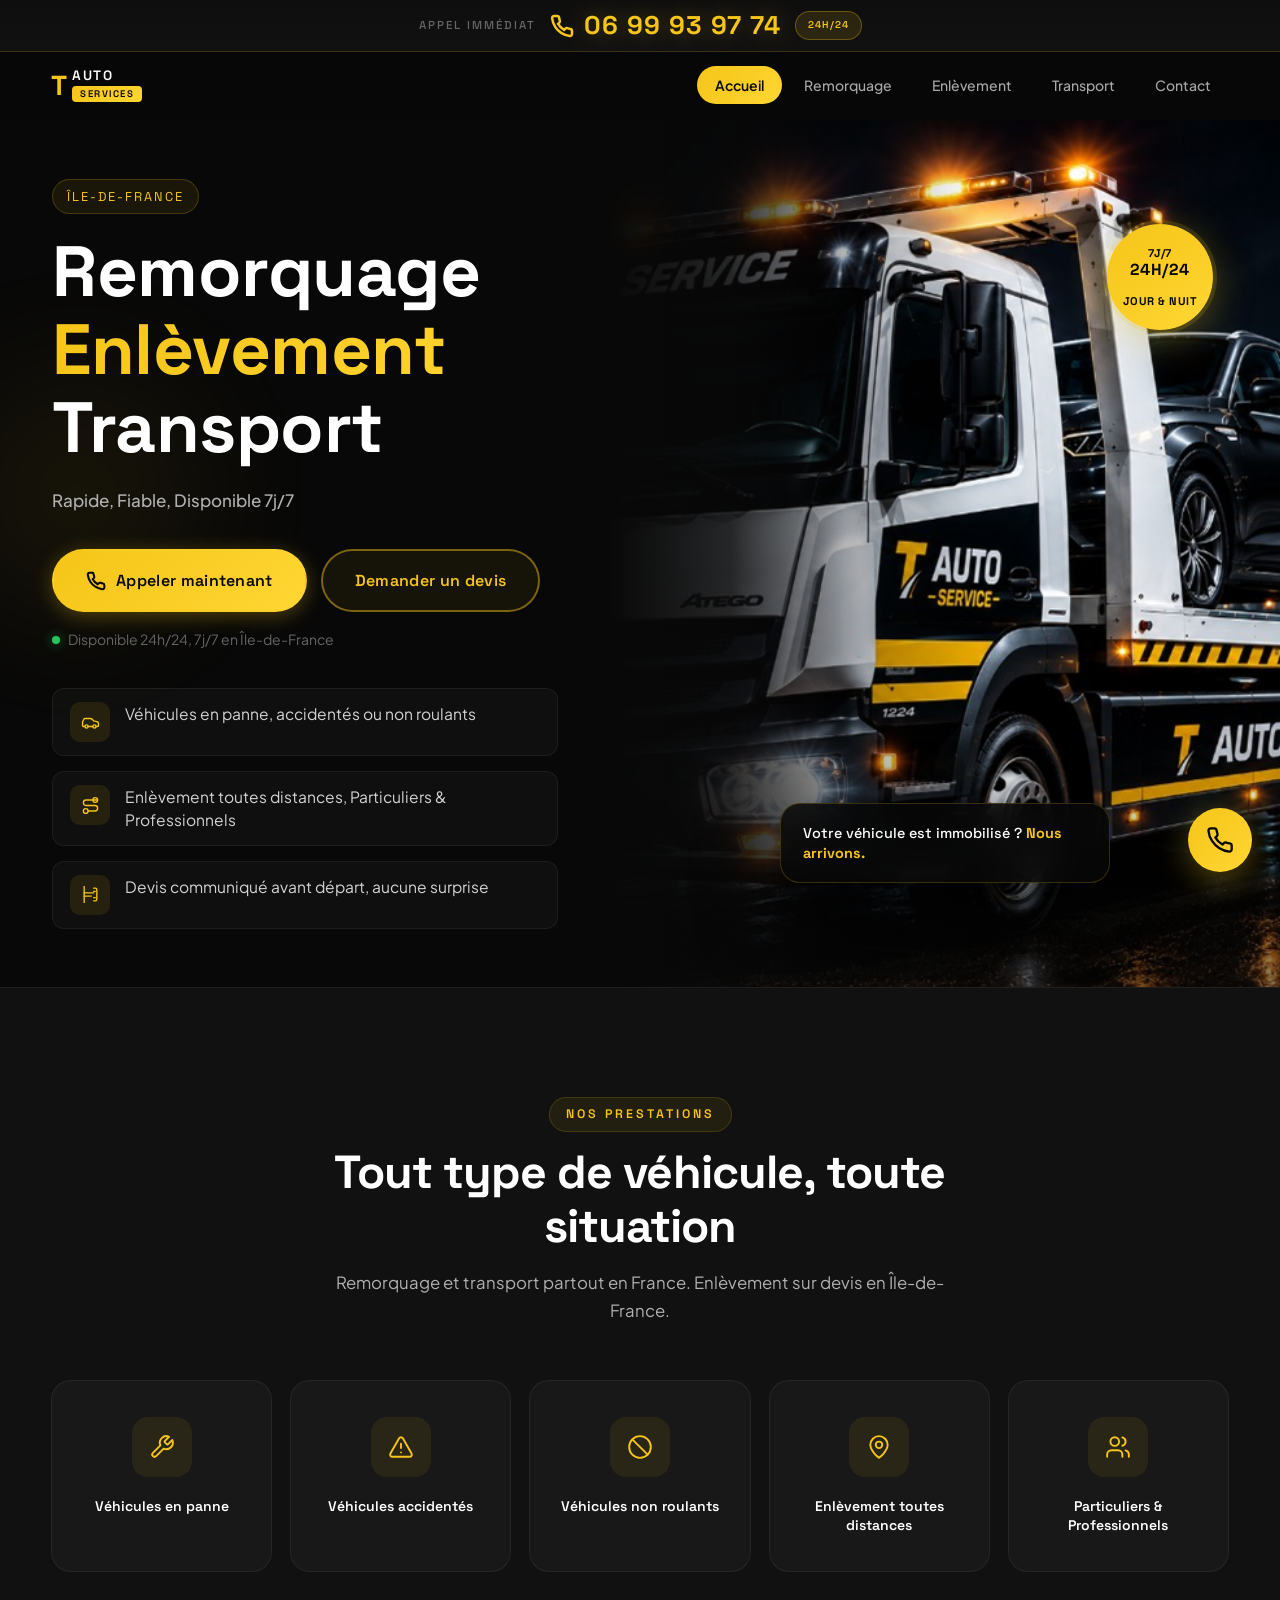
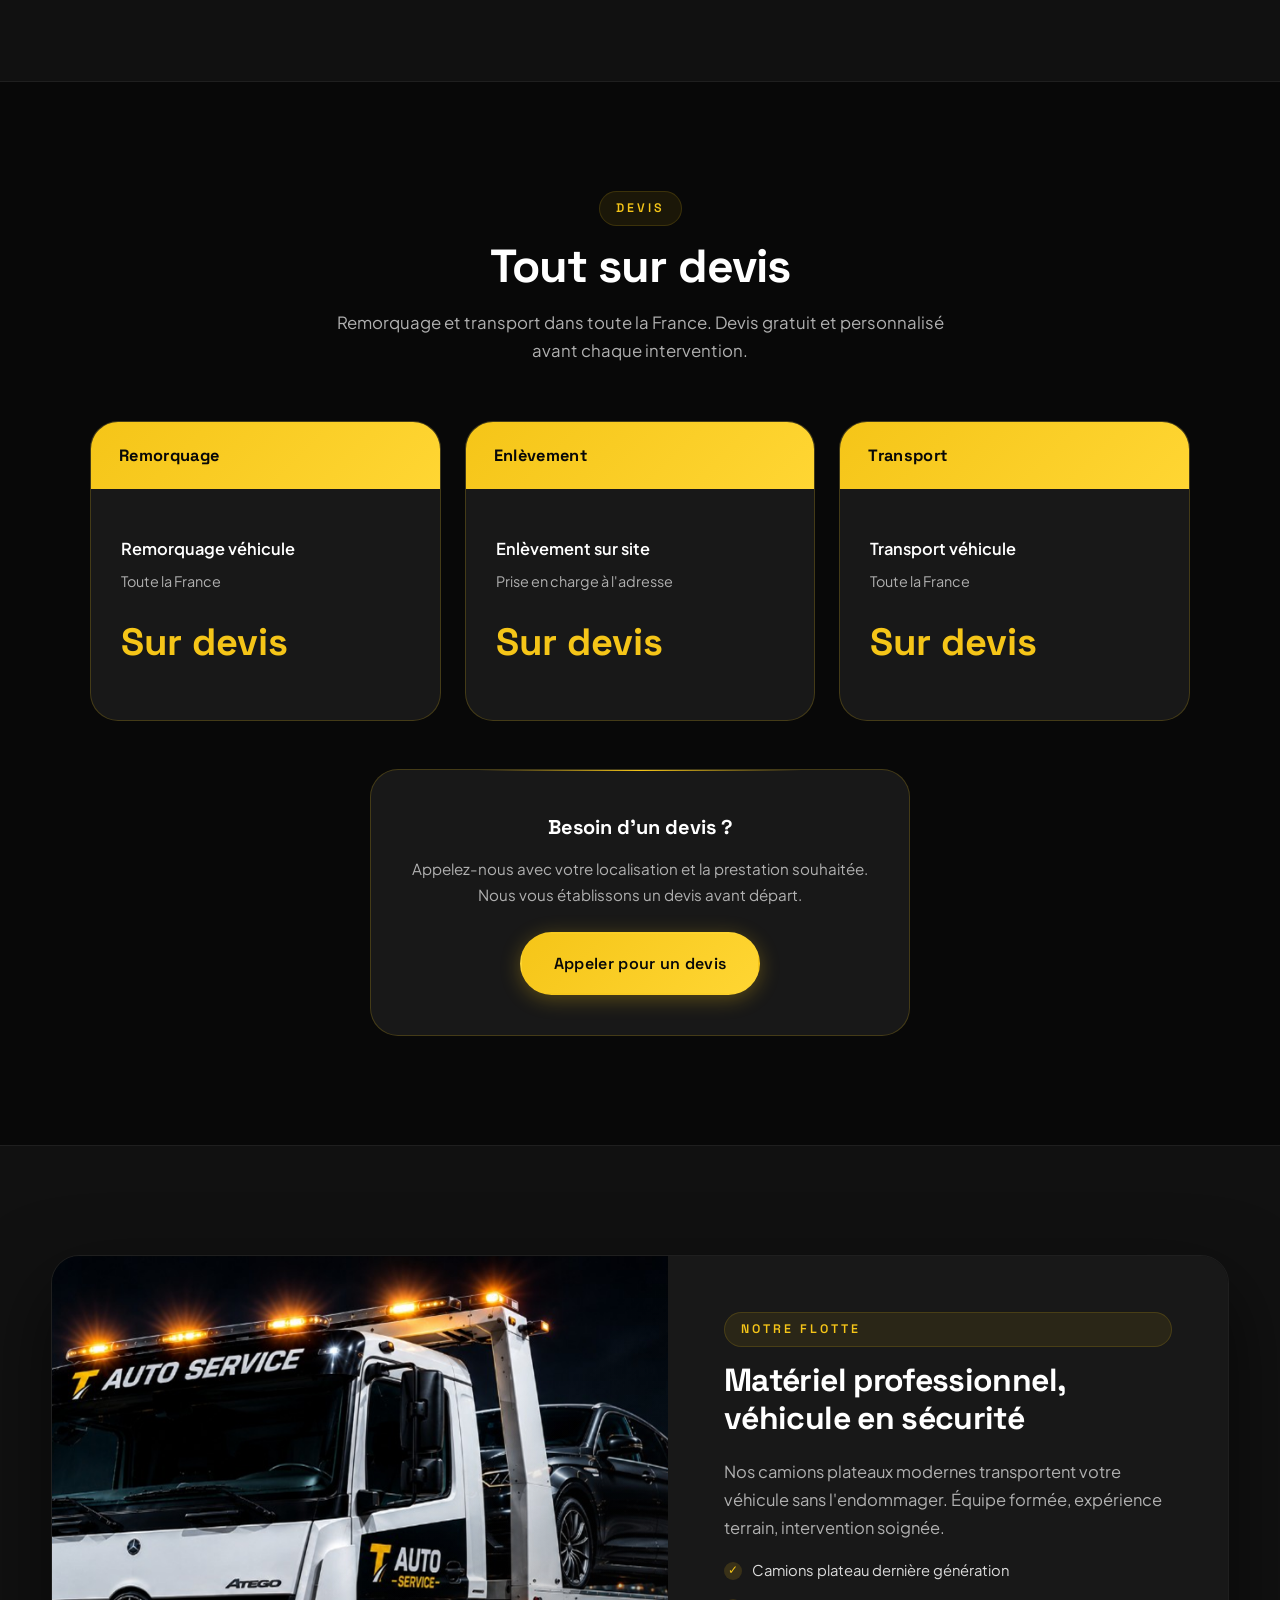
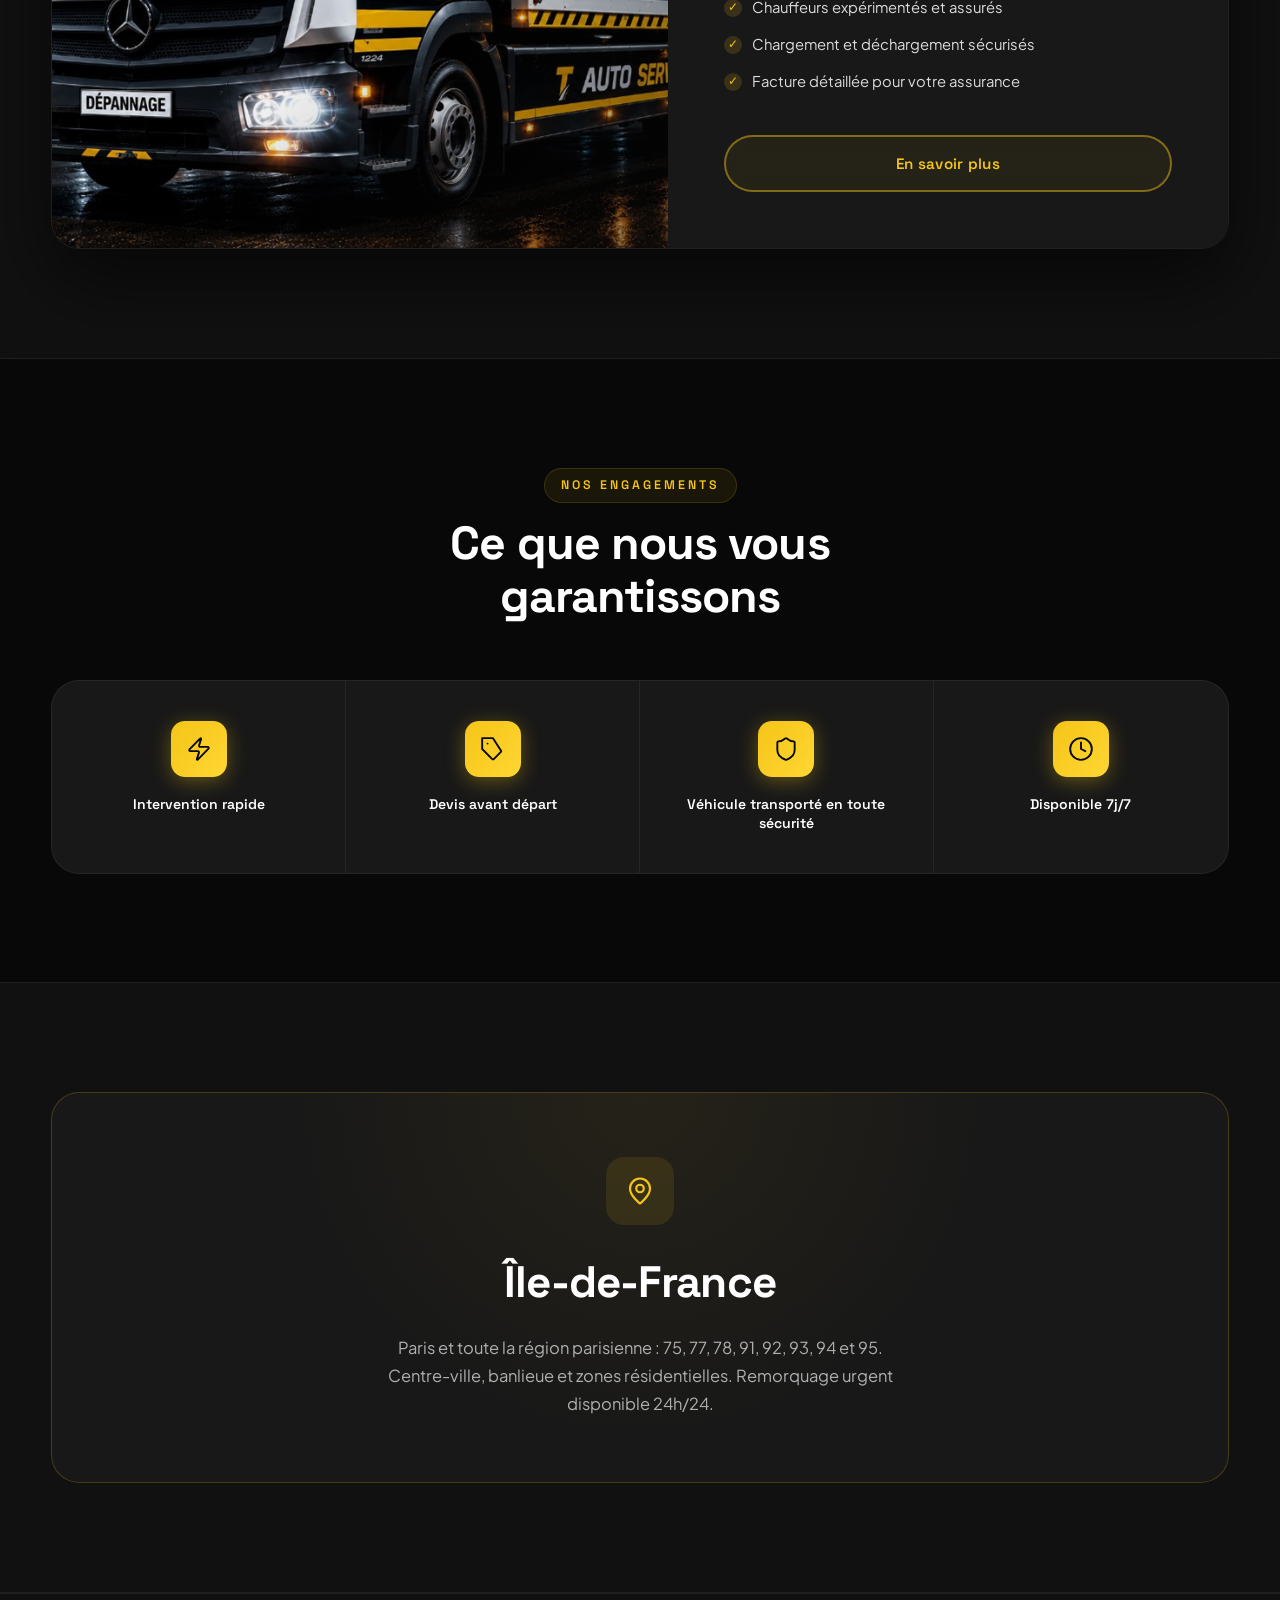
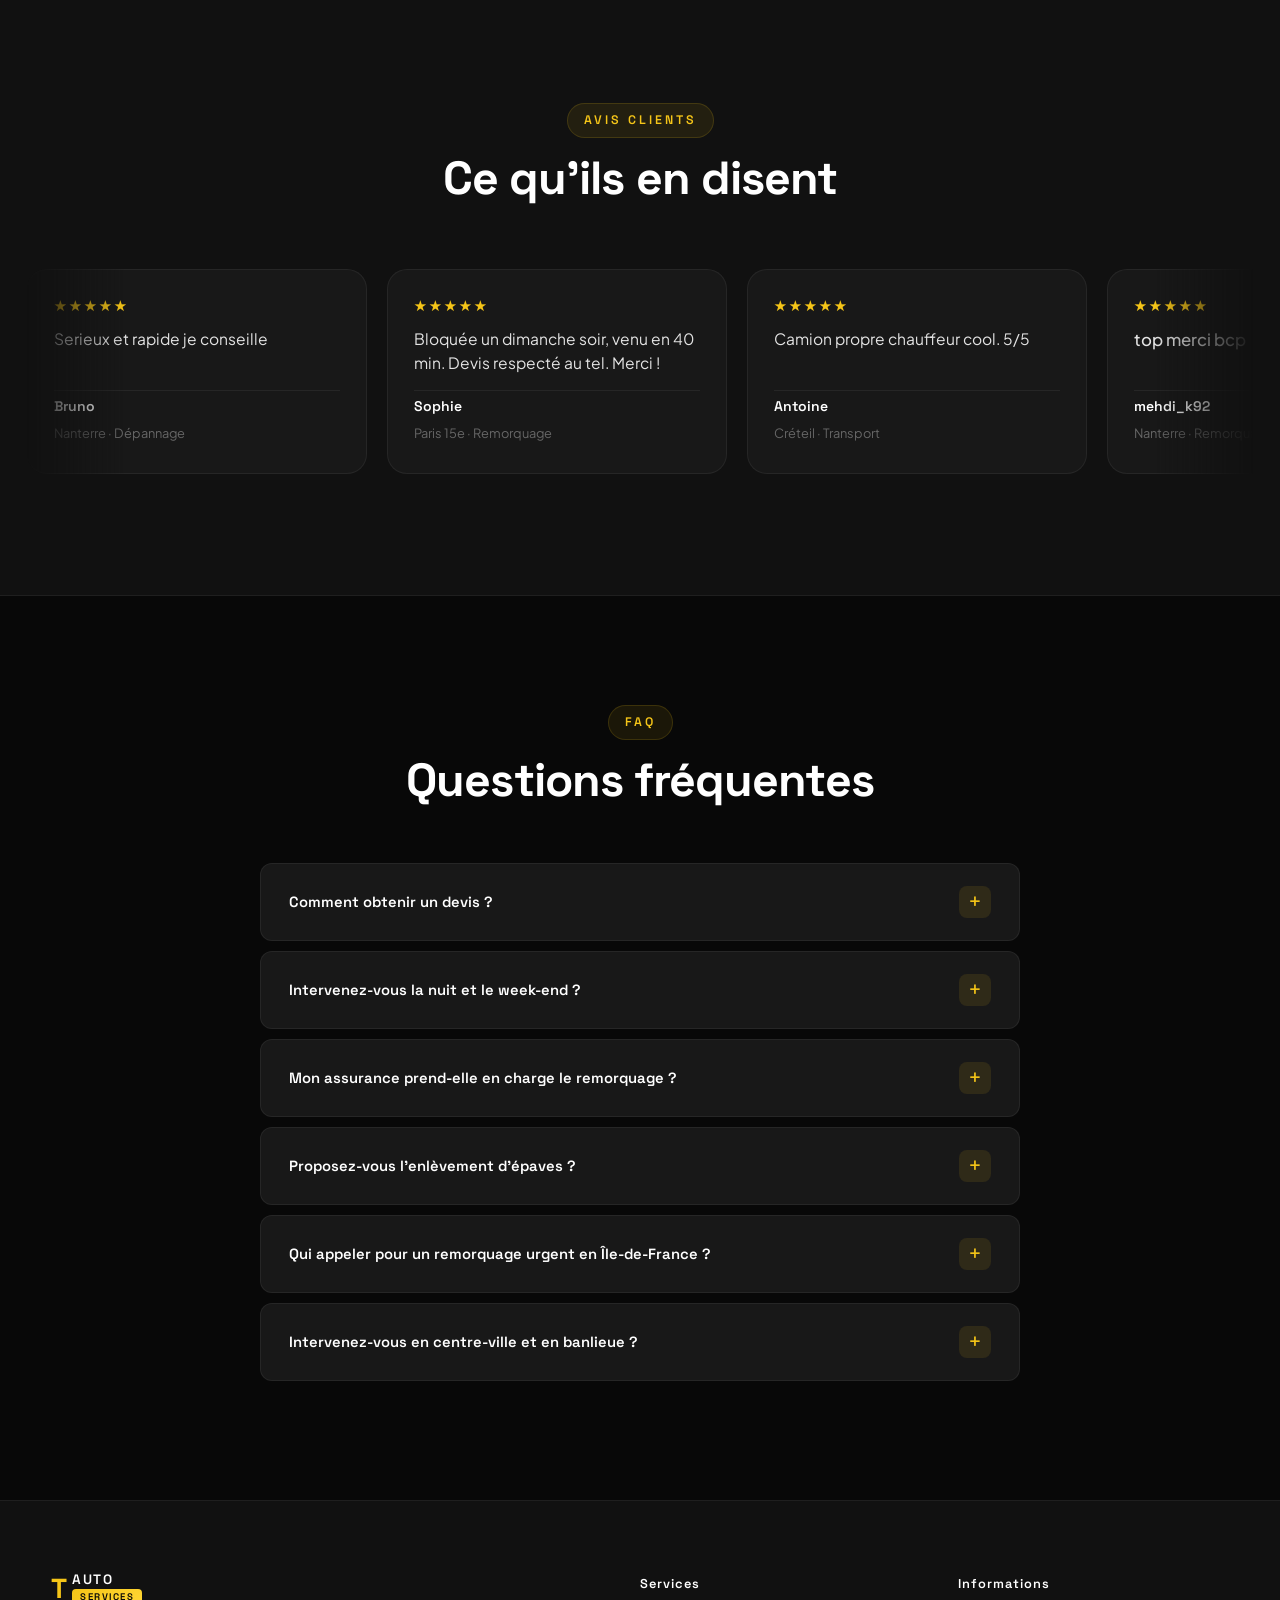
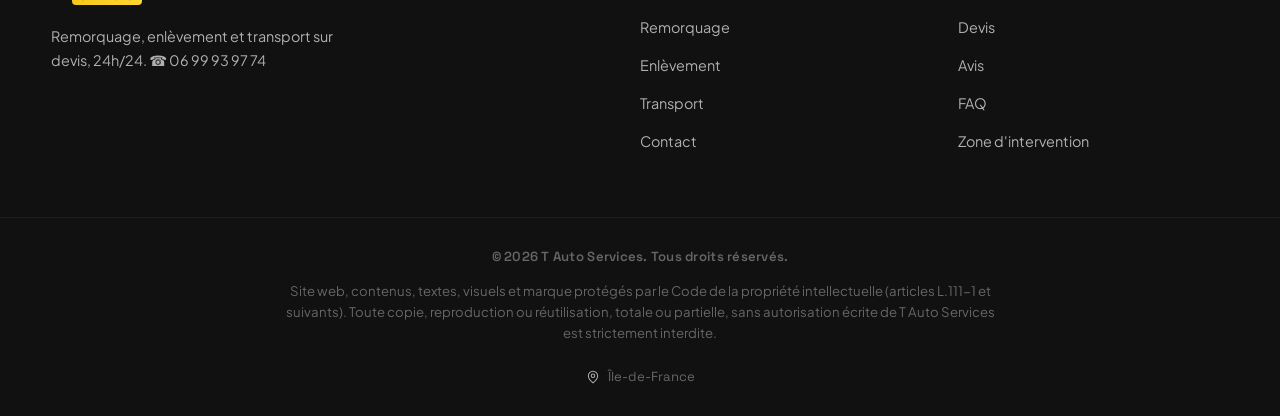
==== index.html @ 81e68ee5 "Passer toutes les prestations en sur devis, sans prix affiches. Remorquage et transport toute la Fra" ====
<!DOCTYPE html>
<!-- © 2026 T Auto Services. Tous droits réservés. Reproduction du site interdite sans autorisation écrite. -->
<html lang="fr">
<head>
  <meta charset="UTF-8">
  <meta name="viewport" content="width=device-width, initial-scale=1.0">
  <title>Remorquage & Transport 24h/24 France | T Auto Services 06 99 93 97 74</title>
  <meta name="description" content="Remorquage, enlèvement et transport véhicule sur devis, toute la France. Intervention 24h/24. Appelez le 06 99 93 97 74 pour un devis gratuit.">
  <meta name="keywords" content="remorquage ile de france, remorquage sur devis, remorquage 24h, enlèvement épave, transport véhicule, dépanneuse paris, T Auto Services">
  <meta name="robots" content="index, follow, max-snippet:-1, max-image-preview:large">
  <meta name="author" content="T Auto Services">
  <meta name="copyright" content="© 2026 T Auto Services. Tous droits réservés. Reproduction interdite.">
  <meta name="geo.region" content="FR-IDF">
  <meta name="geo.placename" content="Île-de-France">
  <meta name="geo.position" content="48.8566;2.3522">
  <meta name="ICBM" content="48.8566, 2.3522">
  <link rel="canonical" href="https://tautoservices.com/">
  <link rel="sitemap" type="application/xml" title="Sitemap" href="/sitemap.xml">
  <meta name="theme-color" content="#080808">
  <meta property="og:type" content="website">
  <meta property="og:locale" content="fr_FR">
  <meta property="og:title" content="T Auto Services | Remorquage & Transport sur devis 24h/24">
  <meta property="og:description" content="Remorquage, enlèvement et transport sur devis, toute la France. Urgence 24h/24. ☎ 06 99 93 97 74">
  <meta property="og:url" content="https://tautoservices.com/">
  <meta property="og:image" content="https://tautoservices.com/assets/hero-truck.png">
  <meta property="og:image:width" content="1024">
  <meta property="og:image:height" content="682">
  <meta property="og:image:alt" content="Camion dépanneuse T Auto Services, remorquage 24h/24 Île-de-France">
  <meta property="og:site_name" content="T Auto Services">
  <meta name="twitter:card" content="summary_large_image">
  <meta name="twitter:title" content="T Auto Services | Remorquage 24h/24">
  <meta name="twitter:description" content="Remorquage et transport sur devis, toute la France. Appelez le 06 99 93 97 74.">
  <meta name="twitter:image" content="https://tautoservices.com/assets/hero-truck.png">
  <meta name="format-detection" content="telephone=yes">
  <link rel="icon" type="image/svg+xml" href="/assets/favicon.svg">
  <link rel="preconnect" href="https://fonts.googleapis.com">
  <link rel="preconnect" href="https://fonts.gstatic.com" crossorigin>
  <link href="https://fonts.googleapis.com/css2?family=Plus+Jakarta+Sans:wght@400;500;600;700&family=Space+Grotesk:wght@500;600;700&display=swap" rel="stylesheet">
  <link rel="stylesheet" href="/css/style.css?v=20260607">
  <script type="application/ld+json" src="/data/seo.json"></script>
  <script type="application/ld+json">
  {"@context":"https://schema.org","@type":"FAQPage","@id":"https://tautoservices.com/#faq","mainEntity":[{"@type":"Question","name":"Comment obtenir un devis T Auto Services ?","acceptedAnswer":{"@type":"Answer","text":"Remorquage, enlèvement et transport : tout sur devis. Appelez le 06 99 93 97 74 avec votre localisation. Devis gratuit avant départ, remorquage et transport dans toute la France."}},{"@type":"Question","name":"Intervenez-vous la nuit et le week-end ?","acceptedAnswer":{"@type":"Answer","text":"Oui, T Auto Services est disponible 24h/24 et 7j/7, y compris jours fériés. Appelez le 06 99 93 97 74."}},{"@type":"Question","name":"Mon assurance prend-elle en charge le remorquage ?","acceptedAnswer":{"@type":"Answer","text":"Souvent oui, selon votre contrat (assistance 0 km, garantie panne). Nous fournissons une facture détaillée pour votre remboursement."}},{"@type":"Question","name":"Proposez-vous l'enlèvement d'épaves ?","acceptedAnswer":{"@type":"Answer","text":"Oui, l'enlèvement sur site est sur devis, comme le transport. Contact : 06 99 93 97 74."}},{"@type":"Question","name":"Qui appeler pour un remorquage urgent ?","acceptedAnswer":{"@type":"Answer","text":"Appelez T Auto Services au 06 99 93 97 74. Remorquage rapide 24h/24, devis avant départ, toute la France."}},{"@type":"Question","name":"Intervenez-vous en centre-ville et en banlieue ?","acceptedAnswer":{"@type":"Answer","text":"Oui, nous intervenons en centre-ville, banlieue et zones résidentielles. Appelez le 06 99 93 97 74."}}]}
  </script>
</head>
<body data-seo-page="home">
  <a href="#main" class="skip-link">Aller au contenu principal</a>

  <div class="phone-bar">
    <a href="tel:+33699939774" class="phone-bar__link" aria-label="Appel immédiat, 06 99 93 97 74">
      <span class="phone-bar__label">Appel immédiat</span>
      <span class="phone-bar__number">
        <svg viewBox="0 0 24 24" fill="none" stroke="currentColor" stroke-width="2.5" aria-hidden="true"><path d="M22 16.92v3a2 2 0 0 1-2.18 2 19.79 19.79 0 0 1-8.63-3.07 19.5 19.5 0 0 1-6-6 19.79 19.79 0 0 1-3.07-8.67A2 2 0 0 1 4.11 2h3a2 2 0 0 1 2 1.72c.127.96.361 1.903.7 2.81a2 2 0 0 1-.45 2.11L8.09 9.91a16 16 0 0 0 6 6l1.27-1.27a2 2 0 0 1 2.11-.45c.907.339 1.85.573 2.81.7A2 2 0 0 1 22 16.92z"/></svg>
        06 99 93 97 74
      </span>
      <span class="phone-bar__badge">24h/24</span>
    </a>
  </div>

  <header class="header" id="header">
    <div class="container header__inner">
      <a href="/" class="logo logo--sm" aria-label="T Auto Services, Accueil">
        <span class="logo__t">T</span>
        <span class="logo__brand">
          <span class="logo__auto">Auto</span>
          <span class="logo__services">Services</span>
        </span>
      </a>
      <nav class="nav" id="nav" aria-label="Navigation principale">
        <ul class="nav__list">
          <li><a href="/" class="nav__link nav__link--active">Accueil</a></li>
          <li><a href="/remorquage.html" class="nav__link">Remorquage</a></li>
          <li><a href="/enlevement-epaves.html" class="nav__link">Enlèvement</a></li>
          <li><a href="/transport.html" class="nav__link">Transport</a></li>
          <li><a href="/contact.html" class="nav__link">Contact</a></li>
        </ul>
      </nav>
      <button class="burger" id="burger" aria-label="Ouvrir le menu" aria-expanded="false" aria-controls="nav">
        <span></span><span></span><span></span>
      </button>
    </div>
  </header>

  <main id="main">
    <section class="hero">
      <div class="hero__layout">
        <div class="hero__content">
          <p class="hero__tagline">Île-de-France</p>
          <h1 class="hero__title">
            <span class="hero__title-line hero__title-line--white">Remorquage</span>
            <span class="hero__title-line hero__title-line--yellow">Enlèvement</span>
            <span class="hero__title-line hero__title-line--white">Transport</span>
          </h1>
          <p class="hero__motto">Rapide, Fiable, Disponible 7j/7</p>
          <div class="hero__actions">
            <a href="tel:+33699939774" class="btn btn--yellow btn--lg">
              <svg width="20" height="20" viewBox="0 0 24 24" fill="none" stroke="currentColor" stroke-width="2.5" aria-hidden="true"><path d="M22 16.92v3a2 2 0 0 1-2.18 2 19.79 19.79 0 0 1-8.63-3.07 19.5 19.5 0 0 1-6-6 19.79 19.79 0 0 1-3.07-8.67A2 2 0 0 1 4.11 2h3a2 2 0 0 1 2 1.72c.127.96.361 1.903.7 2.81a2 2 0 0 1-.45 2.11L8.09 9.91a16 16 0 0 0 6 6l1.27-1.27a2 2 0 0 1 2.11-.45c.907.339 1.85.573 2.81.7A2 2 0 0 1 22 16.92z"/></svg>
              Appeler maintenant
            </a>
            <a href="#devis" class="btn btn--outline-yellow btn--lg">Demander un devis</a>
          </div>
          <p class="hero__availability">Disponible 24h/24, 7j/7 en Île-de-France</p>
          <ul class="hero__features">
            <li class="hero__feature">
              <span class="hero__feature-icon" aria-hidden="true">
                <svg class="icon" viewBox="0 0 24 24" fill="none" stroke="currentColor" stroke-width="1.75" stroke-linecap="round" stroke-linejoin="round"><path d="M19 17h2c.6 0 1-.4 1-1v-3c0-.9-.7-1.7-1.5-1.9C18.7 10.6 16 10 16 10s-1.3-1.4-2.2-2.3c-.5-.4-1.1-.7-1.8-.7H5c-.6 0-1.1.4-1.4.9l-1.4 2.9A3.7 3.7 0 0 0 2 12v4c0 .6.4 1 1 1h2"/><circle cx="7" cy="17" r="2"/><path d="M9 17h6"/><circle cx="17" cy="17" r="2"/></svg>
              </span>
              <span>Véhicules en panne, accidentés ou non roulants</span>
            </li>
            <li class="hero__feature">
              <span class="hero__feature-icon" aria-hidden="true">
                <svg class="icon" viewBox="0 0 24 24" fill="none" stroke="currentColor" stroke-width="1.75" stroke-linecap="round" stroke-linejoin="round"><circle cx="6" cy="19" r="3"/><path d="M9 19h8.5a3.5 3.5 0 0 0 0-7h-11a3.5 3.5 0 0 1 0-7H20"/><circle cx="18" cy="5" r="3"/></svg>
              </span>
              <span>Enlèvement toutes distances, Particuliers &amp; Professionnels</span>
            </li>
            <li class="hero__feature">
              <span class="hero__feature-icon" aria-hidden="true">
                <svg class="icon" viewBox="0 0 24 24" fill="none" stroke="currentColor" stroke-width="1.75" stroke-linecap="round" stroke-linejoin="round"><path d="M4 10h12"/><path d="M4 14h9"/><path d="M4 2v20"/><path d="M16 4h2a2 2 0 0 1 2 2v12a2 2 0 0 1-2 2h-2"/><path d="M16 8h2"/><path d="M16 16h2"/></svg>
              </span>
              <span>Devis communiqué avant départ, aucune surprise</span>
            </li>
          </ul>
        </div>
        <div class="hero__media">
          <img src="/assets/hero-truck.png" alt="Camion dépanneuse T Auto Services en intervention de nuit, remorquage 24h/24 Île-de-France" class="hero__media-img" width="1024" height="682" fetchpriority="high" decoding="async">
          <div class="hero__media-fade" aria-hidden="true"></div>
          <div class="hero__badge" aria-label="Disponible 7 jours sur 7, 24 heures sur 24">
            7J/7<br><span>24H/24</span><br>JOUR &amp; NUIT
          </div>
          <div class="hero__bubble">
            <p>Votre véhicule est immobilisé ? <strong>Nous arrivons.</strong></p>
          </div>
        </div>
      </div>
    </section>

    <section class="section section--dark" id="services">
      <div class="container">
        <header class="section__header">
          <span class="section__label">Nos prestations</span>
          <h2>Tout type de véhicule, toute situation</h2>
          <p>Remorquage et transport partout en France. Enlèvement sur devis en Île-de-France.</p>
        </header>
        <div class="services-grid">
          <article class="service-item">
            <div class="service-item__icon" aria-hidden="true">
              <svg class="icon" viewBox="0 0 24 24" fill="none" stroke="currentColor" stroke-width="1.75" stroke-linecap="round" stroke-linejoin="round"><path d="M14.7 6.3a1 1 0 0 0 0 1.4l1.6 1.6a1 1 0 0 0 1.4 0l3.77-3.77a6 6 0 0 1-7.94 7.94l-6.91 6.91a2.12 2.12 0 0 1-3-3l6.91-6.91a6 6 0 0 1 7.94-7.94l-3.76 3.76z"/></svg>
            </div>
            <h3>Véhicules en panne</h3>
          </article>
          <article class="service-item">
            <div class="service-item__icon" aria-hidden="true">
              <svg class="icon" viewBox="0 0 24 24" fill="none" stroke="currentColor" stroke-width="1.75" stroke-linecap="round" stroke-linejoin="round"><path d="m21.73 18-8-14a2 2 0 0 0-3.48 0l-8 14A2 2 0 0 0 4 21h16a2 2 0 0 0 1.73-3"/><path d="M12 9v4"/><path d="M12 17h.01"/></svg>
            </div>
            <h3>Véhicules accidentés</h3>
          </article>
          <article class="service-item">
            <div class="service-item__icon" aria-hidden="true">
              <svg class="icon" viewBox="0 0 24 24" fill="none" stroke="currentColor" stroke-width="1.75" stroke-linecap="round" stroke-linejoin="round"><circle cx="12" cy="12" r="10"/><path d="m4.9 4.9 14.2 14.2"/></svg>
            </div>
            <h3>Véhicules non roulants</h3>
          </article>
          <article class="service-item">
            <div class="service-item__icon" aria-hidden="true">
              <svg class="icon" viewBox="0 0 24 24" fill="none" stroke="currentColor" stroke-width="1.75" stroke-linecap="round" stroke-linejoin="round"><path d="M20 10c0 6-8 12-8 12s-8-6-8-12a8 8 0 0 1 16 0Z"/><circle cx="12" cy="10" r="3"/></svg>
            </div>
            <h3>Enlèvement toutes distances</h3>
          </article>
          <article class="service-item">
            <div class="service-item__icon" aria-hidden="true">
              <svg class="icon" viewBox="0 0 24 24" fill="none" stroke="currentColor" stroke-width="1.75" stroke-linecap="round" stroke-linejoin="round"><path d="M16 21v-2a4 4 0 0 0-4-4H6a4 4 0 0 0-4 4v2"/><circle cx="9" cy="7" r="4"/><path d="M22 21v-2a4 4 0 0 0-3-3.87"/><path d="M16 3.13a4 4 0 0 1 0 7.75"/></svg>
            </div>
            <h3>Particuliers &amp; Professionnels</h3>
          </article>
        </div>
      </div>
    </section>

    <section class="section section--black" id="devis">
      <div class="container">
        <header class="section__header">
          <span class="section__label">Devis</span>
          <h2>Tout sur devis</h2>
          <p>Remorquage et transport dans toute la France. Devis gratuit et personnalisé avant chaque intervention.</p>
        </header>
        <div class="pricing pricing--simple pricing--triple">
          <div class="pricing__main">
            <div class="pricing__header">Remorquage</div>
            <div class="pricing__body">
              <div class="pricing__row">
                <div class="pricing__label">
                  <strong>Remorquage véhicule</strong>
                  Toute la France
                </div>
                <div class="pricing__price">Sur devis</div>
              </div>
            </div>
          </div>
          <div class="pricing__main">
            <div class="pricing__header">Enlèvement</div>
            <div class="pricing__body">
              <div class="pricing__row">
                <div class="pricing__label">
                  <strong>Enlèvement sur site</strong>
                  Prise en charge à l'adresse
                </div>
                <div class="pricing__price">Sur devis</div>
              </div>
            </div>
          </div>
          <div class="pricing__main">
            <div class="pricing__header">Transport</div>
            <div class="pricing__body">
              <div class="pricing__row">
                <div class="pricing__label">
                  <strong>Transport véhicule</strong>
                  Toute la France
                </div>
                <div class="pricing__price">Sur devis</div>
              </div>
            </div>
          </div>
        </div>
        <div class="pricing__cta">
          <h3>Besoin d'un devis ?</h3>
          <p>Appelez-nous avec votre localisation et la prestation souhaitée. Nous vous établissons un devis avant départ.</p>
          <a href="tel:+33699939774" class="btn btn--yellow btn--lg">Appeler pour un devis</a>
        </div>
      </div>
    </section>

    <section class="section section--dark">
      <div class="container">
        <div class="showcase">
          <div class="showcase__image">
            <img src="/assets/hero-truck.png" alt="Flotte T Auto Services, camion dépannage professionnel" loading="lazy" width="600" height="400">
          </div>
          <div class="showcase__content">
            <span class="section__label">Notre flotte</span>
            <h2>Matériel professionnel, véhicule en sécurité</h2>
            <p>Nos camions plateaux modernes transportent votre véhicule sans l'endommager. Équipe formée, expérience terrain, intervention soignée.</p>
            <ul class="checklist">
              <li>Camions plateau dernière génération</li>
              <li>Chauffeurs expérimentés et assurés</li>
              <li>Chargement et déchargement sécurisés</li>
              <li>Facture détaillée pour votre assurance</li>
            </ul>
            <br>
            <a href="/remorquage.html" class="btn btn--outline-yellow">En savoir plus</a>
          </div>
        </div>
      </div>
    </section>

    <section class="section section--black">
      <div class="container">
        <header class="section__header">
          <span class="section__label">Nos engagements</span>
          <h2>Ce que nous vous garantissons</h2>
        </header>
        <div class="engagements">
          <article class="engagement">
            <div class="engagement__icon" aria-hidden="true">
              <svg class="icon icon--dark" viewBox="0 0 24 24" fill="none" stroke="currentColor" stroke-width="1.75" stroke-linecap="round" stroke-linejoin="round"><path d="M4 14a1 1 0 0 1-.78-1.63l9.9-10.2a.5.5 0 0 1 .86.46l-1.92 6.02A1 1 0 0 0 13 10h7a1 1 0 0 1 .78 1.63l-9.9 10.2a.5.5 0 0 1-.86-.46l1.92-6.02A1 1 0 0 0 11 14z"/></svg>
            </div>
            <h3>Intervention rapide</h3>
          </article>
          <article class="engagement">
            <div class="engagement__icon" aria-hidden="true">
              <svg class="icon icon--dark" viewBox="0 0 24 24" fill="none" stroke="currentColor" stroke-width="1.75" stroke-linecap="round" stroke-linejoin="round"><path d="M12 2H2v10l9.29 9.29a1 1 0 0 0 1.42 0l6.58-6.58a1 1 0 0 0 0-1.42L12 2Z"/><path d="M7 7h.01"/></svg>
            </div>
            <h3>Devis avant départ</h3>
          </article>
          <article class="engagement">
            <div class="engagement__icon" aria-hidden="true">
              <svg class="icon icon--dark" viewBox="0 0 24 24" fill="none" stroke="currentColor" stroke-width="1.75" stroke-linecap="round" stroke-linejoin="round"><path d="M20 13c0 5-3.5 7.5-7.66 8.95a1 1 0 0 1-.67-.01C7.5 20.5 4 18 4 13V6a1 1 0 0 1 1-1c2 0 4.5-1.2 6.24-2.72a1.17 1.17 0 0 1 1.52 0C14.51 3.81 17 5 19 5a1 1 0 0 1 1 1z"/></svg>
            </div>
            <h3>Véhicule transporté en toute sécurité</h3>
          </article>
          <article class="engagement">
            <div class="engagement__icon" aria-hidden="true">
              <svg class="icon icon--dark" viewBox="0 0 24 24" fill="none" stroke="currentColor" stroke-width="1.75" stroke-linecap="round" stroke-linejoin="round"><circle cx="12" cy="12" r="10"/><path d="M12 6v6l4 2"/></svg>
            </div>
            <h3>Disponible 7j/7</h3>
          </article>
        </div>
      </div>
    </section>

    <section class="section section--dark" id="zone">
      <div class="container">
        <div class="zone-banner">
          <div class="zone-banner__icon" aria-hidden="true">
            <svg class="icon icon--lg" viewBox="0 0 24 24" fill="none" stroke="currentColor" stroke-width="1.75" stroke-linecap="round" stroke-linejoin="round"><path d="M20 10c0 6-8 12-8 12s-8-6-8-12a8 8 0 0 1 16 0Z"/><circle cx="12" cy="10" r="3"/></svg>
          </div>
          <h2>Île-de-France</h2>
          <p>Paris et toute la région parisienne : 75, 77, 78, 91, 92, 93, 94 et 95. Centre-ville, banlieue et zones résidentielles. Remorquage urgent disponible 24h/24.</p>
        </div>
      </div>
    </section>

    <section class="section section--dark" id="avis">
      <div class="container">
        <header class="section__header">
          <span class="section__label">Avis clients</span>
          <h2>Ce qu'ils en disent</h2>
        </header>
        <div class="reviews-marquee" id="reviews-marquee" aria-label="Avis clients qui défilent">
          <div class="reviews-marquee__track" id="reviews-track"></div>
        </div>
      </div>
    </section>

    <section class="section section--black" id="faq">
      <div class="container container--narrow">
        <header class="section__header">
          <span class="section__label">FAQ</span>
          <h2>Questions fréquentes</h2>
        </header>
        <div class="faq">
          <details class="faq__item">
            <summary>Comment obtenir un devis ?</summary>
            <p><strong>Remorquage, enlèvement et transport : tout sur devis.</strong> Appelez le <a href="tel:+33699939774">06 99 93 97 74</a> avec votre localisation : devis gratuit avant départ, partout en France pour le remorquage et le transport.</p>
          </details>
          <details class="faq__item">
            <summary>Intervenez-vous la nuit et le week-end ?</summary>
            <p>Oui, T Auto Services est disponible <strong>24h/24 et 7j/7</strong> en Île-de-France, y compris jours fériés.</p>
          </details>
          <details class="faq__item">
            <summary>Mon assurance prend-elle en charge le remorquage ?</summary>
            <p>Souvent oui, selon votre contrat (assistance 0 km, garantie panne…). Nous vous fournissons une facture détaillée pour faciliter votre remboursement.</p>
          </details>
          <details class="faq__item">
            <summary>Proposez-vous l'enlèvement d'épaves ?</summary>
            <p>Oui, l'<strong>enlèvement sur site est sur devis</strong>, comme le transport. Contactez-nous au <a href="tel:+33699939774">06 99 93 97 74</a>.</p>
          </details>
          <details class="faq__item">
            <summary>Qui appeler pour un remorquage urgent en Île-de-France ?</summary>
            <p>Appelez <strong>T Auto Services au <a href="tel:+33699939774">06 99 93 97 74</a></strong>. Remorquage rapide 24h/24, devis avant départ.</p>
          </details>
          <details class="faq__item">
            <summary>Intervenez-vous en centre-ville et en banlieue ?</summary>
            <p>Oui, nous intervenons en <strong>centre-ville, banlieue</strong> et zones résidentielles en Île-de-France. Urgence 24h/24 : <a href="tel:+33699939774">06 99 93 97 74</a>.</p>
          </details>
        </div>
      </div>
    </section>
  </main>

  <footer class="footer">
    <div class="container footer__grid">
      <div class="footer__brand">
        <a href="/" class="logo logo--sm">
          <span class="logo__t">T</span>
          <span class="logo__brand">
            <span class="logo__auto">Auto</span>
            <span class="logo__services">Services</span>
          </span>
        </a>
        <p>Remorquage, enlèvement et transport sur devis, 24h/24. ☎ <a href="tel:+33699939774">06 99 93 97 74</a></p>
      </div>
      <nav aria-label="Liens services">
        <h3>Services</h3>
        <ul>
          <li><a href="/remorquage.html">Remorquage</a></li>
          <li><a href="/enlevement-epaves.html">Enlèvement</a></li>
          <li><a href="/transport.html">Transport</a></li>
          <li><a href="/contact.html">Contact</a></li>
        </ul>
      </nav>
      <nav aria-label="Liens utiles">
        <h3>Informations</h3>
        <ul>
          <li><a href="/#devis">Devis</a></li>
          <li><a href="/#avis">Avis</a></li>
          <li><a href="/#faq">FAQ</a></li>
          <li><a href="/#zone">Zone d'intervention</a></li>
        </ul>
      </nav>
    </div>
    <div class="footer__bottom">
      <div class="container footer__bottom-inner">
        <p class="footer__copyright">&copy; 2026 T Auto Services. Tous droits réservés.</p>
        <p class="footer__legal">Site web, contenus, textes, visuels et marque protégés par le Code de la propriété intellectuelle (articles L.111-1 et suivants). Toute copie, reproduction ou réutilisation, totale ou partielle, sans autorisation écrite de T Auto Services est strictement interdite.</p>
        <p class="footer__location"><svg class="icon icon--inline" viewBox="0 0 24 24" fill="none" stroke="currentColor" stroke-width="1.75" aria-hidden="true"><path d="M20 10c0 6-8 12-8 12s-8-6-8-12a8 8 0 0 1 16 0Z"/><circle cx="12" cy="10" r="3"/></svg> Île-de-France</p>
      </div>
    </div>
  </footer>

  <a href="tel:+33699939774" class="float-call" aria-label="Appeler T Auto Services, 06 99 93 97 74">
    <svg width="28" height="28" viewBox="0 0 24 24" fill="none" stroke="currentColor" stroke-width="2" aria-hidden="true"><path d="M22 16.92v3a2 2 0 0 1-2.18 2 19.79 19.79 0 0 1-8.63-3.07 19.5 19.5 0 0 1-6-6 19.79 19.79 0 0 1-3.07-8.67A2 2 0 0 1 4.11 2h3a2 2 0 0 1 2 1.72c.127.96.361 1.903.7 2.81a2 2 0 0 1-.45 2.11L8.09 9.91a16 16 0 0 0 6 6l1.27-1.27a2 2 0 0 1 2.11-.45c.907.339 1.85.573 2.81.7A2 2 0 0 1 22 16.92z"/></svg>
  </a>

  <script src="/js/main.js?v=20260607"></script>
</body>
</html>
---- css/style.css ----
/* T Auto Services — Design moderne jaune / noir */
:root {
  --yellow: #f5c518;
  --yellow-bright: #ffd633;
  --yellow-dark: #c9a012;
  --yellow-glow: rgba(245, 197, 24, 0.35);
  --black: #080808;
  --black-soft: #111111;
  --black-card: #181818;
  --black-elevated: #1f1f1f;
  --white: #ffffff;
  --gray: #b0b0b0;
  --gray-dark: #666666;
  --border: rgba(255, 255, 255, 0.06);
  --border-accent: rgba(245, 197, 24, 0.2);
  --font-display: 'Space Grotesk', system-ui, sans-serif;
  --font-body: 'Plus Jakarta Sans', system-ui, sans-serif;
  --phone-bar-h: 52px;
  --header-h: 68px;
  --radius: 12px;
  --radius-lg: 20px;
  --radius-xl: 28px;
  --transition: 0.35s cubic-bezier(0.4, 0, 0.2, 1);
  --shadow-yellow: 0 12px 48px rgba(245, 197, 24, 0.2);
  --shadow-dark: 0 32px 80px rgba(0, 0, 0, 0.6);
  --glass: rgba(17, 17, 17, 0.72);
}

*, *::before, *::after { box-sizing: border-box; margin: 0; padding: 0; }

html { scroll-behavior: smooth; scroll-padding-top: calc(var(--phone-bar-h) + var(--header-h) + 24px); }

body {
  font-family: var(--font-body);
  font-size: 1.03125rem;
  line-height: 1.7;
  color: #e8e8e8;
  background: var(--black);
  -webkit-font-smoothing: antialiased;
  -moz-osx-font-smoothing: grayscale;
  overflow-x: hidden;
}

body::before {
  content: '';
  position: fixed;
  inset: 0;
  z-index: -1;
  background:
    radial-gradient(ellipse 80% 50% at 20% -10%, rgba(245, 197, 24, 0.06) 0%, transparent 50%),
    radial-gradient(ellipse 60% 40% at 90% 100%, rgba(245, 197, 24, 0.04) 0%, transparent 50%),
    var(--black);
  pointer-events: none;
}

img { max-width: 100%; height: auto; display: block; }
a { color: var(--yellow); text-decoration: none; transition: color var(--transition); }
a:hover { color: var(--yellow-bright); }
ul { list-style: none; }

.container { width: min(1220px, 92vw); margin-inline: auto; }
.container--narrow { width: min(760px, 90vw); }

.skip-link {
  position: absolute; top: -100px; left: 16px; z-index: 9999;
  padding: 12px 20px; background: var(--yellow); color: var(--black);
  border-radius: var(--radius); font-weight: 700;
}
.skip-link:focus { top: 16px; }

/* ─── Animations scroll ─── */
.reveal {
  opacity: 0;
  transform: translateY(28px);
  transition: opacity 0.75s cubic-bezier(0.22, 1, 0.36, 1),
              transform 0.75s cubic-bezier(0.22, 1, 0.36, 1);
}
.reveal.is-visible {
  opacity: 1;
  transform: translateY(0);
}

@media (prefers-reduced-motion: reduce) {
  .reveal { opacity: 1; transform: none; transition: none; }
  .float-call { animation: none; }
  .reviews-marquee__track { animation: none; flex-wrap: wrap; width: 100%; }
  .reviews-marquee { mask-image: none; -webkit-mask-image: none; overflow: visible; }
}

/* ─── Logo ─── */
.logo { display: flex; align-items: center; gap: 6px; text-decoration: none; flex-shrink: 0; }
.logo:hover { opacity: 0.92; }
.logo__t {
  font-family: var(--font-display);
  font-size: 2.2rem; font-weight: 700; line-height: 1;
  color: var(--yellow); letter-spacing: -1px;
}
.logo__brand { display: flex; flex-direction: column; line-height: 1.05; gap: 2px; }
.logo__auto {
  font-family: var(--font-display);
  font-size: 1rem; font-weight: 600; letter-spacing: 2px;
  color: var(--white); text-transform: uppercase;
}
.logo__services {
  font-family: var(--font-display);
  font-size: 0.6rem; font-weight: 600; letter-spacing: 1.5px;
  background: linear-gradient(135deg, var(--yellow) 0%, var(--yellow-bright) 100%);
  color: var(--black);
  padding: 3px 8px; border-radius: 4px;
  text-transform: uppercase; align-self: flex-start;
}
.logo--sm .logo__t { font-size: 1.72rem; }
.logo--sm .logo__auto { font-size: 0.85rem; letter-spacing: 1.5px; }

/* ─── Buttons ─── */
.btn {
  display: inline-flex; align-items: center; justify-content: center; gap: 10px;
  padding: 14px 28px; border-radius: 999px; font-weight: 600; font-size: 0.95rem;
  border: 2px solid transparent; cursor: pointer; transition: all var(--transition);
  text-decoration: none; font-family: var(--font-display); letter-spacing: 0.02em;
}
.btn--yellow {
  background: linear-gradient(135deg, var(--yellow) 0%, var(--yellow-bright) 100%);
  color: var(--black); border-color: transparent;
  box-shadow: 0 4px 20px rgba(245, 197, 24, 0.3);
}
.btn--yellow:hover {
  transform: translateY(-3px);
  box-shadow: 0 8px 32px rgba(245, 197, 24, 0.45);
  color: var(--black);
}
.btn--outline-yellow {
  background: rgba(245, 197, 24, 0.06);
  color: var(--yellow); border-color: rgba(245, 197, 24, 0.45);
  backdrop-filter: blur(8px);
}
.btn--outline-yellow:hover {
  background: var(--yellow); color: var(--black);
  border-color: var(--yellow);
  transform: translateY(-2px);
}
.btn--black { background: var(--black); color: var(--yellow); border-color: var(--black-soft); }
.btn--black:hover { background: var(--black-soft); color: var(--yellow-bright); }
.btn--phone {
  background: linear-gradient(135deg, var(--yellow) 0%, var(--yellow-bright) 100%);
  color: var(--black); border-color: transparent;
  font-family: var(--font-display); font-size: 1rem; padding: 12px 22px;
  font-weight: 600; white-space: nowrap;
  border-radius: 999px;
}
.btn--phone:hover { transform: scale(1.04); color: var(--black); }

.btn--lg { padding: 16px 32px; font-size: 1rem; }
.btn--xl { padding: 18px 34px; font-size: 1.025rem; }
.btn--block { width: 100%; max-width: 360px; }

/* ─── Barre téléphone ─── */
.phone-bar {
  position: fixed; top: 0; left: 0; right: 0; z-index: 1001;
  height: var(--phone-bar-h);
  background: linear-gradient(180deg, #0e0e0e 0%, var(--black-soft) 100%);
  border-bottom: 1px solid var(--border-accent);
}
.phone-bar__link {
  display: flex; align-items: center; justify-content: center; gap: 14px;
  height: 100%; width: 100%; padding: 0 20px;
  color: var(--white); text-decoration: none;
  transition: background var(--transition);
}
.phone-bar__link:hover {
  background: rgba(245, 197, 24, 0.06);
  color: var(--white);
}
.phone-bar__label {
  font-family: var(--font-display); font-size: 0.72rem; font-weight: 500;
  letter-spacing: 2px; text-transform: uppercase;
  color: var(--gray-dark);
  display: none;
}
.phone-bar__number {
  font-family: var(--font-display); font-size: clamp(1.2rem, 3.5vw, 1.6rem);
  font-weight: 700; letter-spacing: 1px;
  display: flex; align-items: center; gap: 10px;
  color: var(--yellow);
  text-shadow: 0 0 24px var(--yellow-glow);
}
.phone-bar__number svg { flex-shrink: 0; width: clamp(20px, 3.5vw, 24px); height: clamp(20px, 3.5vw, 24px); }
.phone-bar__badge {
  font-family: var(--font-display); font-size: 0.62rem; font-weight: 600;
  letter-spacing: 1px; text-transform: uppercase;
  background: rgba(245, 197, 24, 0.12);
  color: var(--yellow);
  padding: 5px 12px; border-radius: 999px;
  border: 1px solid rgba(245, 197, 24, 0.3);
}

@media (min-width: 640px) {
  .phone-bar__label { display: block; }
}

/* ─── Header ─── */
.header {
  position: fixed; top: var(--phone-bar-h); left: 0; right: 0; z-index: 1000;
  height: var(--header-h);
  background: var(--glass);
  backdrop-filter: blur(24px) saturate(1.4);
  -webkit-backdrop-filter: blur(24px) saturate(1.4);
  border-bottom: 1px solid var(--border);
  transition: all var(--transition);
}
.header--scrolled {
  background: rgba(8, 8, 8, 0.92);
  box-shadow: 0 8px 40px rgba(0, 0, 0, 0.4);
  border-bottom-color: var(--border-accent);
}
.header__inner { display: flex; align-items: center; justify-content: space-between; height: 100%; gap: 20px; }

.nav__list { display: flex; gap: 4px; flex-wrap: wrap; justify-content: flex-end; }
.nav__link {
  padding: 10px 18px; color: rgba(255, 255, 255, 0.65); border-radius: 999px;
  font-weight: 500; font-size: 0.875rem; transition: all var(--transition);
}
.nav__link:hover { color: var(--white); background: rgba(255, 255, 255, 0.06); }
.nav__link--active {
  color: var(--black);
  background: linear-gradient(135deg, var(--yellow) 0%, var(--yellow-bright) 100%);
  font-weight: 600;
}

.burger {
  display: none; flex-direction: column; gap: 5px; background: none; border: none;
  cursor: pointer; padding: 10px; border-radius: var(--radius);
}
.burger:hover { background: rgba(255, 255, 255, 0.05); }
.burger span { width: 24px; height: 2px; background: var(--yellow); border-radius: 2px; transition: all var(--transition); }

/* ─── Hero (accueil) ─── */
.hero {
  padding-top: calc(var(--phone-bar-h) + var(--header-h));
  background: var(--black);
  overflow: hidden;
  position: relative;
}
body:has(.hero) .header {
  background: rgba(8, 8, 8, 0.4);
  border-bottom-color: transparent;
}
.hero__layout {
  display: grid;
  grid-template-columns: minmax(320px, 1fr) minmax(400px, 1.1fr);
  min-height: clamp(630px, 88svh, 890px);
  max-height: 940px;
}
.hero__content {
  display: flex;
  flex-direction: column;
  justify-content: center;
  padding: clamp(44px, 6.5vh, 76px) clamp(26px, 4.2vw, 52px);
  padding-left: max(clamp(26px, 4.2vw, 52px), calc((100vw - 1280px) / 2 + 26px));
  z-index: 2;
  position: relative;
}
.hero__content::before {
  content: '';
  position: absolute;
  top: 20%; left: -20%;
  width: 400px; height: 400px;
  background: radial-gradient(circle, rgba(245, 197, 24, 0.08) 0%, transparent 70%);
  pointer-events: none;
  filter: blur(40px);
}
.hero__media {
  position: relative;
  overflow: hidden;
}
.hero__media-img {
  position: absolute;
  inset: 0;
  width: 100%;
  height: 100%;
  max-width: none;
  object-fit: cover;
  object-position: 60% 45%;
  transform: scale(1.02);
}
.hero__media-fade {
  position: absolute;
  inset: 0;
  z-index: 1;
  pointer-events: none;
  background:
    linear-gradient(90deg, var(--black) 0%, rgba(8, 8, 8, 0.85) 18%, rgba(8, 8, 8, 0.3) 35%, transparent 55%),
    linear-gradient(180deg, transparent 70%, rgba(8, 8, 8, 0.5) 100%);
}
.hero__tagline {
  display: inline-flex; align-items: center; gap: 10px;
  font-family: var(--font-display); font-size: 0.8rem; letter-spacing: 2px;
  color: var(--yellow); text-transform: uppercase; margin-bottom: 22px;
  padding: 6px 14px 6px 0;
  border-radius: 999px;
  background: rgba(245, 197, 24, 0.08);
  padding-left: 14px;
  border: 1px solid rgba(245, 197, 24, 0.2);
  width: fit-content;
}
.hero__tagline::before { display: none; }
.hero__title {
  font-family: var(--font-display); font-weight: 700; line-height: 1.02;
  letter-spacing: -0.02em;
  display: flex; flex-direction: column; gap: 5px;
  margin-bottom: 22px;
}
.hero__title-line { display: block; font-size: clamp(2.7rem, 6.5vw, 4.45rem); }
.hero__title-line--white { color: var(--white); }
.hero__title-line--yellow {
  background: linear-gradient(135deg, var(--yellow) 0%, var(--yellow-bright) 100%);
  -webkit-background-clip: text;
  -webkit-text-fill-color: transparent;
  background-clip: text;
}
.hero__motto {
  font-size: 1.0625rem; font-weight: 500;
  color: var(--gray); margin-bottom: 34px;
  max-width: 440px;
}
.hero__actions {
  display: flex; flex-wrap: wrap; align-items: center; gap: 14px;
  margin-bottom: 16px;
}
.hero__actions .btn { white-space: nowrap; flex-shrink: 0; }
.hero__availability {
  font-size: 0.875rem; color: var(--gray-dark); margin-bottom: 36px;
  display: flex; align-items: center; gap: 8px;
}
.hero__availability::before {
  content: '';
  width: 8px; height: 8px;
  background: #22c55e;
  border-radius: 50%;
  box-shadow: 0 0 12px rgba(34, 197, 94, 0.6);
  animation: pulse-dot 2s infinite;
}
@keyframes pulse-dot {
  0%, 100% { opacity: 1; }
  50% { opacity: 0.5; }
}
.hero__features { display: flex; flex-direction: column; gap: 15px; }
.hero__feature {
  display: flex; align-items: flex-start; gap: 15px;
  font-size: 0.975rem; color: rgba(255, 255, 255, 0.82); line-height: 1.5;
  padding: 13px 17px;
  background: rgba(255, 255, 255, 0.03);
  border: 1px solid var(--border);
  border-radius: var(--radius);
  transition: all var(--transition);
}
.hero__feature:hover {
  background: rgba(245, 197, 24, 0.04);
  border-color: var(--border-accent);
}
.hero__feature-icon {
  width: 40px; height: 40px; flex-shrink: 0;
  background: rgba(245, 197, 24, 0.1);
  border-radius: 10px;
  display: flex; align-items: center; justify-content: center;
  color: var(--yellow);
}
.hero__feature-icon .icon { width: 19px; height: 19px; }
.hero__badge {
  position: absolute; top: 12%; right: 10%; z-index: 3;
  width: 106px; height: 106px; border-radius: 50%;
  background: linear-gradient(145deg, var(--yellow) 0%, var(--yellow-bright) 100%);
  color: var(--black);
  display: flex; flex-direction: column; align-items: center; justify-content: center;
  font-family: var(--font-display); font-weight: 700; font-size: 0.7rem;
  text-align: center; line-height: 1.25; letter-spacing: 0.5px;
  box-shadow: 0 8px 40px var(--yellow-glow), 0 0 0 4px rgba(245, 197, 24, 0.15);
  animation: float-badge 4s ease-in-out infinite;
}
@keyframes float-badge {
  0%, 100% { transform: translateY(0); }
  50% { transform: translateY(-8px); }
}
.hero__badge span { font-size: 1rem; }
.hero__bubble {
  position: absolute; bottom: 12%; left: 50%; z-index: 3;
  transform: translateX(-50%);
  width: min(330px, 86%);
  background: rgba(8, 8, 8, 0.85);
  backdrop-filter: blur(16px);
  border: 1px solid var(--border-accent);
  padding: 19px 22px; border-radius: var(--radius-lg);
  box-shadow: var(--shadow-dark);
}
.hero__bubble p {
  font-family: var(--font-display); font-size: 0.9rem; font-weight: 500;
  color: var(--white); line-height: 1.4;
}
.hero__bubble strong { color: var(--yellow); }

.hero__content > * {
  animation: hero-in 0.7s cubic-bezier(0.22, 1, 0.36, 1) forwards;
  opacity: 0;
}
.hero__tagline { animation-delay: 0.05s; }
.hero__title { animation-delay: 0.12s; }
.hero__motto { animation-delay: 0.2s; }
.hero__actions { animation-delay: 0.28s; }
.hero__availability { animation-delay: 0.36s; }
.hero__features { animation-delay: 0.44s; }
@keyframes hero-in {
  from { opacity: 0; transform: translateY(20px); }
  to { opacity: 1; transform: translateY(0); }
}

@media (prefers-reduced-motion: reduce) {
  .hero__content > * { animation: none; opacity: 1; }
  .hero__badge { animation: none; }
}

/* ─── Sections ─── */
.section { padding: clamp(68px, 8.5vw, 112px) 0; position: relative; }
.section--black { background: var(--black); }
.section--dark {
  background: var(--black-soft);
  border-top: 1px solid var(--border);
  border-bottom: 1px solid var(--border);
}
.section--yellow { background: linear-gradient(135deg, var(--yellow) 0%, var(--yellow-bright) 100%); color: var(--black); }
.section--yellow .section__label { color: var(--black); opacity: 0.55; }
.section--yellow h2, .section--yellow h3 { color: var(--black); }
.section--yellow p { color: rgba(0, 0, 0, 0.7); }

.section__header { text-align: center; max-width: 640px; margin: 0 auto 56px; }
.section__label {
  display: inline-block; font-family: var(--font-display);
  font-size: 0.775rem; font-weight: 600; letter-spacing: 3px;
  text-transform: uppercase; color: var(--yellow); margin-bottom: 14px;
  padding: 6px 16px;
  background: rgba(245, 197, 24, 0.08);
  border-radius: 999px;
  border: 1px solid rgba(245, 197, 24, 0.15);
}
.section__header h2 {
  font-family: var(--font-display); font-size: clamp(2.05rem, 4vw, 2.9rem);
  font-weight: 700; letter-spacing: -0.02em;
  color: var(--white); line-height: 1.15; margin-bottom: 16px;
}
.section__header p { color: var(--gray); font-size: 1.05rem; line-height: 1.65; }

/* ─── Services grid ─── */
.services-grid {
  display: grid;
  grid-template-columns: repeat(auto-fit, minmax(190px, 1fr));
  gap: 18px;
}
.service-item {
  background: var(--black-card);
  border: 1px solid var(--border);
  border-radius: var(--radius-lg);
  padding: 36px 22px;
  text-align: center;
  transition: all var(--transition);
  position: relative;
  overflow: hidden;
}
.service-item::before {
  content: '';
  position: absolute;
  inset: 0;
  background: radial-gradient(circle at 50% 0%, rgba(245, 197, 24, 0.06) 0%, transparent 60%);
  opacity: 0;
  transition: opacity var(--transition);
}
.service-item:hover {
  transform: translateY(-8px);
  border-color: var(--border-accent);
  box-shadow: var(--shadow-yellow);
}
.service-item:hover::before { opacity: 1; }
.service-item__icon {
  width: 60px; height: 60px; margin: 0 auto 20px;
  background: rgba(245, 197, 24, 0.08);
  border-radius: 16px;
  display: flex; align-items: center; justify-content: center;
  color: var(--yellow);
  transition: all var(--transition);
}
.service-item:hover .service-item__icon {
  background: linear-gradient(135deg, var(--yellow) 0%, var(--yellow-bright) 100%);
  color: var(--black);
  transform: scale(1.05);
}
.service-item__icon .icon { width: 26px; height: 26px; }
.service-item h3 {
  font-family: var(--font-display); font-size: 0.875rem; font-weight: 600;
  color: var(--white); line-height: 1.35;
  position: relative;
}

/* ─── Pricing ─── */
.pricing {
  display: grid;
  grid-template-columns: repeat(2, minmax(0, 1fr));
  gap: 24px;
  align-items: stretch;
  max-width: 820px;
  margin: 0 auto;
}
.pricing--simple { max-width: 820px; }
.pricing--triple {
  max-width: 1100px;
  grid-template-columns: repeat(3, minmax(0, 1fr));
}
.pricing--quad {
  max-width: 960px;
  grid-template-columns: repeat(2, minmax(0, 1fr));
  gap: 28px;
}
@media (min-width: 1100px) {
  .pricing--quad { max-width: 1100px; }
}
.content .pricing { margin-left: 0; margin-right: 0; }
.pricing--duo { max-width: 820px; margin-left: 0; margin-right: 0; }
.pricing__disclaimer {
  margin-top: 16px;
  font-size: 0.875rem;
  color: var(--gray);
}
.pricing__cta {
  max-width: 540px;
  margin: 48px auto 0;
  text-align: center;
  padding: 40px 36px;
  background: var(--black-card);
  border: 1px solid var(--border-accent);
  border-radius: var(--radius-xl);
  position: relative;
  overflow: hidden;
}
.pricing__cta::before {
  content: '';
  position: absolute;
  top: 0; left: 50%; transform: translateX(-50%);
  width: 60%; height: 1px;
  background: linear-gradient(90deg, transparent, var(--yellow), transparent);
}
.pricing__cta h3 {
  font-family: var(--font-display);
  color: var(--white);
  margin-bottom: 12px;
  font-size: 1.25rem;
  font-weight: 700;
}
.pricing__cta p { color: var(--gray); margin-bottom: 24px; font-size: 0.95rem; }
.pricing__row {
  display: flex; justify-content: space-between; align-items: center;
  padding: 16px 0; gap: 16px; flex-wrap: wrap;
}
.pricing__label { color: var(--gray); font-size: 0.9rem; flex: 1; min-width: 140px; }
.pricing__label strong { display: block; color: var(--white); font-size: 1.025rem; margin-bottom: 6px; font-weight: 600; }
.pricing__price {
  font-family: var(--font-display); font-size: clamp(1.82rem, 3.9vw, 2.38rem); font-weight: 700;
  color: var(--yellow); white-space: nowrap;
}
.pricing__main {
  background: var(--black-card);
  border: 1px solid var(--border-accent);
  border-radius: var(--radius-xl);
  overflow: hidden;
  height: 100%;
  display: flex;
  flex-direction: column;
  transition: all var(--transition);
}
.pricing__main:hover {
  transform: translateY(-4px);
  box-shadow: var(--shadow-yellow);
}
.pricing__header {
  background: linear-gradient(135deg, var(--yellow) 0%, var(--yellow-bright) 100%);
  color: var(--black);
  padding: 20px 28px;
  font-family: var(--font-display);
  font-size: 1.025rem; font-weight: 700; letter-spacing: 0.02em;
}
.pricing__body { padding: 30px; flex: 1; display: flex; align-items: center; }
.pricing__body .pricing__row { width: 100%; }
.pricing__price small { font-size: 0.85rem; color: var(--gray); font-family: var(--font-body); font-weight: 400; }
.pricing__note {
  padding: 14px 28px;
  background: rgba(245, 197, 24, 0.06);
  font-size: 0.825rem; color: var(--gray-dark);
  border-top: 1px solid var(--border);
}

.pricing__side { display: flex; flex-direction: column; gap: 20px; }
.pricing__card {
  background: var(--black-card); border: 1px solid var(--border);
  border-radius: var(--radius-lg); padding: 28px; flex: 1;
  display: flex; flex-direction: column; justify-content: center;
}
.pricing__card--highlight { border-color: var(--border-accent); background: rgba(245, 197, 24, 0.04); }
.pricing__card h3 {
  font-family: var(--font-display); font-size: 0.975rem;
  color: var(--yellow); margin-bottom: 12px; font-weight: 600;
}
.pricing__card p { color: var(--gray); font-size: 0.925rem; }
.pricing__surcharge { display: flex; align-items: center; gap: 20px; }
.pricing__surcharge-num {
  font-family: var(--font-display); font-size: 3rem; font-weight: 700; color: var(--yellow); line-height: 1;
}
.pricing__surcharge-text { font-size: 0.925rem; color: var(--white); }
.pricing__surcharge-text strong { display: block; font-family: var(--font-display); font-weight: 600; }

/* ─── Engagements ─── */
.engagements {
  display: grid;
  grid-template-columns: repeat(auto-fit, minmax(210px, 1fr));
  gap: 0;
  background: var(--black-card);
  border: 1px solid var(--border);
  border-radius: var(--radius-xl);
  overflow: hidden;
}
.engagement {
  text-align: center; padding: 40px 24px;
  border-right: 1px solid var(--border);
  transition: background var(--transition);
}
.engagement:last-child { border-right: none; }
.engagement:hover { background: rgba(245, 197, 24, 0.03); }
.engagement__icon {
  width: 56px; height: 56px; margin: 0 auto 18px;
  background: linear-gradient(135deg, var(--yellow) 0%, var(--yellow-bright) 100%);
  border-radius: 14px;
  display: flex; align-items: center; justify-content: center;
  box-shadow: 0 4px 20px var(--yellow-glow);
}
.engagement__icon .icon { width: 26px; height: 26px; color: var(--black); }
.engagement h3 {
  font-family: var(--font-display); font-size: 0.875rem; font-weight: 600;
  color: var(--white); line-height: 1.35;
}

/* ─── Avis clients ─── */
.reviews-marquee {
  overflow: hidden;
  margin-inline: calc(-1 * clamp(12px, 3vw, 24px));
  padding: 8px 0 12px;
  mask-image: linear-gradient(90deg, transparent, #000 8%, #000 92%, transparent);
  -webkit-mask-image: linear-gradient(90deg, transparent, #000 8%, #000 92%, transparent);
}
.reviews-marquee__track {
  display: flex;
  width: max-content;
  gap: 20px;
  animation: reviews-scroll 55s linear infinite;
}
.reviews-marquee:hover .reviews-marquee__track {
  animation-play-state: paused;
}
@keyframes reviews-scroll {
  from { transform: translateX(0); }
  to { transform: translateX(-50%); }
}
.review-card {
  flex: 0 0 min(340px, 82vw);
  background: var(--black-card);
  border: 1px solid var(--border);
  border-radius: var(--radius-lg);
  padding: 28px 26px;
  display: flex;
  flex-direction: column;
  gap: 14px;
  transition: border-color var(--transition);
}
.review-card:hover { border-color: var(--border-accent); }
.review-card__stars {
  color: var(--yellow);
  font-size: 0.9rem;
  letter-spacing: 2px;
  line-height: 1;
}
.review-card__text {
  color: rgba(255, 255, 255, 0.88);
  font-size: 0.975rem;
  line-height: 1.6;
  flex: 1;
  margin: 0;
}
.review-card__text--short {
  font-size: 1.05rem;
  font-weight: 500;
}
.review-card__author {
  display: flex;
  flex-direction: column;
  gap: 4px;
  padding-top: 4px;
  border-top: 1px solid var(--border);
}
.review-card__author strong {
  font-family: var(--font-display);
  font-size: 0.875rem;
  font-weight: 600;
  color: var(--white);
}
.review-card__author span {
  font-size: 0.8rem;
  color: var(--gray-dark);
}

/* ─── Showcase ─── */
.showcase {
  display: grid; grid-template-columns: 1.1fr 1fr; gap: 0;
  border-radius: var(--radius-xl); overflow: hidden;
  border: 1px solid var(--border);
  box-shadow: var(--shadow-dark);
}
.showcase__image { position: relative; min-height: 420px; }
.showcase__image img {
  width: 100%; height: 100%; object-fit: cover;
  object-position: center 50%; min-height: 420px;
  transition: transform 0.6s ease;
}
.showcase:hover .showcase__image img { transform: scale(1.03); }
.showcase__image::after {
  content: ''; position: absolute; inset: 0;
  background: linear-gradient(135deg, transparent 50%, rgba(8, 8, 8, 0.5) 100%);
}
.showcase__content {
  background: var(--black-card);
  padding: clamp(36px, 5vw, 56px);
  display: flex; flex-direction: column; justify-content: center;
}
.showcase__content h2 {
  font-family: var(--font-display); font-size: clamp(1.5rem, 3vw, 2rem); font-weight: 700;
  color: var(--white); margin-bottom: 20px; line-height: 1.2; letter-spacing: -0.02em;
}
.showcase__content p { color: var(--gray); margin-bottom: 16px; }
.checklist li {
  position: relative; padding-left: 28px; margin-bottom: 12px;
  color: rgba(255, 255, 255, 0.85); font-size: 0.925rem;
}
.checklist li::before {
  content: '';
  position: absolute; left: 0; top: 4px;
  width: 18px; height: 18px;
  background: rgba(245, 197, 24, 0.15);
  border-radius: 50%;
}
.checklist li::after {
  content: '✓'; position: absolute; left: 4px; top: 2px;
  color: var(--yellow); font-size: 0.75rem; font-weight: 700;
}

/* ─── Zone ─── */
.zone-banner {
  text-align: center; padding: 64px 40px;
  background: var(--black-card);
  border: 1px solid var(--border-accent);
  border-radius: var(--radius-xl);
  position: relative;
  overflow: hidden;
}
.zone-banner::before {
  content: '';
  position: absolute;
  inset: 0;
  background: radial-gradient(circle at 50% 0%, rgba(245, 197, 24, 0.06) 0%, transparent 50%);
  pointer-events: none;
}
.zone-banner__icon {
  width: 68px; height: 68px; margin: 0 auto 20px;
  background: rgba(245, 197, 24, 0.1);
  border-radius: 18px;
  display: flex; align-items: center; justify-content: center;
  color: var(--yellow);
  position: relative;
}
.zone-banner__icon .icon { width: 30px; height: 30px; }

.icon { display: block; flex-shrink: 0; }
.icon--lg { width: 32px; height: 32px; }
.icon--dark { color: var(--black); }
.icon--inline { width: 14px; height: 14px; display: inline-block; vertical-align: -2px; color: var(--gray); }
.zone-banner h2 {
  font-family: var(--font-display); font-size: clamp(2rem, 4vw, 2.75rem); font-weight: 700;
  color: var(--white); letter-spacing: -0.02em; margin-bottom: 14px;
  position: relative;
}
.zone-banner h2 span, .zone-banner h2 { color: var(--white); }
.zone-banner p { color: var(--gray); max-width: 520px; margin: 0 auto; position: relative; }

/* ─── FAQ ─── */
.faq__item {
  background: var(--black-card);
  border: 1px solid var(--border);
  border-radius: var(--radius);
  margin-bottom: 10px;
  overflow: hidden;
  transition: all var(--transition);
}
.faq__item:hover { border-color: var(--border-accent); }
.faq__item[open] { border-color: rgba(245, 197, 24, 0.35); background: var(--black-elevated); }
.faq__item summary {
  padding: 22px 28px; font-weight: 600; color: var(--white); cursor: pointer;
  list-style: none; display: flex; justify-content: space-between; align-items: center;
  font-family: var(--font-display); font-size: 0.925rem;
  transition: color var(--transition);
}
.faq__item summary:hover { color: var(--yellow); }
.faq__item summary::-webkit-details-marker { display: none; }
.faq__item summary::after {
  content: '+'; font-size: 1.4rem; color: var(--yellow); font-weight: 400;
  width: 32px; height: 32px;
  display: flex; align-items: center; justify-content: center;
  background: rgba(245, 197, 24, 0.1);
  border-radius: 8px;
  flex-shrink: 0;
  transition: transform var(--transition);
}
.faq__item[open] summary::after { content: '−'; transform: rotate(180deg); }
.faq__item p { padding: 0 28px 24px; color: var(--gray); line-height: 1.65; }

/* ─── Page hero ─── */
.page-hero {
  position: relative;
  min-height: clamp(360px, 42vh, 480px);
  max-height: 540px;
  padding: calc(var(--phone-bar-h) + var(--header-h) + 48px) 0 64px;
  display: flex;
  align-items: center;
  background: var(--black);
  overflow: hidden;
}
.page-hero__bg {
  position: absolute;
  top: 0; right: 0; bottom: 0;
  width: min(55%, 900px);
}
.page-hero__bg img {
  width: 100%; height: 100%; max-width: none;
  object-fit: cover; object-position: 60% center;
}
.page-hero__shade {
  position: absolute; inset: 0; z-index: 1; pointer-events: none;
  background: linear-gradient(90deg, var(--black) 0%, var(--black-soft) 40%, rgba(8, 8, 8, 0.7) 55%, transparent 75%);
}
.page-hero__body { position: relative; z-index: 2; max-width: 580px; }
.page-hero h1 {
  font-family: var(--font-display); font-size: clamp(2.05rem, 4.8vw, 3rem);
  font-weight: 700; color: var(--white);
  line-height: 1.08; margin-bottom: 20px; letter-spacing: -0.02em;
}
.page-hero h1 span {
  background: linear-gradient(135deg, var(--yellow) 0%, var(--yellow-bright) 100%);
  -webkit-background-clip: text;
  -webkit-text-fill-color: transparent;
  background-clip: text;
}
.page-hero__lead { font-size: 1.05rem; color: var(--gray); max-width: 520px; margin-bottom: 32px; line-height: 1.65; }
.breadcrumb {
  font-size: 0.825rem; color: var(--gray-dark); margin-bottom: 24px;
  display: flex; align-items: center; gap: 8px;
}
.breadcrumb a { color: var(--gray); }
.breadcrumb a:hover { color: var(--yellow); }

/* ─── Content pages ─── */
.content h2 {
  font-family: var(--font-display); font-size: 1.4rem; font-weight: 700;
  color: var(--white); margin: 52px 0 16px; letter-spacing: -0.01em;
}
.content h2:first-child { margin-top: 0; }
.content p { color: var(--gray); margin-bottom: 16px; line-height: 1.7; }
.content-list { margin: 16px 0 24px 20px; }
.content-list li { list-style: disc; color: var(--gray); margin-bottom: 10px; padding-left: 4px; }
.content-list li::marker { color: var(--yellow); }

.steps { margin: 28px 0; display: flex; flex-direction: column; gap: 12px; }
.steps li {
  display: flex; gap: 20px; align-items: flex-start;
  padding: 24px 28px;
  background: var(--black-card);
  border-radius: var(--radius-lg);
  border: 1px solid var(--border);
  transition: all var(--transition);
}
.steps li:hover {
  border-color: var(--border-accent);
  transform: translateX(4px);
}
.steps li span {
  flex-shrink: 0; width: 42px; height: 42px;
  background: linear-gradient(135deg, var(--yellow) 0%, var(--yellow-bright) 100%);
  color: var(--black);
  border-radius: 12px;
  display: flex; align-items: center; justify-content: center;
  font-family: var(--font-display); font-weight: 700; font-size: 1rem;
}
.steps li div { color: var(--gray); padding-top: 8px; }
.steps li strong { color: var(--white); }

.content-cta {
  margin-top: 52px; padding: 52px;
  background: linear-gradient(135deg, var(--yellow) 0%, var(--yellow-bright) 100%);
  border-radius: var(--radius-xl); text-align: center;
}
.content-cta h2 { color: var(--black); margin-top: 0; }
.content-cta p { color: rgba(0, 0, 0, 0.65); margin-bottom: 28px; }

.cards { display: grid; grid-template-columns: repeat(auto-fit, minmax(260px, 1fr)); gap: 20px; }
.cards--compact { grid-template-columns: repeat(auto-fit, minmax(220px, 1fr)); }
.card {
  background: var(--black-card);
  border: 1px solid var(--border);
  border-radius: var(--radius-lg);
  padding: 32px;
  transition: all var(--transition);
}
.card:hover {
  border-color: var(--border-accent);
  transform: translateY(-6px);
  box-shadow: var(--shadow-yellow);
}
.card h3 { font-family: var(--font-display); color: var(--white); margin-bottom: 10px; font-size: 0.975rem; font-weight: 600; }
.card p { color: var(--gray); font-size: 0.925rem; }
.card--small { padding: 26px; }

.footnote { font-size: 0.8rem; color: var(--gray-dark); margin-top: 24px; text-align: center; }

/* ─── Contact ─── */
.contact-grid { display: grid; grid-template-columns: 1fr 1fr; gap: 48px; align-items: start; }
.contact-info h2 { font-family: var(--font-display); color: var(--white); margin-bottom: 16px; font-weight: 700; }
.contact__call { margin-bottom: 24px; }
.contact-phone {
  display: block; font-family: var(--font-display); font-size: clamp(2rem, 4vw, 2.75rem);
  font-weight: 700; color: var(--yellow); margin-bottom: 16px; letter-spacing: 0.02em;
}
.contact-phone:hover { color: var(--yellow-bright); }
.contact-details { margin: 32px 0; }
.contact-detail { padding: 18px 0; border-bottom: 1px solid var(--border); }
.contact-detail strong {
  display: block; font-family: var(--font-display); font-size: 0.7rem;
  text-transform: uppercase; letter-spacing: 2px; color: var(--yellow); margin-bottom: 6px; font-weight: 600;
}
.contact-detail span { color: var(--gray); }
.contact-urgency {
  padding: 28px;
  background: rgba(245, 197, 24, 0.06);
  border: 1px solid var(--border-accent);
  border-radius: var(--radius-lg);
}
.contact-urgency h3 { font-family: var(--font-display); color: var(--white); margin-bottom: 8px; font-size: 0.925rem; font-weight: 600; }
.contact-urgency p { color: var(--gray); font-size: 0.9rem; }

.contact-form {
  background: var(--black-card);
  padding: 40px;
  border-radius: var(--radius-xl);
  border: 1px solid var(--border);
}
.contact-form h2 { font-family: var(--font-display); color: var(--white); margin-bottom: 8px; font-weight: 700; }
.form-note { font-size: 0.875rem; color: var(--gray); margin-bottom: 28px; }
.form-group { margin-bottom: 22px; }
.form-group label { display: block; font-weight: 500; font-size: 0.825rem; margin-bottom: 8px; color: rgba(255, 255, 255, 0.85); }
.form-group input, .form-group select, .form-group textarea {
  width: 100%; padding: 14px 18px;
  border: 1px solid var(--border);
  border-radius: var(--radius);
  font-family: var(--font-body); font-size: 0.975rem;
  background: var(--black-soft); color: var(--white);
  transition: all var(--transition);
}
.form-group input:focus, .form-group select:focus, .form-group textarea:focus {
  outline: none;
  border-color: var(--yellow);
  box-shadow: 0 0 0 3px rgba(245, 197, 24, 0.12);
  background: var(--black);
}
.form-success {
  margin-top: 16px; padding: 16px;
  background: rgba(245, 197, 24, 0.1);
  border: 1px solid var(--border-accent);
  border-radius: var(--radius);
  color: var(--yellow); text-align: center;
}

/* ─── Footer ─── */
.footer {
  background: var(--black-soft);
  border-top: 1px solid var(--border);
  padding-top: 72px;
}
.footer__grid { display: grid; grid-template-columns: 2fr 1fr 1fr; gap: 48px; padding-bottom: 52px; }
.footer__brand p { margin: 20px 0; font-size: 0.9rem; color: var(--gray); max-width: 320px; line-height: 1.65; }
.footer__phone {
  font-family: var(--font-display); font-size: 1.35rem; font-weight: 700;
  color: var(--yellow); letter-spacing: 0.02em;
}
.footer__phone:hover { color: var(--yellow-bright); }
.footer h3 {
  font-family: var(--font-display); color: var(--white); font-size: 0.8rem;
  font-weight: 600; margin-bottom: 18px; letter-spacing: 1px;
}
.footer ul li { margin-bottom: 10px; }
.footer a { color: var(--gray); font-size: 0.9rem; }
.footer a:hover { color: var(--yellow); }
.footer__bottom { border-top: 1px solid var(--border); padding: 28px 0; }
.footer__bottom-inner { display: flex; flex-direction: column; align-items: center; gap: 12px; text-align: center; }
.footer__copyright {
  font-family: var(--font-display); font-size: 0.875rem; font-weight: 600;
  color: rgba(255, 255, 255, 0.75); letter-spacing: 0.02em;
}
.footer__legal {
  max-width: 720px; font-size: 0.75rem; line-height: 1.6;
  color: var(--gray-dark);
}
.footer__bottom p { font-size: 0.825rem; text-align: center; color: var(--gray-dark); }
.footer__location {
  display: flex; align-items: center; justify-content: center; gap: 8px;
  margin-top: 10px; font-family: var(--font-display);
  color: var(--gray-dark); font-size: 0.78rem;
}

/* ─── Float call ─── */
.float-call {
  position: fixed; bottom: 28px; right: 28px; z-index: 999;
  width: 64px; height: 64px;
  background: linear-gradient(135deg, var(--yellow) 0%, var(--yellow-bright) 100%);
  color: var(--black);
  border-radius: 50%;
  display: flex; align-items: center; justify-content: center;
  box-shadow: 0 8px 32px var(--yellow-glow);
  animation: pulse-call 2.5s infinite;
  transition: transform var(--transition);
}
.float-call:hover { color: var(--black); transform: scale(1.12); }
@keyframes pulse-call {
  0%, 100% { box-shadow: 0 8px 32px var(--yellow-glow); }
  50% { box-shadow: 0 8px 48px rgba(245, 197, 24, 0.55); }
}

/* ─── Responsive ─── */
@media (max-width: 1024px) {
  .hero__layout {
    grid-template-columns: 1fr;
    min-height: auto;
    max-height: none;
  }
  .hero__media {
    order: -1;
    min-height: clamp(280px, 38vh, 400px);
    max-height: 420px;
  }
  .hero__media-fade {
    background: linear-gradient(180deg, transparent 40%, var(--black) 100%);
  }
  .hero__content { padding: 36px clamp(20px, 4vw, 32px) 56px; }
  .showcase { grid-template-columns: 1fr; }
  .engagement { border-right: none; border-bottom: 1px solid var(--border); }
  .engagement:last-child { border-bottom: none; }
  .page-hero__bg { width: 100%; max-width: none; }
  .page-hero__shade {
    background: linear-gradient(180deg, rgba(8, 8, 8, 0.2) 0%, var(--black) 55%, var(--black) 100%);
  }
  .page-hero { max-height: none; min-height: auto; padding-bottom: 48px; }
}

@media (max-width: 768px) {
  .nav {
    position: fixed; top: calc(var(--phone-bar-h) + var(--header-h)); left: 0; right: 0;
    background: rgba(8, 8, 8, 0.97);
    backdrop-filter: blur(20px);
    padding: 20px;
    transform: translateY(-120%);
    opacity: 0; visibility: hidden;
    transition: all var(--transition);
    border-bottom: 1px solid var(--border-accent);
  }
  .nav--open { transform: translateY(0); opacity: 1; visibility: visible; }
  .nav__list { flex-direction: column; gap: 4px; }
  .nav__link { display: block; padding: 14px 18px; }
  .burger { display: flex; }
  .burger--open span:nth-child(1) { transform: rotate(45deg) translate(5px, 5px); }
  .burger--open span:nth-child(2) { opacity: 0; }
  .burger--open span:nth-child(3) { transform: rotate(-45deg) translate(5px, -5px); }
  .phone-bar__badge { display: none; }
  .pricing { grid-template-columns: 1fr; max-width: 100%; }
  .contact-grid, .footer__grid { grid-template-columns: 1fr; }
  .hero__bubble { display: none; }
  .hero__badge { width: 84px; height: 84px; font-size: 0.55rem; animation: none; }
  .section { padding: 64px 0; }
  .showcase__content { padding: 32px; }
  .showcase__image { min-height: 280px; }
  .showcase__image img { min-height: 280px; }
  .float-call { width: 56px; height: 56px; bottom: 20px; right: 20px; }
}

@media (max-width: 480px) {
  .hero__actions .btn { width: 100%; justify-content: center; }
  .hero__title-line { font-size: clamp(1.9rem, 8.5vw, 2.45rem); }
  .pricing__row { flex-direction: column; align-items: flex-start; }
  .pricing__price { font-size: 1.85rem; }
}
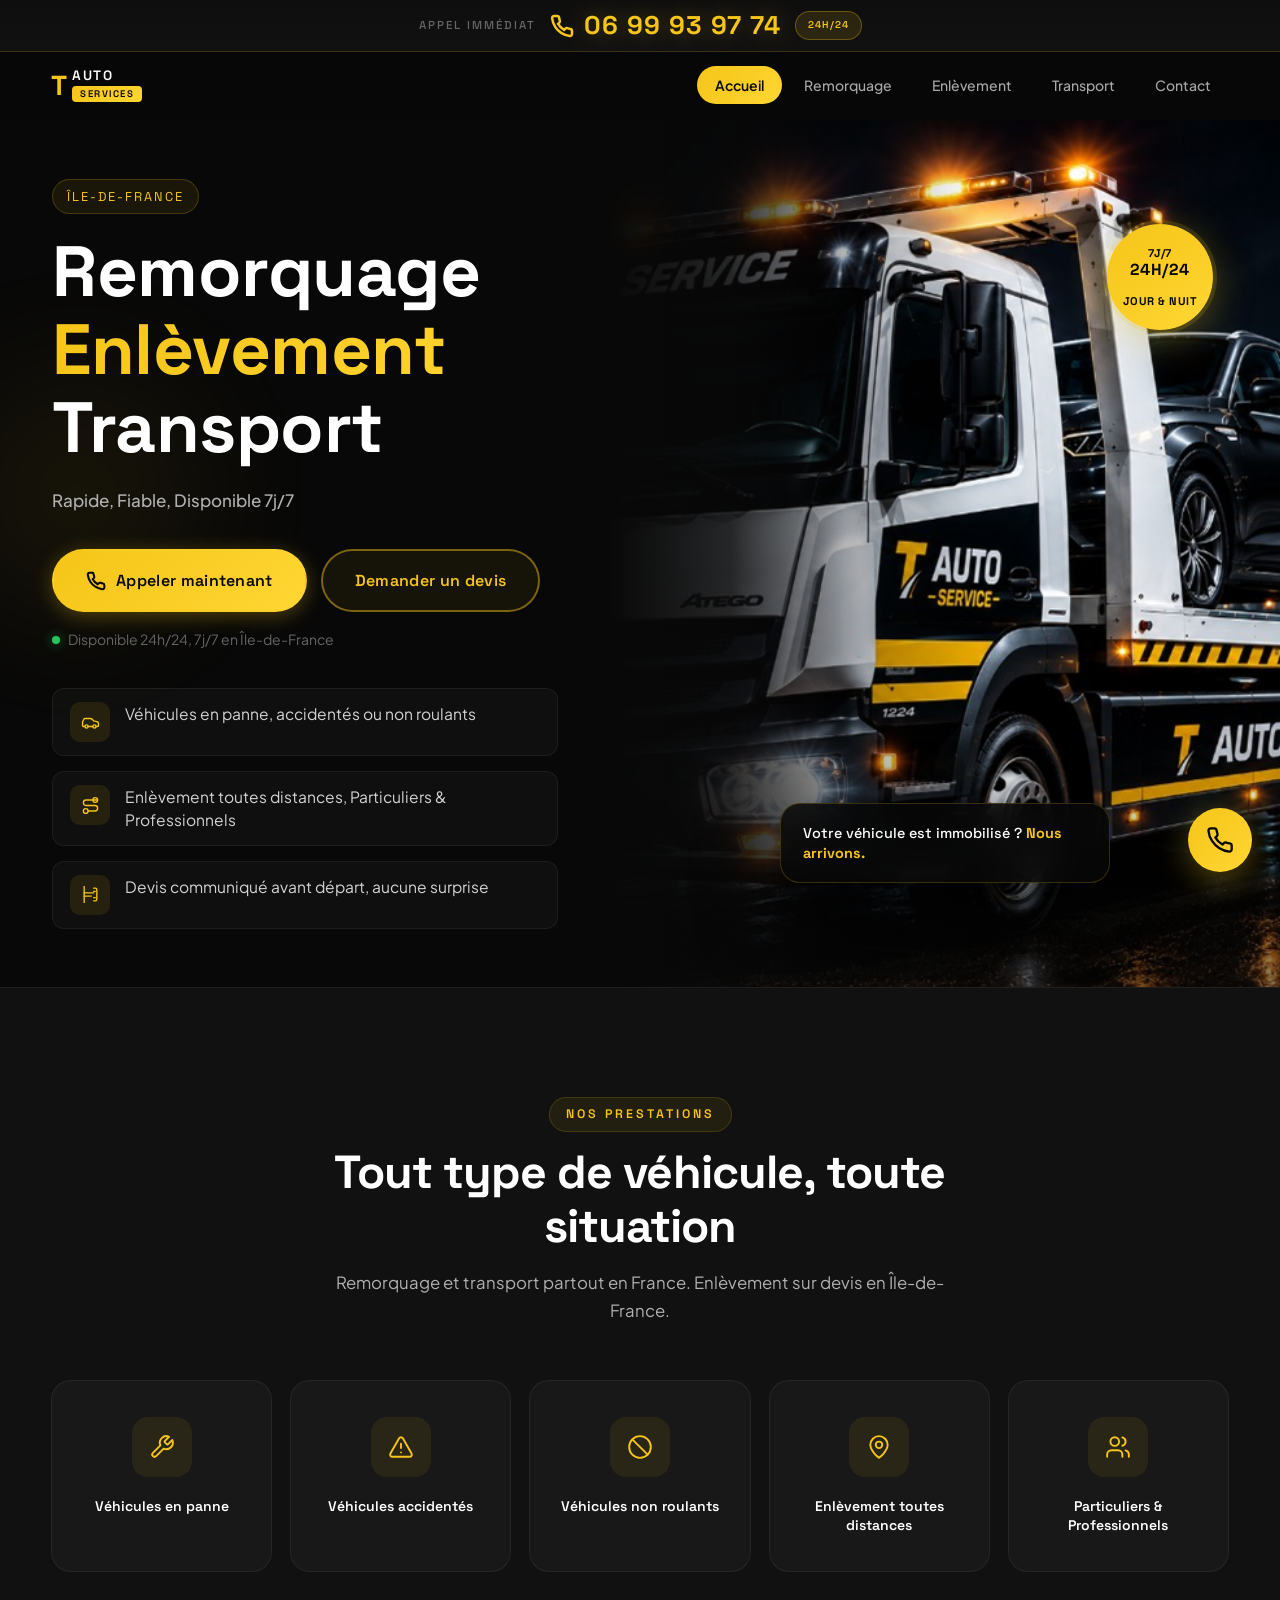
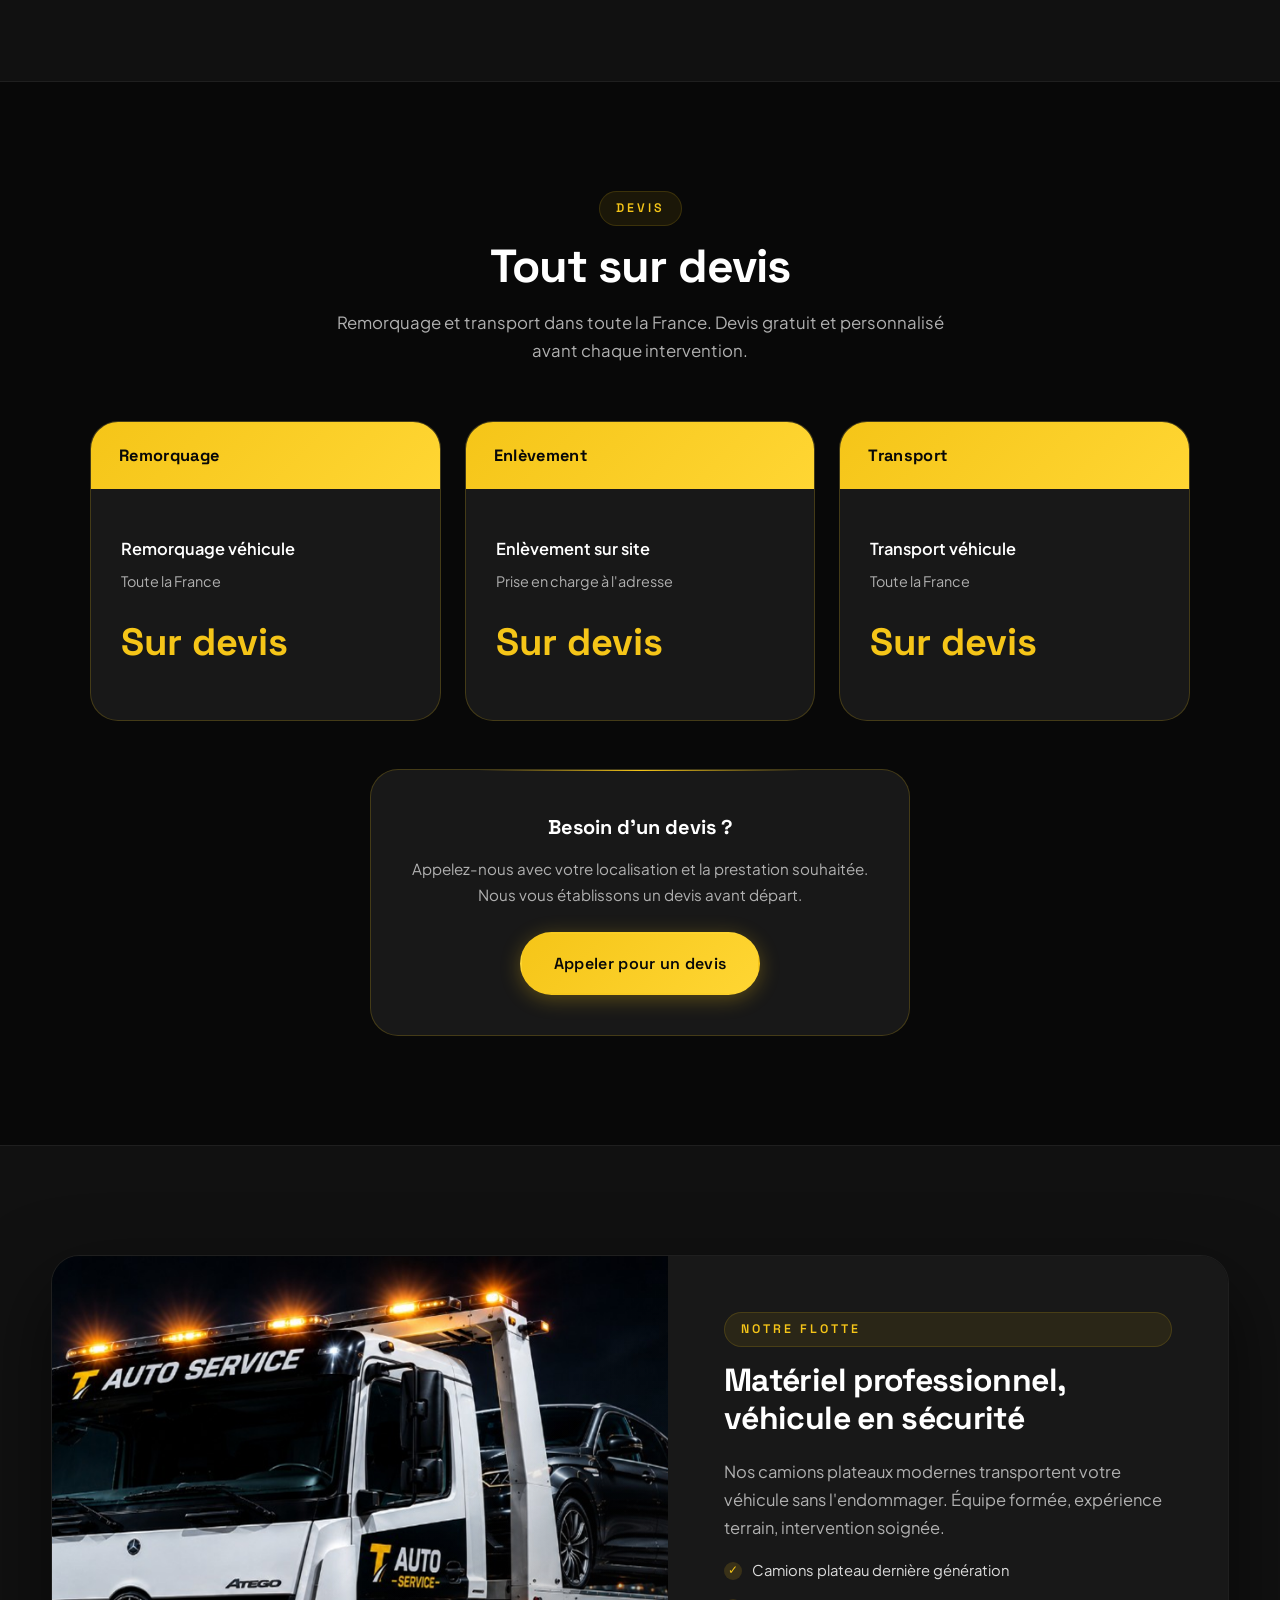
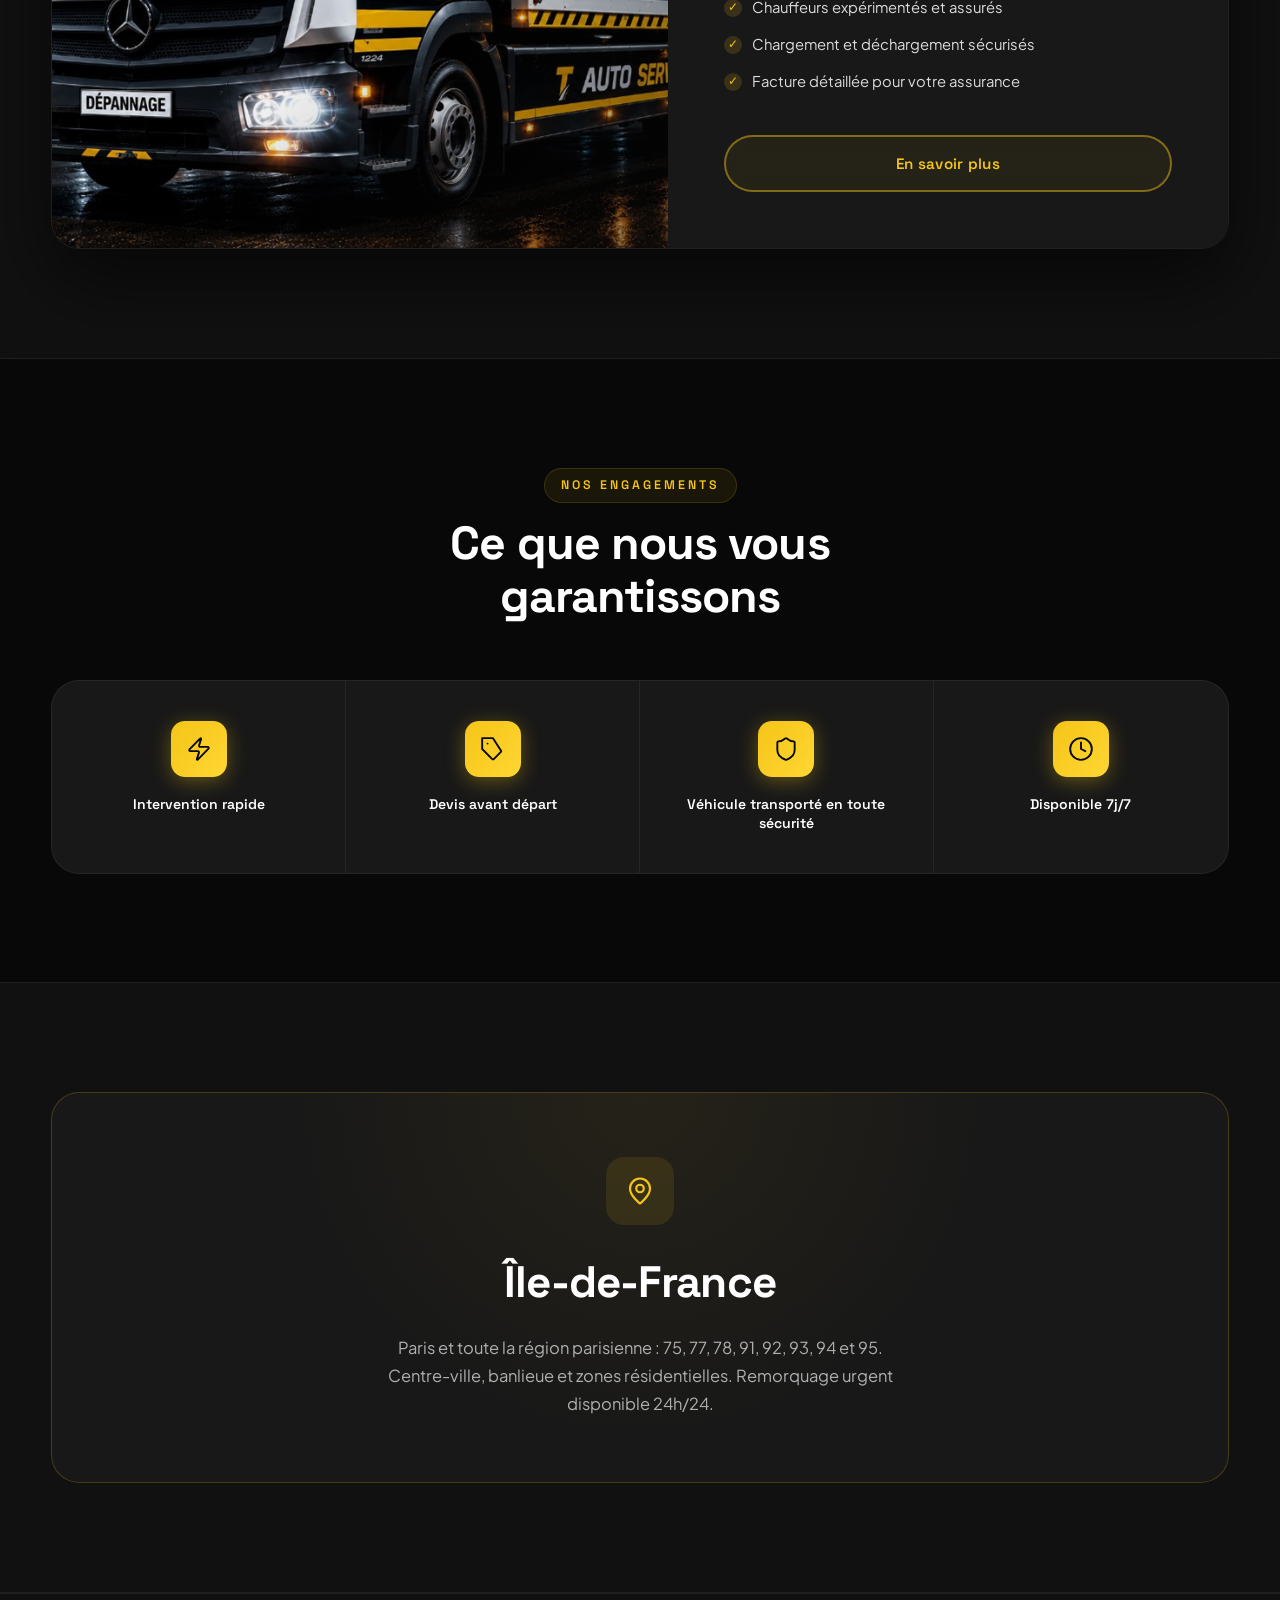
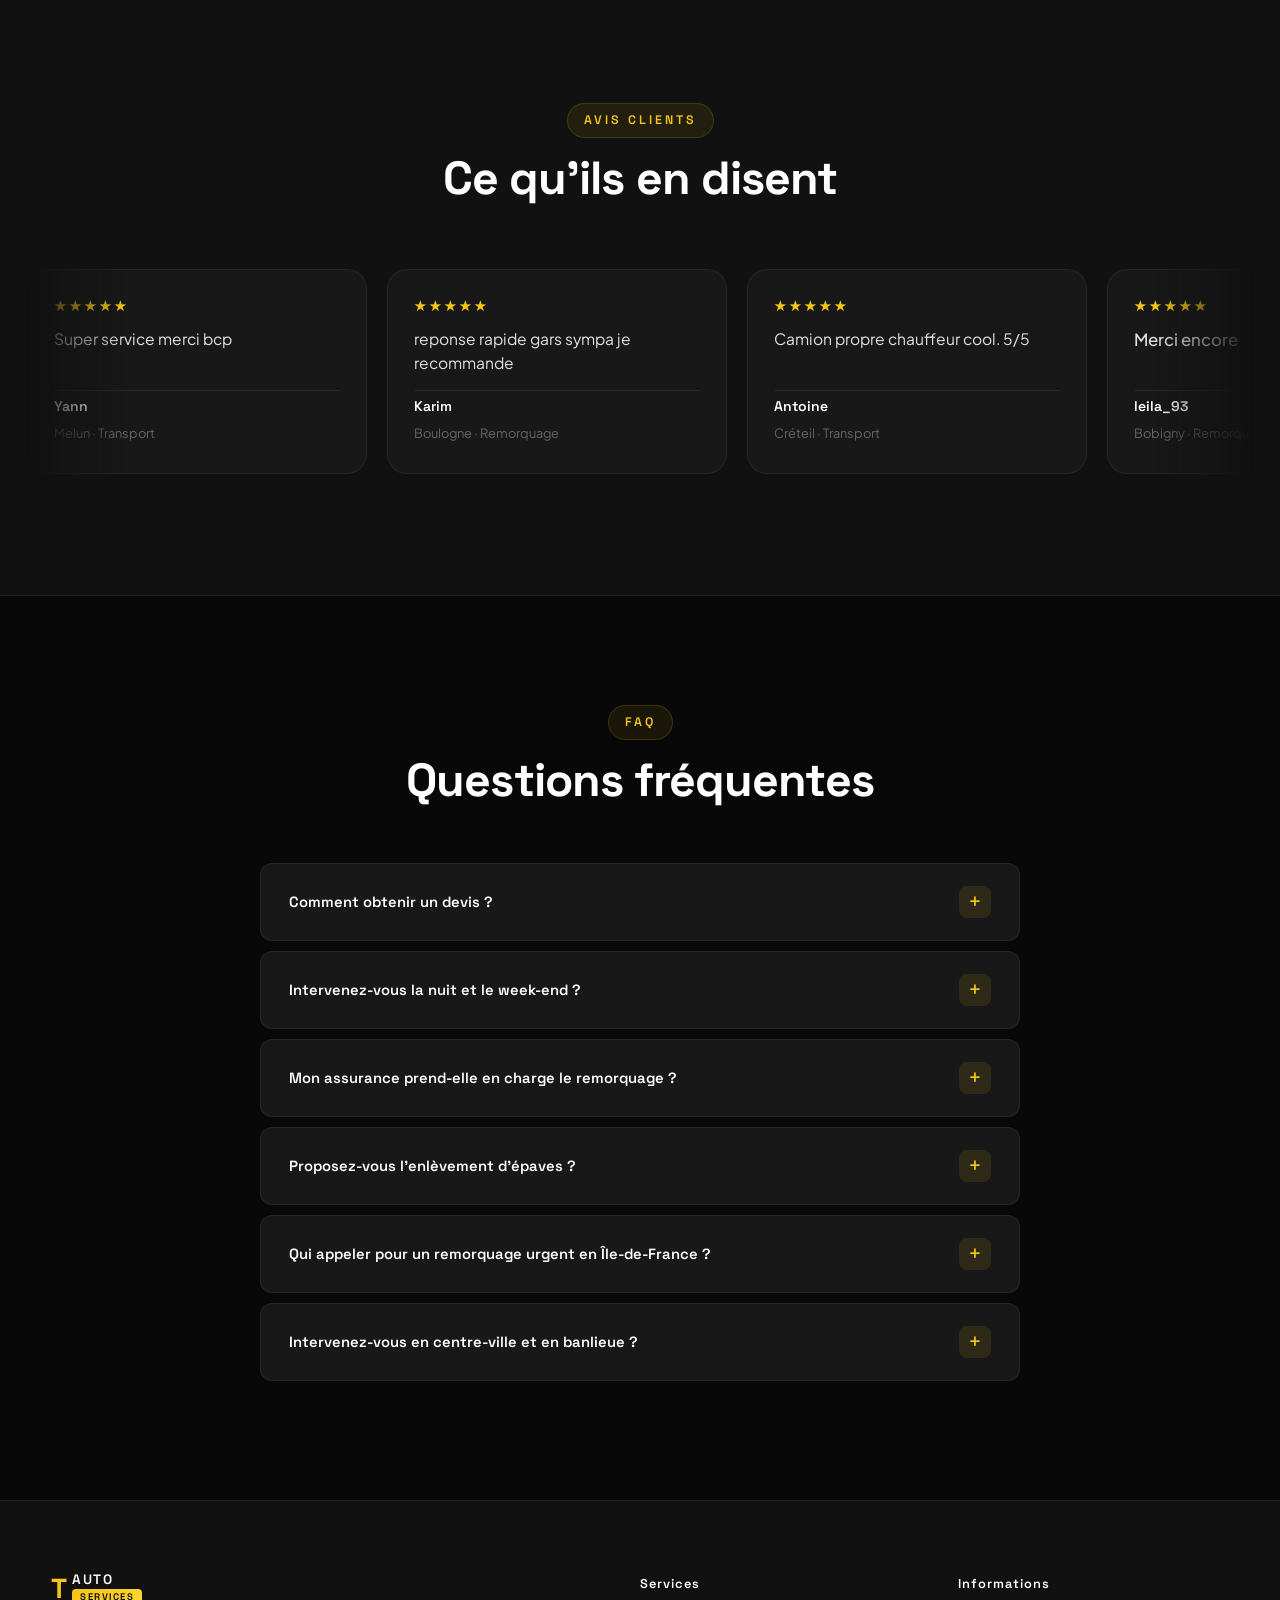
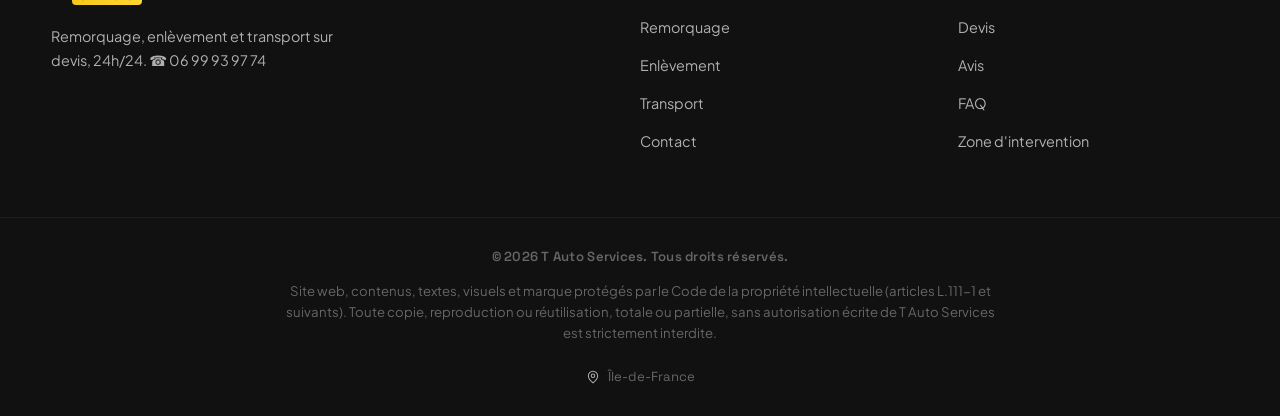
==== commit 04f6dde6: "Ajouter favicon ICO et PNG pour l'icone Google dans les resultats de recherche. Co-authored-by: Curs" ====
--- a/index.html
+++ b/index.html
@@ -32,6 +32,10 @@
   <meta name="twitter:description" content="Remorquage et transport sur devis, toute la France. Appelez le 06 99 93 97 74.">
   <meta name="twitter:image" content="https://tautoservices.com/assets/hero-truck.png">
   <meta name="format-detection" content="telephone=yes">
+  <link rel="icon" href="/favicon.ico" sizes="48x48">
+  <link rel="icon" type="image/png" sizes="48x48" href="/assets/favicon-48.png">
+  <link rel="icon" type="image/png" sizes="192x192" href="/assets/apple-touch-icon.png">
+  <link rel="apple-touch-icon" sizes="192x192" href="/assets/apple-touch-icon.png">
   <link rel="icon" type="image/svg+xml" href="/assets/favicon.svg">
   <link rel="preconnect" href="https://fonts.googleapis.com">
   <link rel="preconnect" href="https://fonts.gstatic.com" crossorigin>
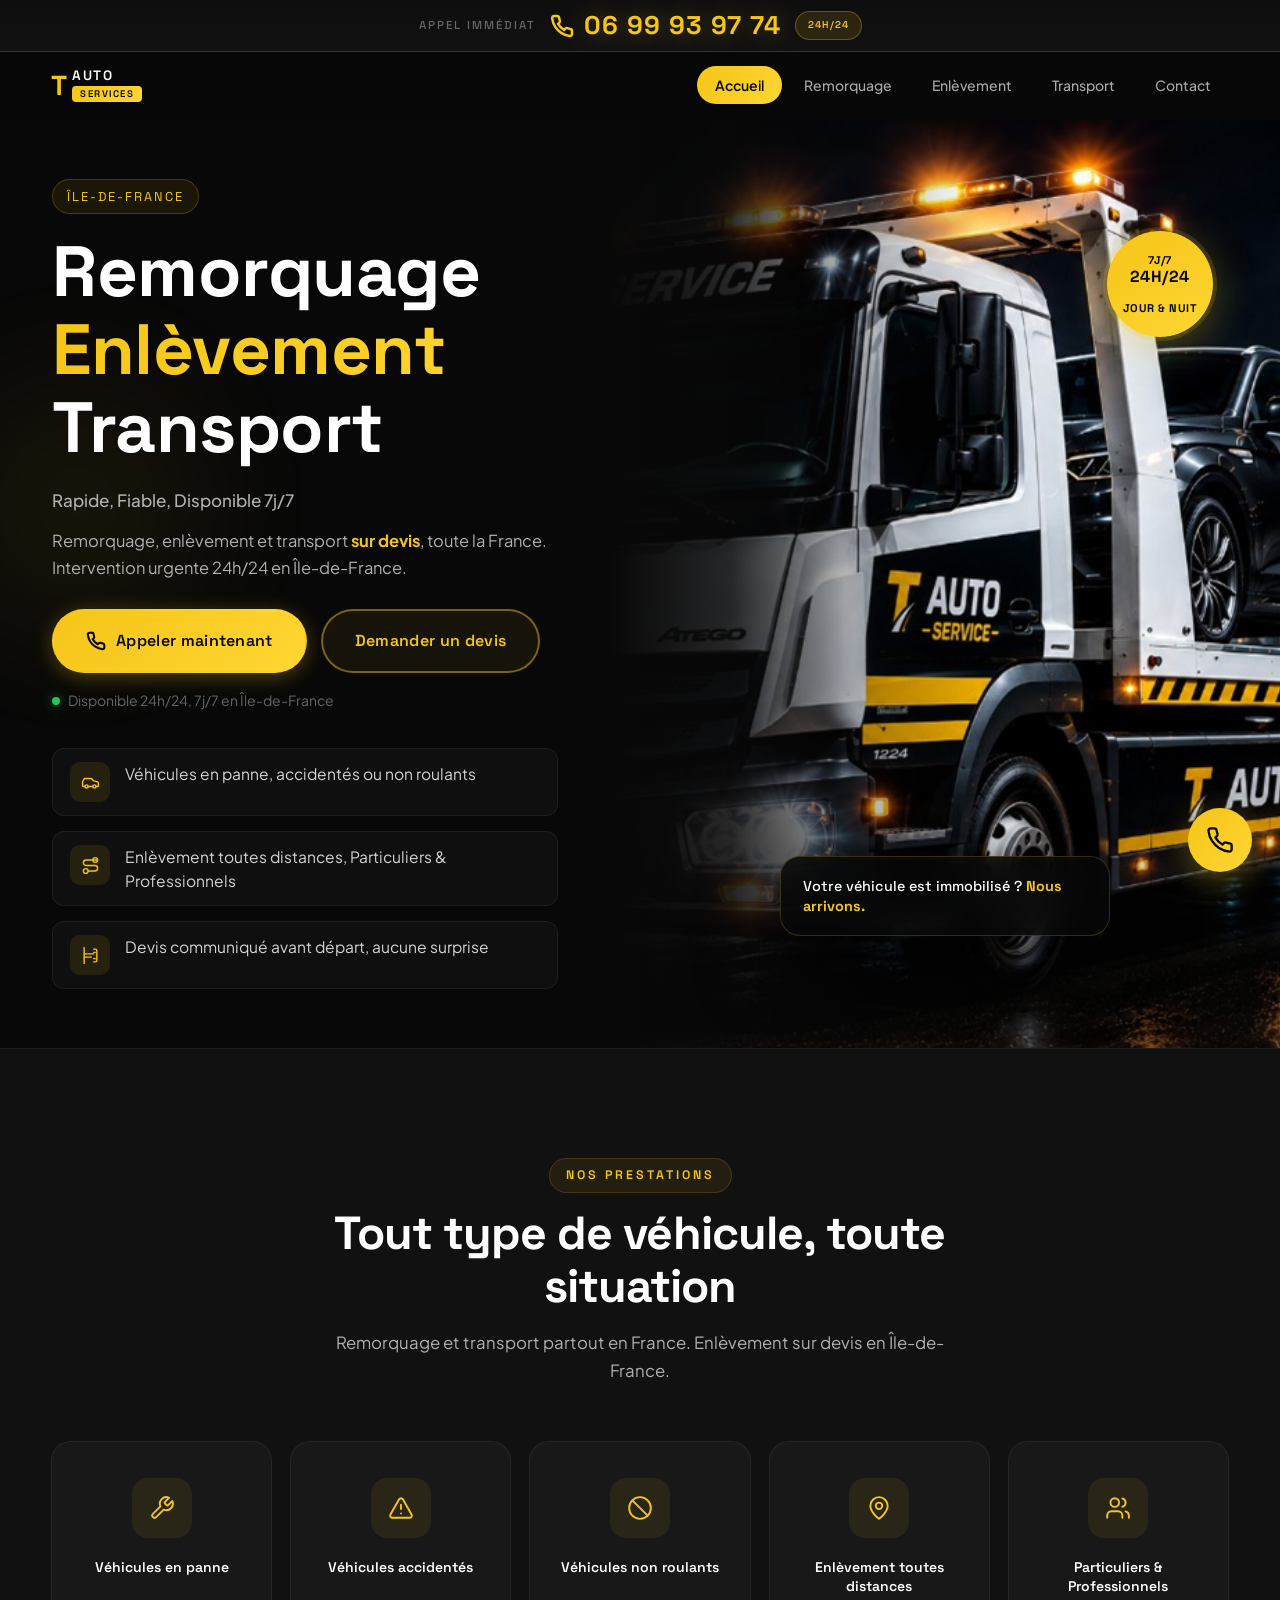
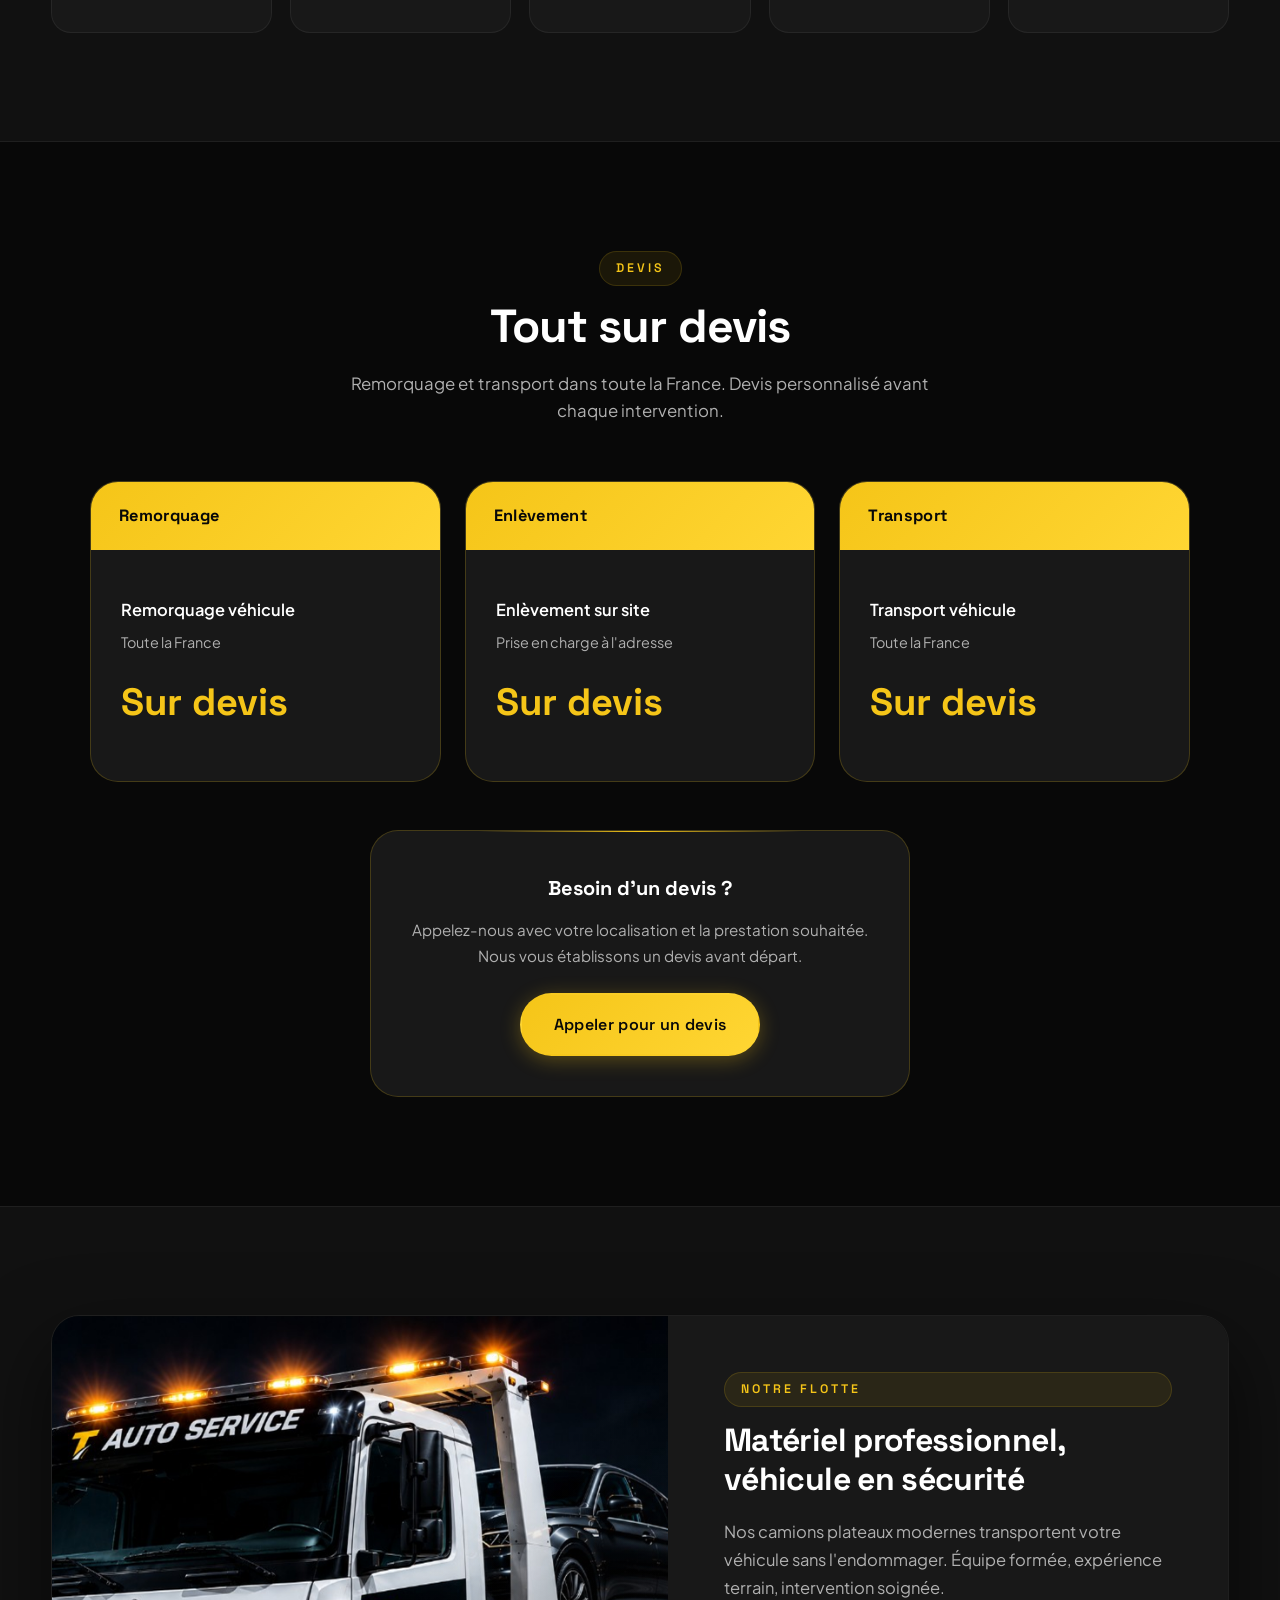
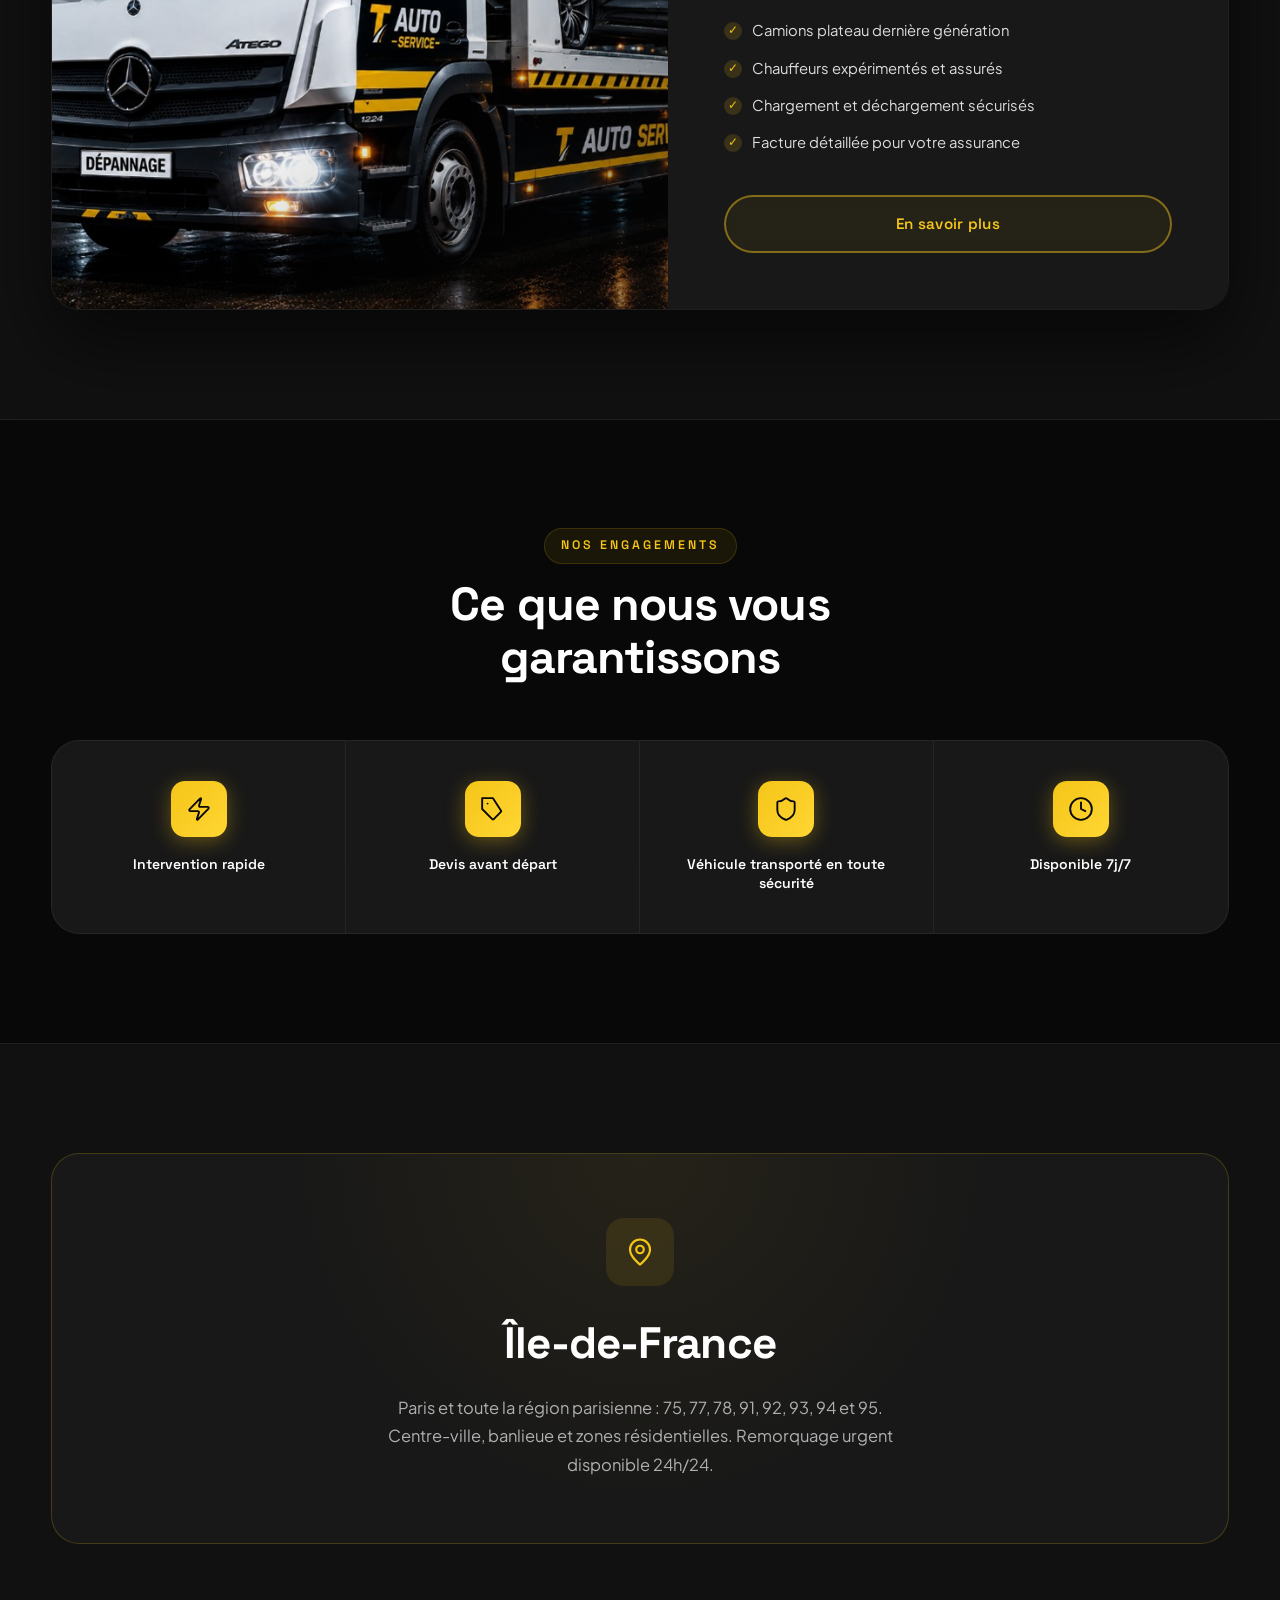
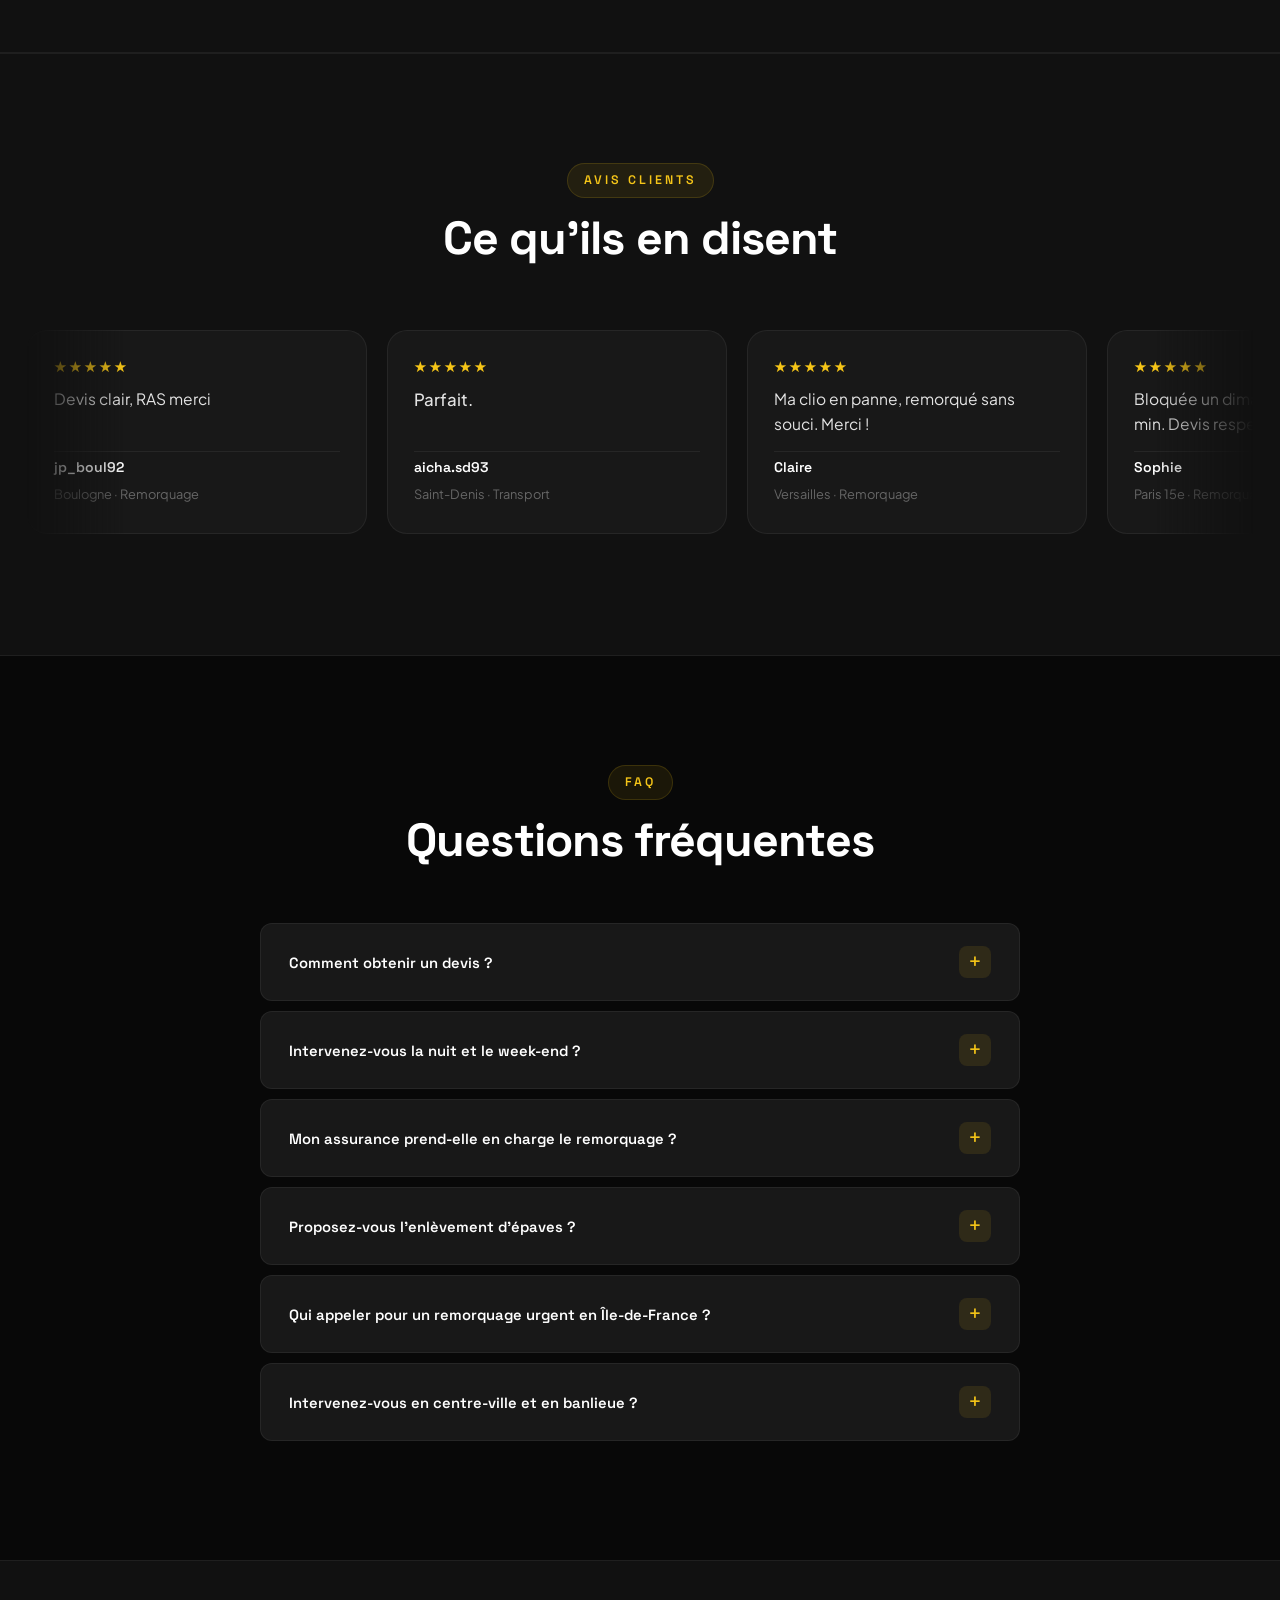
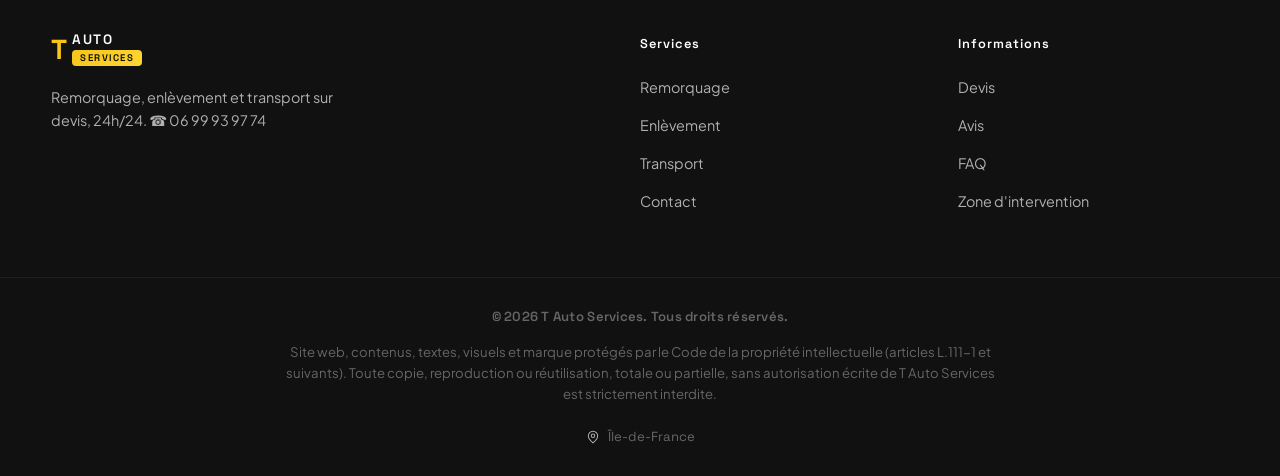
==== commit b6a78f78: "Mettre a jour la description Google sans prix, pour remplacer l'ancien extrait en cache. Co-authored" ====
--- a/index.html
+++ b/index.html
@@ -5,7 +5,7 @@
   <meta charset="UTF-8">
   <meta name="viewport" content="width=device-width, initial-scale=1.0">
   <title>Remorquage & Transport 24h/24 France | T Auto Services 06 99 93 97 74</title>
-  <meta name="description" content="Remorquage, enlèvement et transport véhicule sur devis, toute la France. Intervention 24h/24. Appelez le 06 99 93 97 74 pour un devis gratuit.">
+  <meta name="description" content="Remorquage, enlèvement et transport sur devis, toute la France. Intervention urgente 24h/24 Paris et Île-de-France. Appelez le 06 99 93 97 74.">
   <meta name="keywords" content="remorquage ile de france, remorquage sur devis, remorquage 24h, enlèvement épave, transport véhicule, dépanneuse paris, T Auto Services">
   <meta name="robots" content="index, follow, max-snippet:-1, max-image-preview:large">
   <meta name="author" content="T Auto Services">
@@ -29,7 +29,7 @@
   <meta property="og:site_name" content="T Auto Services">
   <meta name="twitter:card" content="summary_large_image">
   <meta name="twitter:title" content="T Auto Services | Remorquage 24h/24">
-  <meta name="twitter:description" content="Remorquage et transport sur devis, toute la France. Appelez le 06 99 93 97 74.">
+  <meta name="twitter:description" content="Remorquage, enlèvement et transport sur devis, toute la France. Urgence 24h/24. 06 99 93 97 74">
   <meta name="twitter:image" content="https://tautoservices.com/assets/hero-truck.png">
   <meta name="format-detection" content="telephone=yes">
   <link rel="icon" href="/favicon.ico" sizes="48x48">
@@ -40,10 +40,13 @@
   <link rel="preconnect" href="https://fonts.googleapis.com">
   <link rel="preconnect" href="https://fonts.gstatic.com" crossorigin>
   <link href="https://fonts.googleapis.com/css2?family=Plus+Jakarta+Sans:wght@400;500;600;700&family=Space+Grotesk:wght@500;600;700&display=swap" rel="stylesheet">
-  <link rel="stylesheet" href="/css/style.css?v=20260607">
+  <link rel="stylesheet" href="/css/style.css?v=20260608">
   <script type="application/ld+json" src="/data/seo.json"></script>
   <script type="application/ld+json">
-  {"@context":"https://schema.org","@type":"FAQPage","@id":"https://tautoservices.com/#faq","mainEntity":[{"@type":"Question","name":"Comment obtenir un devis T Auto Services ?","acceptedAnswer":{"@type":"Answer","text":"Remorquage, enlèvement et transport : tout sur devis. Appelez le 06 99 93 97 74 avec votre localisation. Devis gratuit avant départ, remorquage et transport dans toute la France."}},{"@type":"Question","name":"Intervenez-vous la nuit et le week-end ?","acceptedAnswer":{"@type":"Answer","text":"Oui, T Auto Services est disponible 24h/24 et 7j/7, y compris jours fériés. Appelez le 06 99 93 97 74."}},{"@type":"Question","name":"Mon assurance prend-elle en charge le remorquage ?","acceptedAnswer":{"@type":"Answer","text":"Souvent oui, selon votre contrat (assistance 0 km, garantie panne). Nous fournissons une facture détaillée pour votre remboursement."}},{"@type":"Question","name":"Proposez-vous l'enlèvement d'épaves ?","acceptedAnswer":{"@type":"Answer","text":"Oui, l'enlèvement sur site est sur devis, comme le transport. Contact : 06 99 93 97 74."}},{"@type":"Question","name":"Qui appeler pour un remorquage urgent ?","acceptedAnswer":{"@type":"Answer","text":"Appelez T Auto Services au 06 99 93 97 74. Remorquage rapide 24h/24, devis avant départ, toute la France."}},{"@type":"Question","name":"Intervenez-vous en centre-ville et en banlieue ?","acceptedAnswer":{"@type":"Answer","text":"Oui, nous intervenons en centre-ville, banlieue et zones résidentielles. Appelez le 06 99 93 97 74."}}]}
+  {"@context":"https://schema.org","@type":"WebPage","@id":"https://tautoservices.com/#webpage","url":"https://tautoservices.com/","name":"T Auto Services | Remorquage, enlèvement et transport sur devis","description":"Remorquage, enlèvement et transport sur devis, toute la France. Intervention urgente 24h/24 Paris et Île-de-France.","isPartOf":{"@id":"https://tautoservices.com/#website"},"about":{"@id":"https://tautoservices.com/#business"}}
+  </script>
+  <script type="application/ld+json">
+  {"@context":"https://schema.org","@type":"FAQPage","@id":"https://tautoservices.com/#faq","mainEntity":[{"@type":"Question","name":"Comment obtenir un devis T Auto Services ?","acceptedAnswer":{"@type":"Answer","text":"Remorquage, enlèvement et transport : tout sur devis. Appelez le 06 99 93 97 74 avec votre localisation. Devis sur simple appel avant départ, remorquage et transport dans toute la France."}},{"@type":"Question","name":"Intervenez-vous la nuit et le week-end ?","acceptedAnswer":{"@type":"Answer","text":"Oui, T Auto Services est disponible 24h/24 et 7j/7, y compris jours fériés. Appelez le 06 99 93 97 74."}},{"@type":"Question","name":"Mon assurance prend-elle en charge le remorquage ?","acceptedAnswer":{"@type":"Answer","text":"Souvent oui, selon votre contrat (assistance 0 km, garantie panne). Nous fournissons une facture détaillée pour votre remboursement."}},{"@type":"Question","name":"Proposez-vous l'enlèvement d'épaves ?","acceptedAnswer":{"@type":"Answer","text":"Oui, l'enlèvement sur site est sur devis, comme le transport. Contact : 06 99 93 97 74."}},{"@type":"Question","name":"Qui appeler pour un remorquage urgent ?","acceptedAnswer":{"@type":"Answer","text":"Appelez T Auto Services au 06 99 93 97 74. Remorquage rapide 24h/24, devis avant départ, toute la France."}},{"@type":"Question","name":"Intervenez-vous en centre-ville et en banlieue ?","acceptedAnswer":{"@type":"Answer","text":"Oui, nous intervenons en centre-ville, banlieue et zones résidentielles. Appelez le 06 99 93 97 74."}}]}
   </script>
 </head>
 <body data-seo-page="home">
@@ -95,6 +98,7 @@
             <span class="hero__title-line hero__title-line--white">Transport</span>
           </h1>
           <p class="hero__motto">Rapide, Fiable, Disponible 7j/7</p>
+          <p class="hero__lead">Remorquage, enlèvement et transport <strong>sur devis</strong>, toute la France. Intervention urgente 24h/24 en Île-de-France.</p>
           <div class="hero__actions">
             <a href="tel:+33699939774" class="btn btn--yellow btn--lg">
               <svg width="20" height="20" viewBox="0 0 24 24" fill="none" stroke="currentColor" stroke-width="2.5" aria-hidden="true"><path d="M22 16.92v3a2 2 0 0 1-2.18 2 19.79 19.79 0 0 1-8.63-3.07 19.5 19.5 0 0 1-6-6 19.79 19.79 0 0 1-3.07-8.67A2 2 0 0 1 4.11 2h3a2 2 0 0 1 2 1.72c.127.96.361 1.903.7 2.81a2 2 0 0 1-.45 2.11L8.09 9.91a16 16 0 0 0 6 6l1.27-1.27a2 2 0 0 1 2.11-.45c.907.339 1.85.573 2.81.7A2 2 0 0 1 22 16.92z"/></svg>
@@ -184,7 +188,7 @@
         <header class="section__header">
           <span class="section__label">Devis</span>
           <h2>Tout sur devis</h2>
-          <p>Remorquage et transport dans toute la France. Devis gratuit et personnalisé avant chaque intervention.</p>
+          <p>Remorquage et transport dans toute la France. Devis personnalisé avant chaque intervention.</p>
         </header>
         <div class="pricing pricing--simple pricing--triple">
           <div class="pricing__main">
@@ -394,6 +398,6 @@
     <svg width="28" height="28" viewBox="0 0 24 24" fill="none" stroke="currentColor" stroke-width="2" aria-hidden="true"><path d="M22 16.92v3a2 2 0 0 1-2.18 2 19.79 19.79 0 0 1-8.63-3.07 19.5 19.5 0 0 1-6-6 19.79 19.79 0 0 1-3.07-8.67A2 2 0 0 1 4.11 2h3a2 2 0 0 1 2 1.72c.127.96.361 1.903.7 2.81a2 2 0 0 1-.45 2.11L8.09 9.91a16 16 0 0 0 6 6l1.27-1.27a2 2 0 0 1 2.11-.45c.907.339 1.85.573 2.81.7A2 2 0 0 1 22 16.92z"/></svg>
   </a>
 
-  <script src="/js/main.js?v=20260607"></script>
+  <script src="/js/main.js?v=20260608"></script>
 </body>
 </html>
--- a/css/style.css
+++ b/css/style.css
@@ -320,9 +320,17 @@
 }
 .hero__motto {
   font-size: 1.0625rem; font-weight: 500;
-  color: var(--gray); margin-bottom: 34px;
+  color: var(--gray); margin-bottom: 12px;
   max-width: 440px;
 }
+.hero__lead {
+  font-size: 1.03125rem;
+  color: var(--gray);
+  max-width: 520px;
+  margin: 0 0 28px;
+  line-height: 1.65;
+}
+.hero__lead strong { color: var(--yellow); }
 .hero__actions {
   display: flex; flex-wrap: wrap; align-items: center; gap: 14px;
   margin-bottom: 16px;
@@ -405,6 +413,7 @@
 .hero__tagline { animation-delay: 0.05s; }
 .hero__title { animation-delay: 0.12s; }
 .hero__motto { animation-delay: 0.2s; }
+.hero__lead { animation-delay: 0.24s; }
 .hero__actions { animation-delay: 0.28s; }
 .hero__availability { animation-delay: 0.36s; }
 .hero__features { animation-delay: 0.44s; }
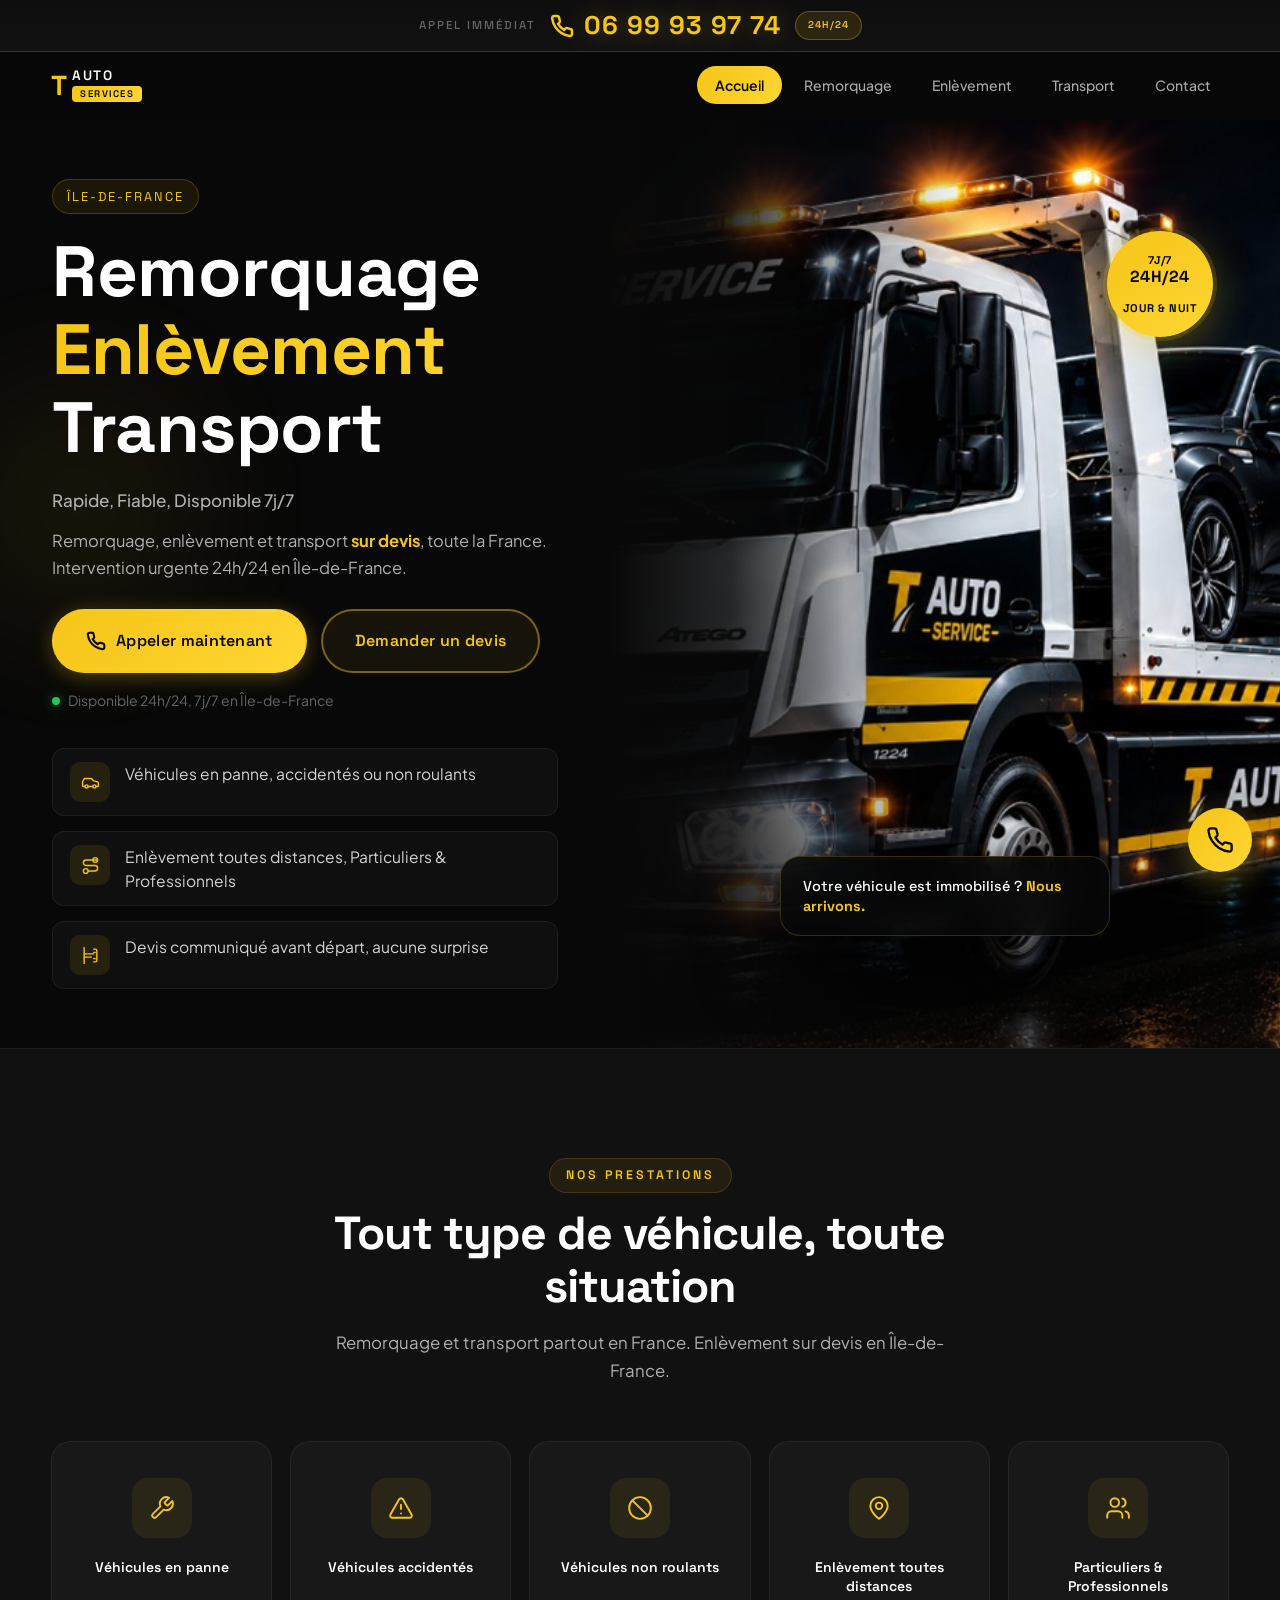
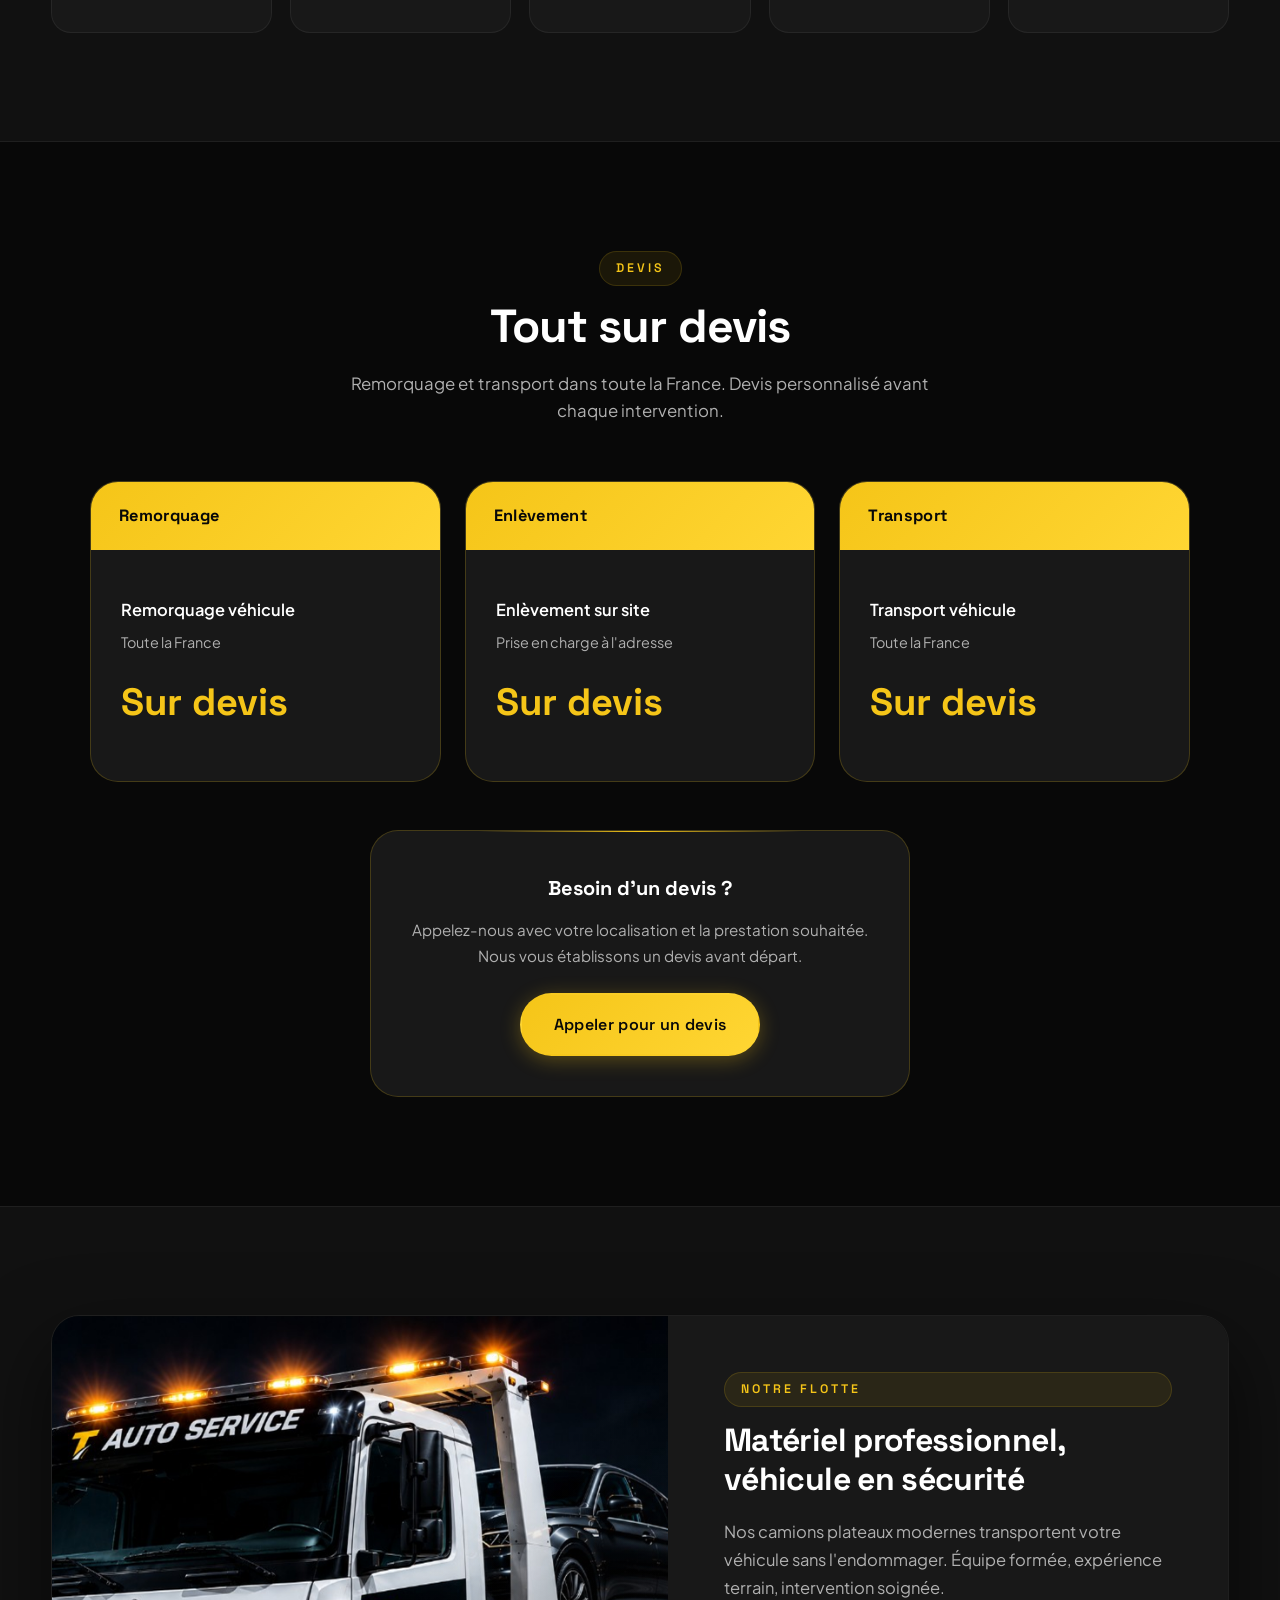
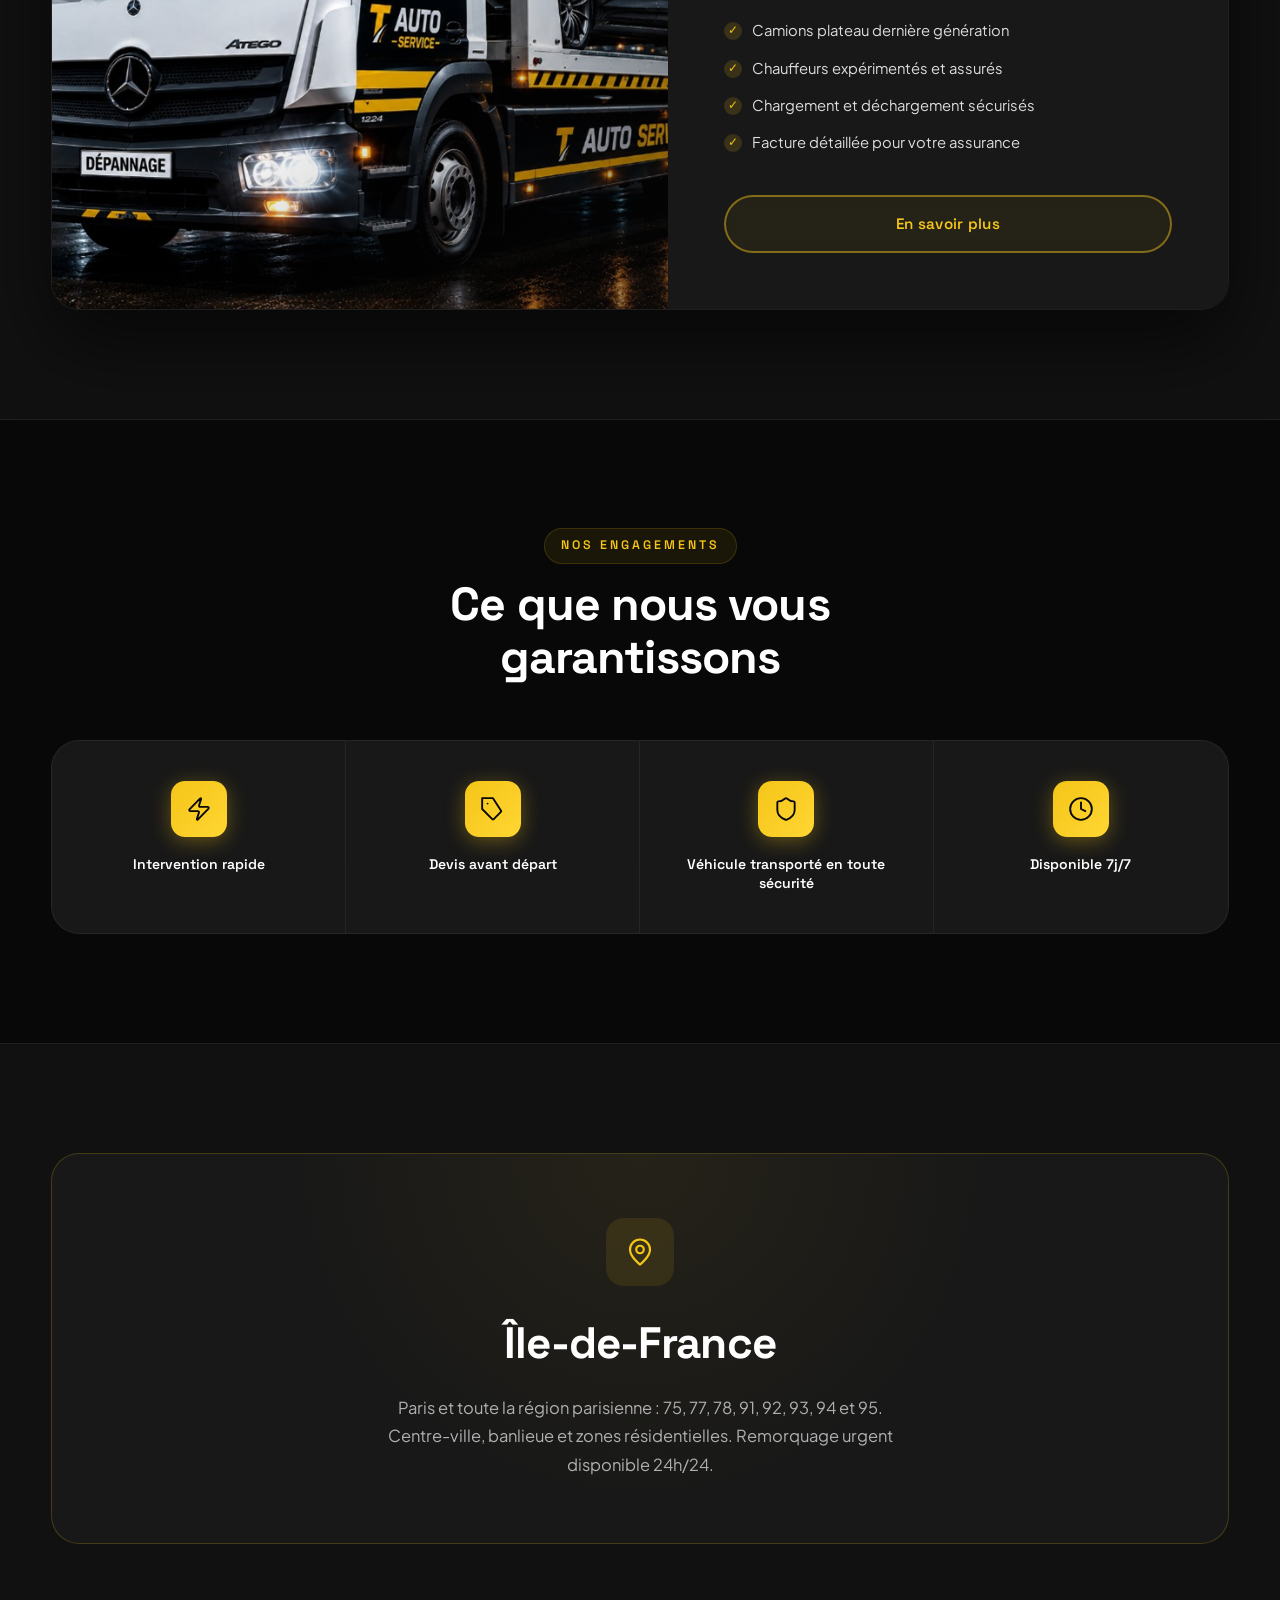
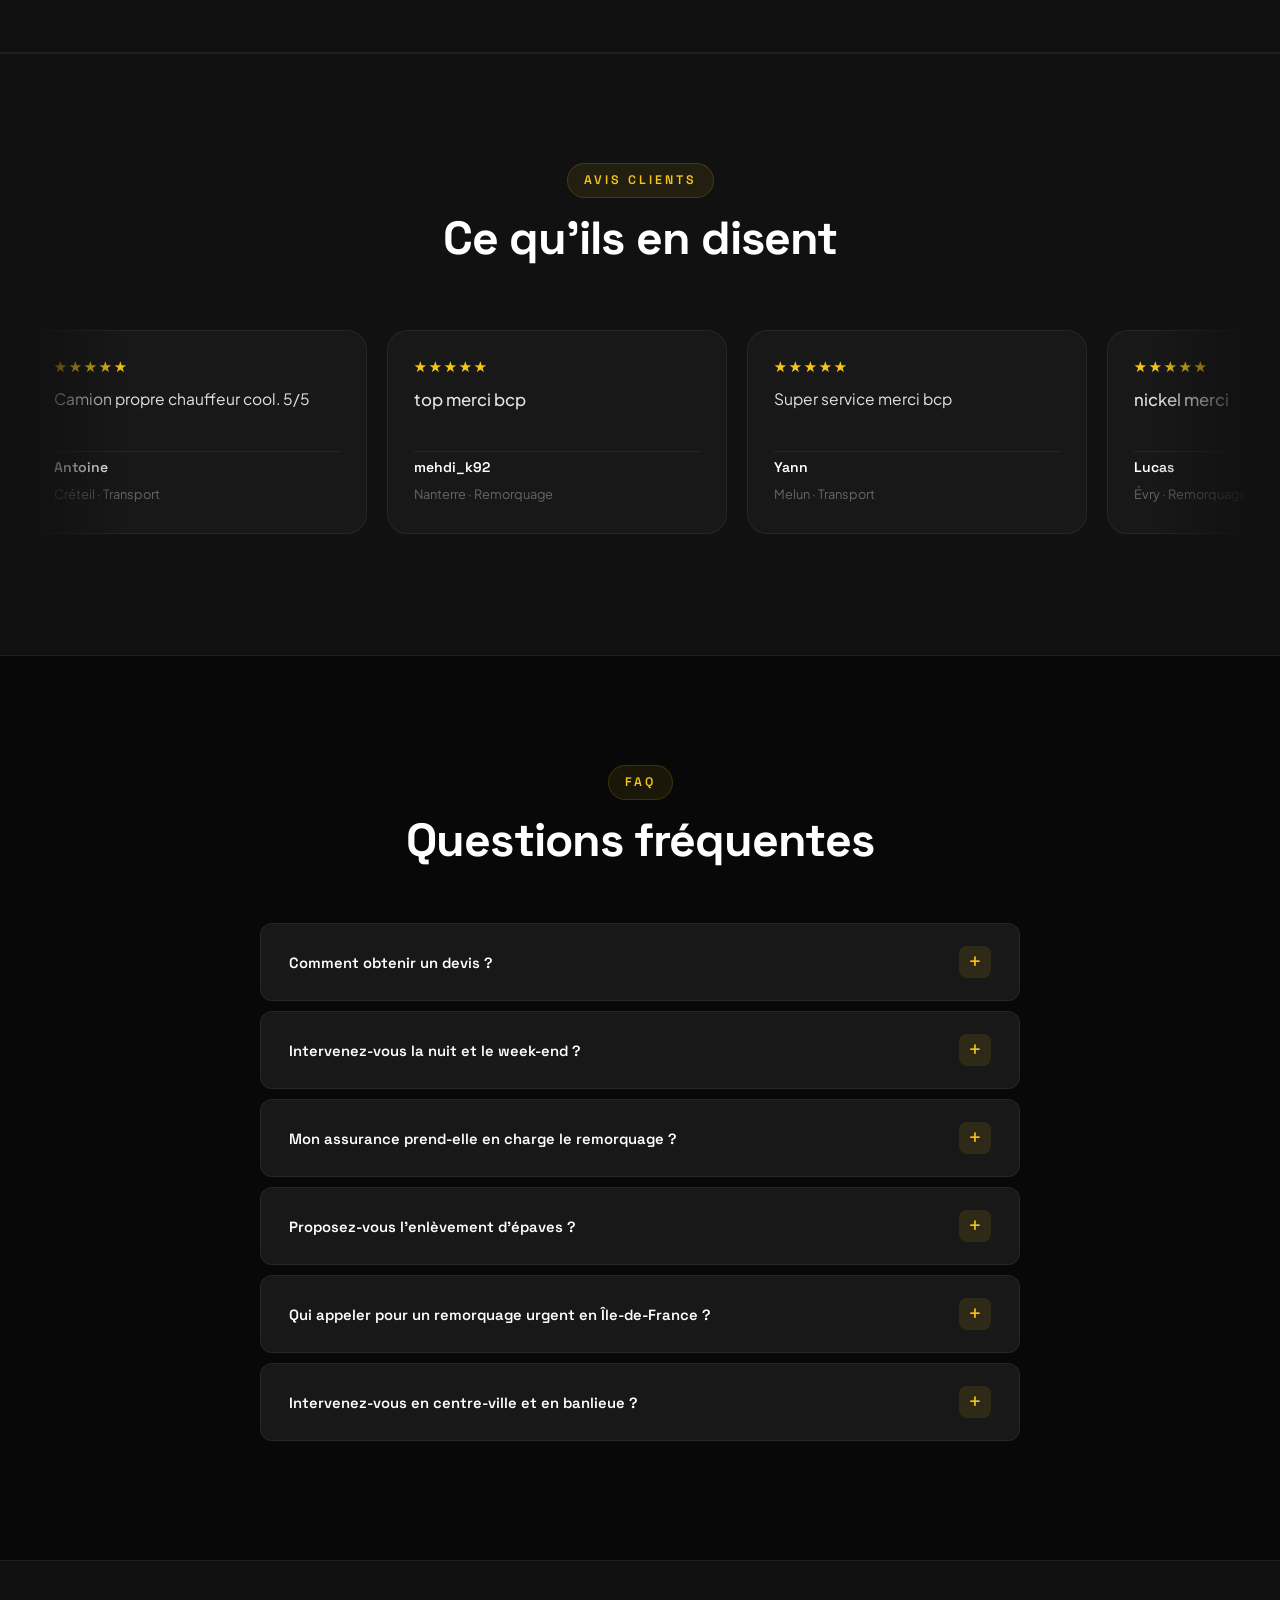
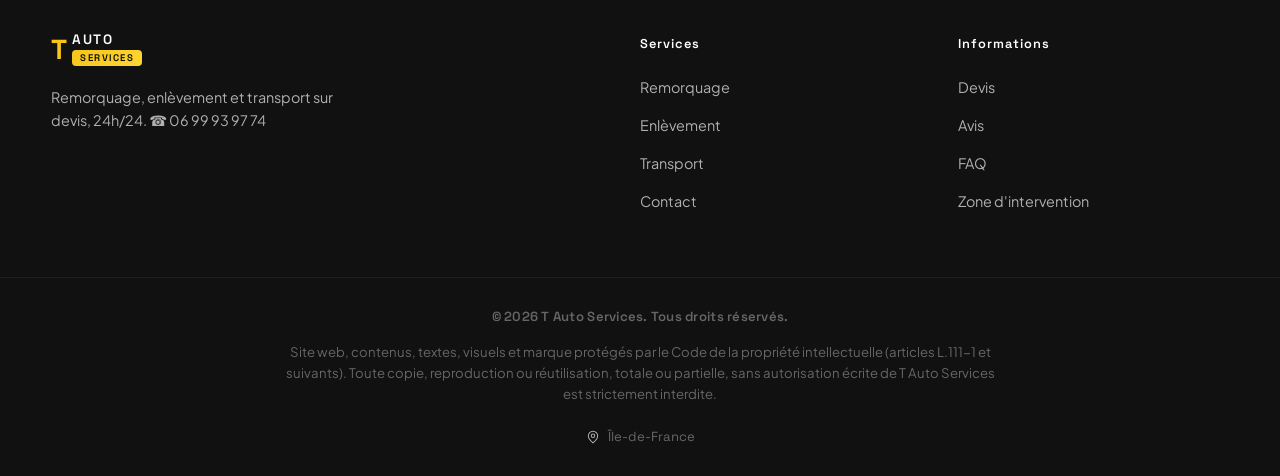
==== commit d7e65168: "Ajouter la balise Google Ads AW-18211673563 sur toutes les pages." ====
--- a/index.html
+++ b/index.html
@@ -2,6 +2,14 @@
 <!-- © 2026 T Auto Services. Tous droits réservés. Reproduction du site interdite sans autorisation écrite. -->
 <html lang="fr">
 <head>
+  <!-- Google tag (gtag.js) — Google Ads AW-18211673563 -->
+  <script async src="https://www.googletagmanager.com/gtag/js?id=AW-18211673563"></script>
+  <script>
+    window.dataLayer = window.dataLayer || [];
+    function gtag(){dataLayer.push(arguments);}
+    gtag('js', new Date());
+    gtag('config', 'AW-18211673563');
+  </script>
   <meta charset="UTF-8">
   <meta name="viewport" content="width=device-width, initial-scale=1.0">
   <title>Remorquage & Transport 24h/24 France | T Auto Services 06 99 93 97 74</title>
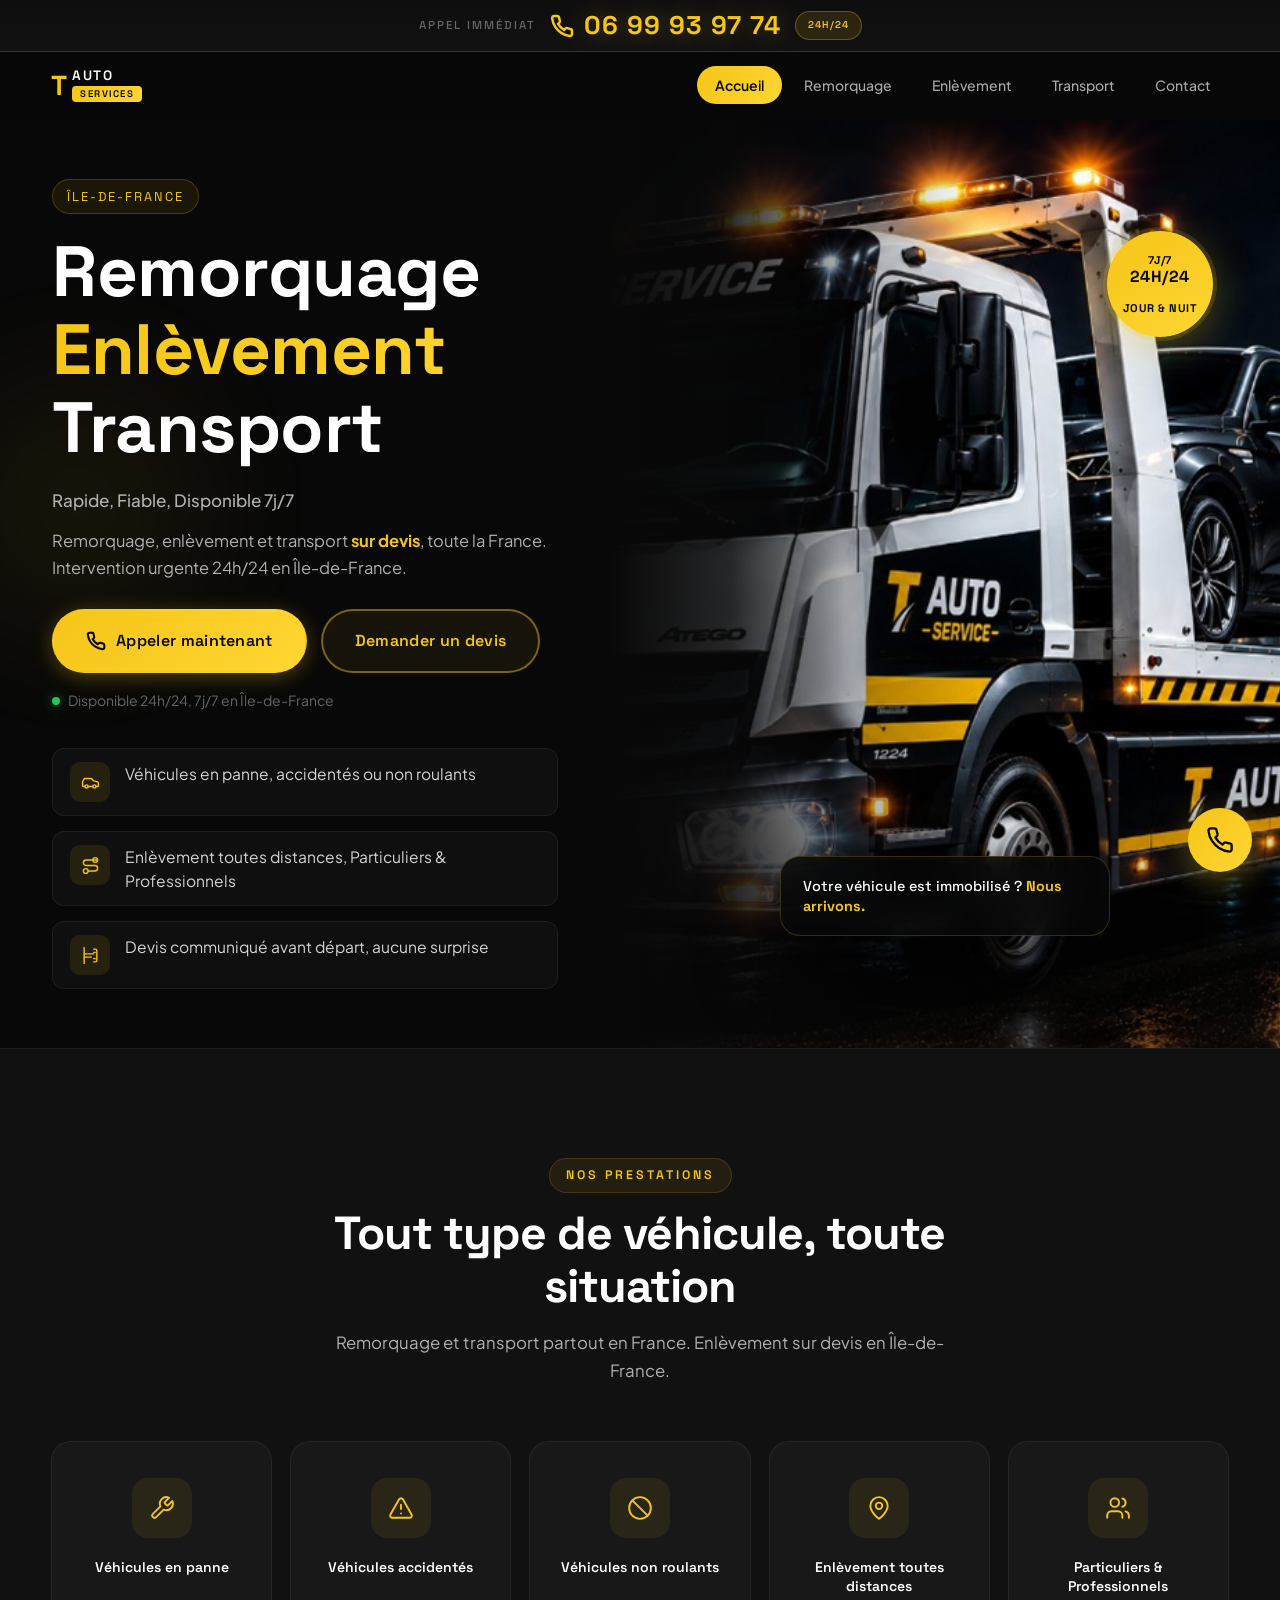
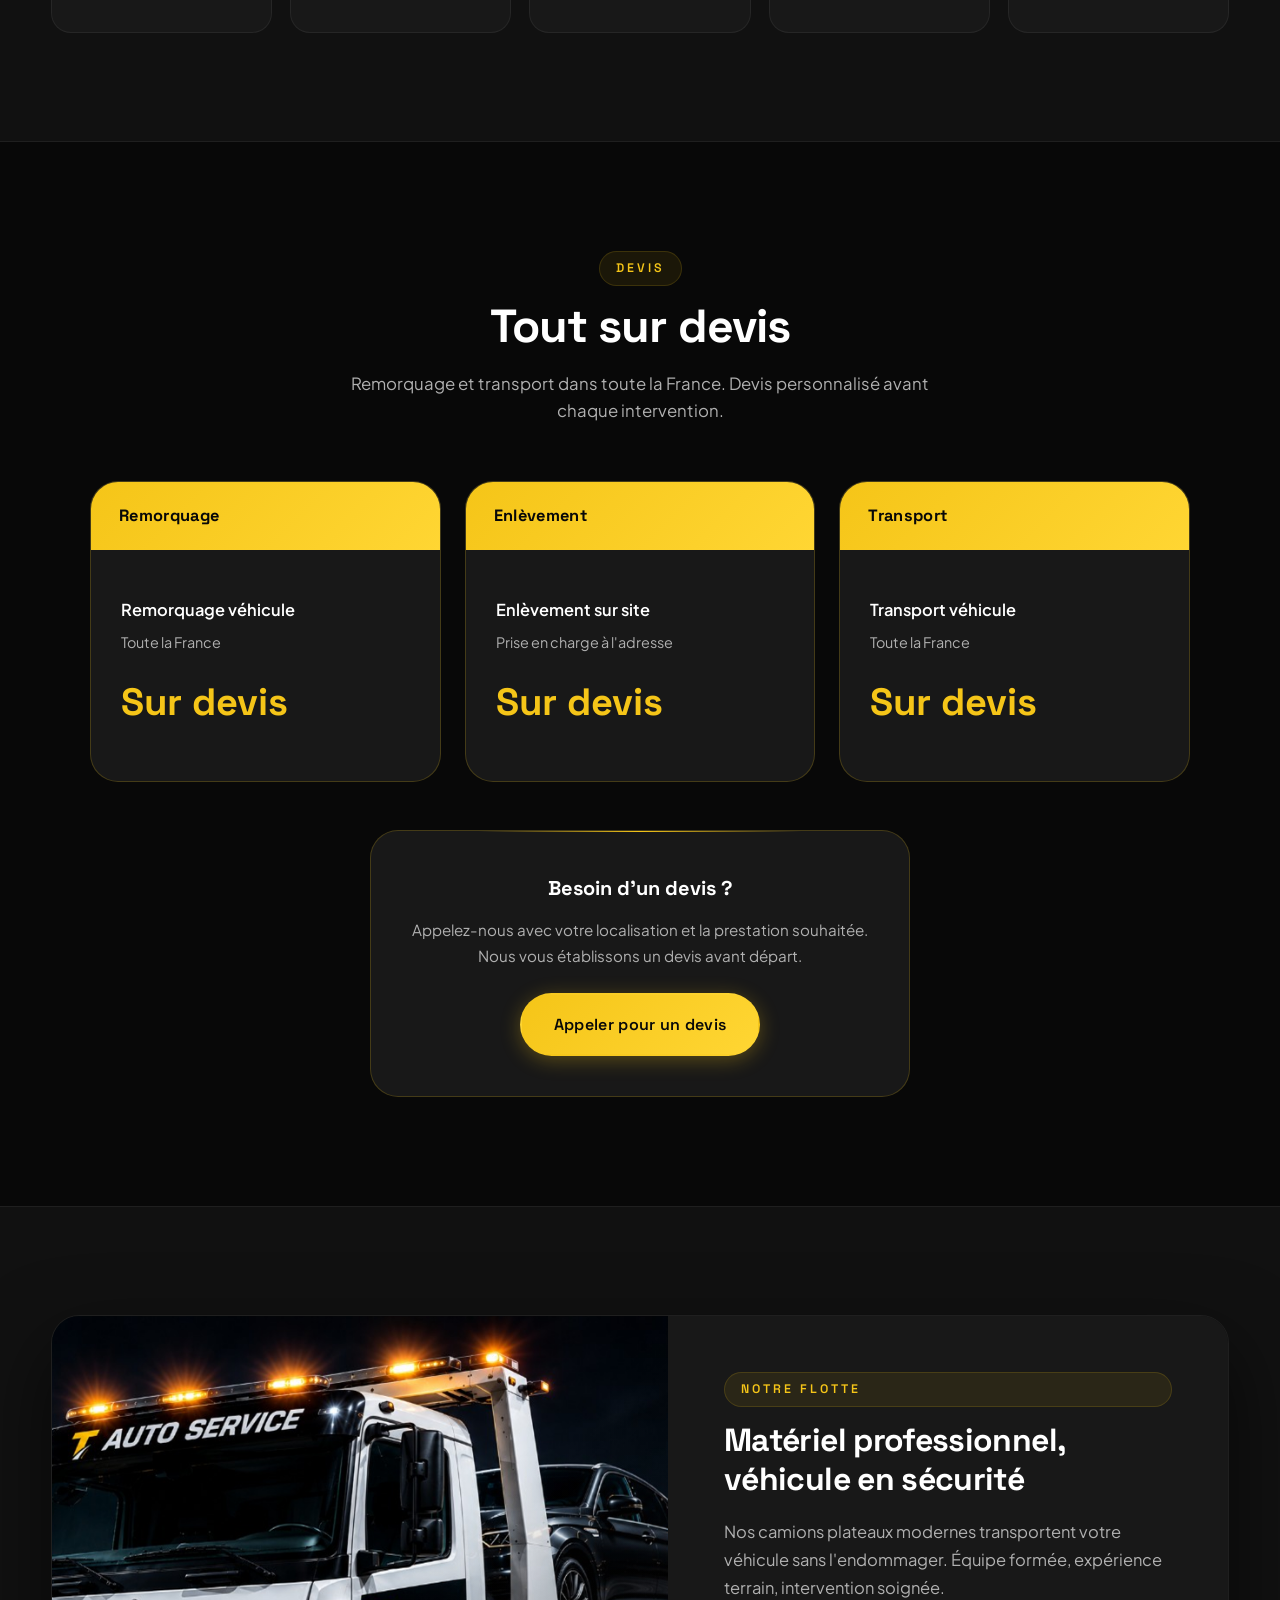
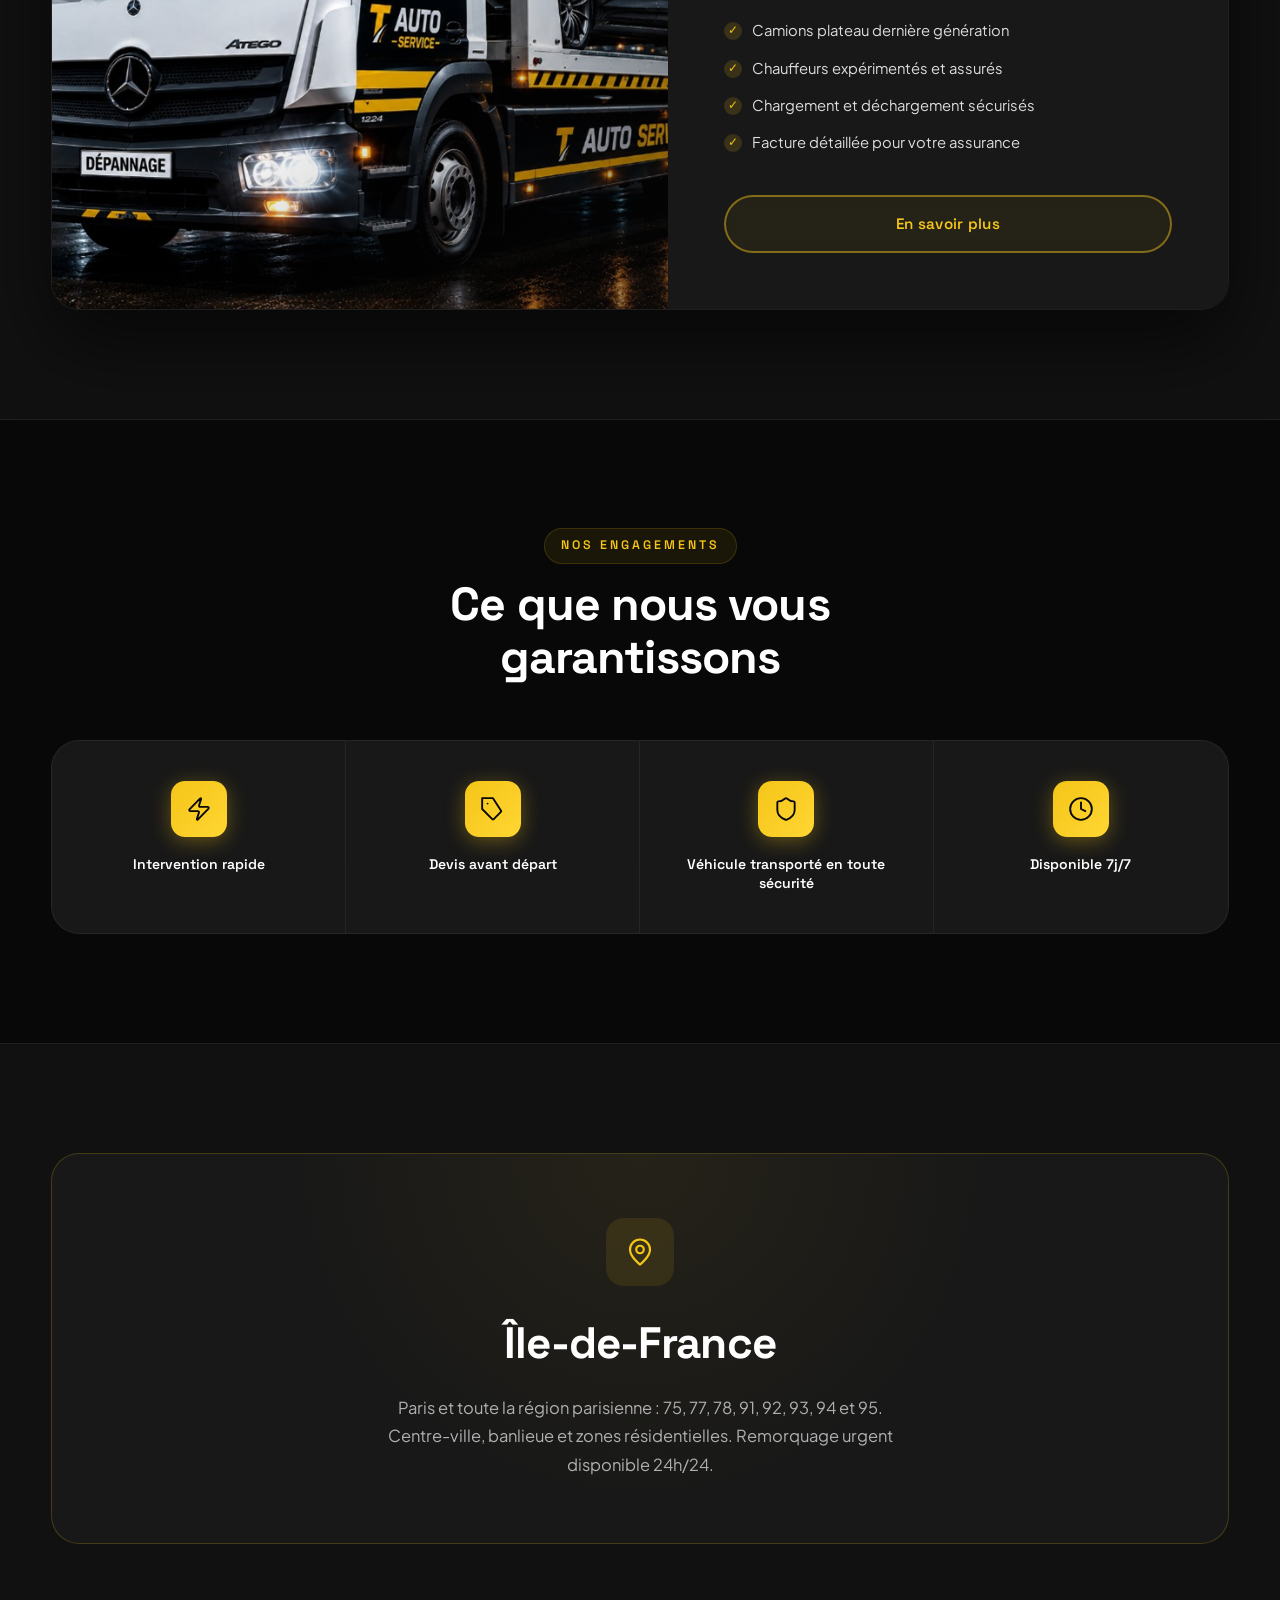
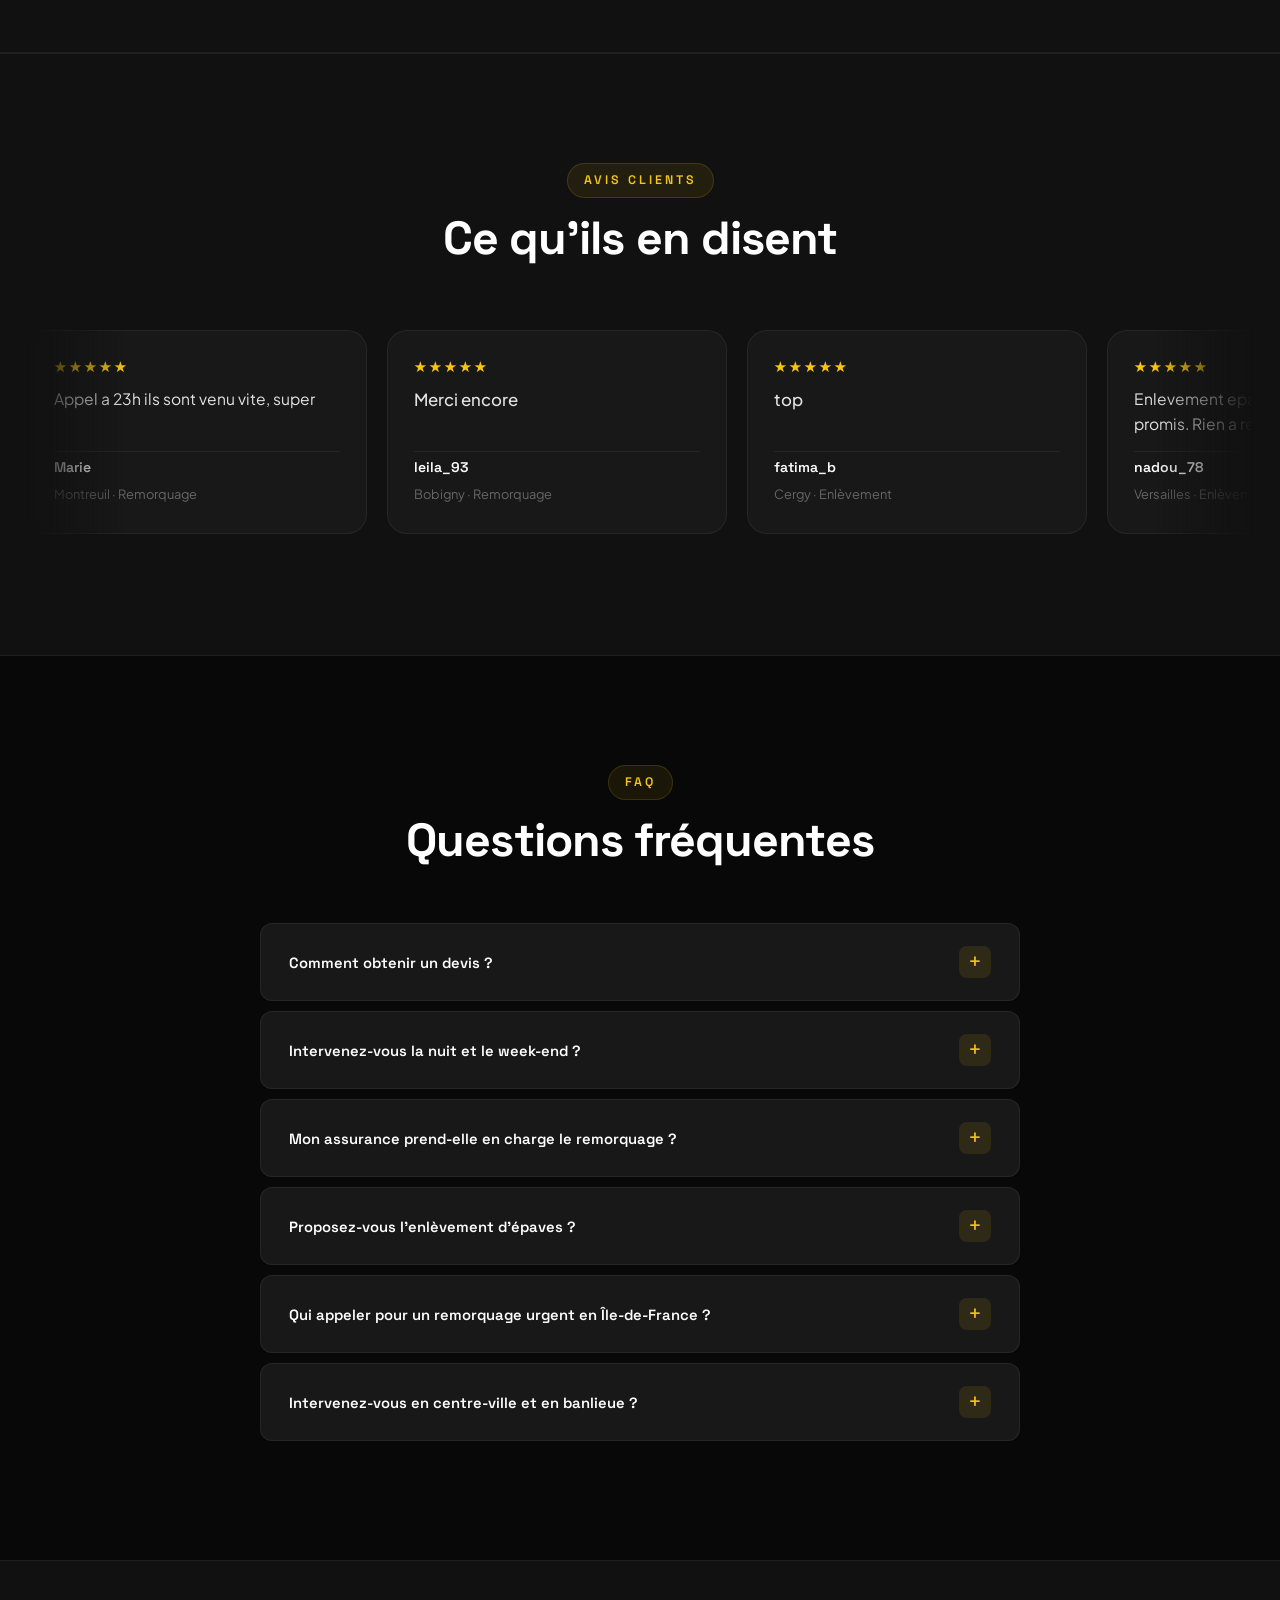
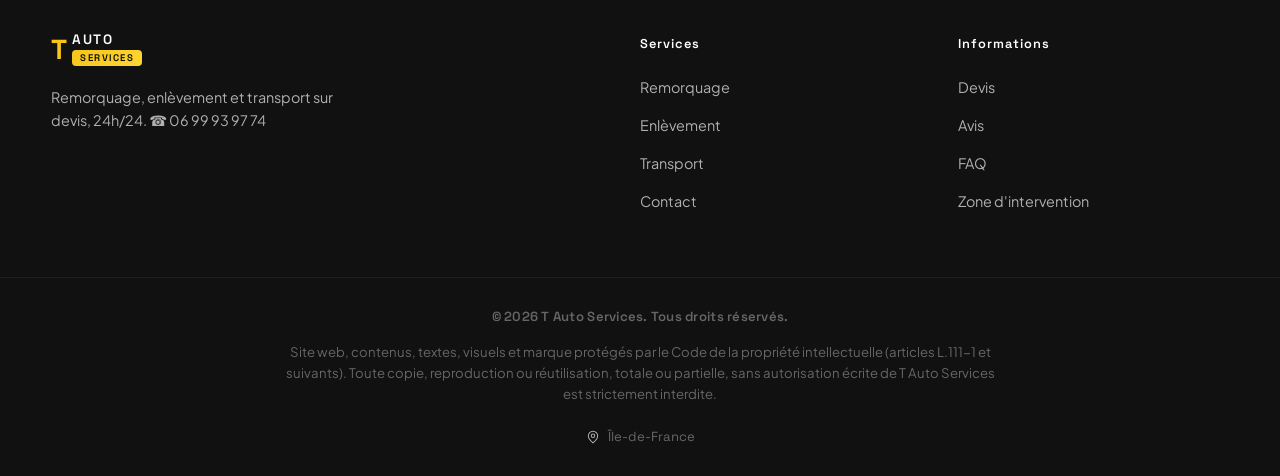
==== commit a03fc3ba: "Renforcer favicon pour Google et retirer les mentions gratuit du site." ====
--- a/index.html
+++ b/index.html
@@ -2,6 +2,13 @@
 <!-- © 2026 T Auto Services. Tous droits réservés. Reproduction du site interdite sans autorisation écrite. -->
 <html lang="fr">
 <head>
+  <meta charset="UTF-8">
+  <meta name="viewport" content="width=device-width, initial-scale=1.0">
+  <link rel="icon" href="/favicon.ico" sizes="48x48">
+  <link rel="icon" type="image/png" sizes="48x48" href="/assets/favicon-48.png">
+  <link rel="icon" type="image/png" sizes="192x192" href="/assets/apple-touch-icon.png">
+  <link rel="apple-touch-icon" sizes="192x192" href="/assets/apple-touch-icon.png">
+  <link rel="manifest" href="/manifest.webmanifest">
   <!-- Google tag (gtag.js) — Google Ads AW-18211673563 -->
   <script async src="https://www.googletagmanager.com/gtag/js?id=AW-18211673563"></script>
   <script>
@@ -10,8 +17,6 @@
     gtag('js', new Date());
     gtag('config', 'AW-18211673563');
   </script>
-  <meta charset="UTF-8">
-  <meta name="viewport" content="width=device-width, initial-scale=1.0">
   <title>Remorquage & Transport 24h/24 France | T Auto Services 06 99 93 97 74</title>
   <meta name="description" content="Remorquage, enlèvement et transport sur devis, toute la France. Intervention urgente 24h/24 Paris et Île-de-France. Appelez le 06 99 93 97 74.">
   <meta name="keywords" content="remorquage ile de france, remorquage sur devis, remorquage 24h, enlèvement épave, transport véhicule, dépanneuse paris, T Auto Services">
@@ -40,11 +45,6 @@
   <meta name="twitter:description" content="Remorquage, enlèvement et transport sur devis, toute la France. Urgence 24h/24. 06 99 93 97 74">
   <meta name="twitter:image" content="https://tautoservices.com/assets/hero-truck.png">
   <meta name="format-detection" content="telephone=yes">
-  <link rel="icon" href="/favicon.ico" sizes="48x48">
-  <link rel="icon" type="image/png" sizes="48x48" href="/assets/favicon-48.png">
-  <link rel="icon" type="image/png" sizes="192x192" href="/assets/apple-touch-icon.png">
-  <link rel="apple-touch-icon" sizes="192x192" href="/assets/apple-touch-icon.png">
-  <link rel="icon" type="image/svg+xml" href="/assets/favicon.svg">
   <link rel="preconnect" href="https://fonts.googleapis.com">
   <link rel="preconnect" href="https://fonts.gstatic.com" crossorigin>
   <link href="https://fonts.googleapis.com/css2?family=Plus+Jakarta+Sans:wght@400;500;600;700&family=Space+Grotesk:wght@500;600;700&display=swap" rel="stylesheet">
@@ -335,7 +335,7 @@
         <div class="faq">
           <details class="faq__item">
             <summary>Comment obtenir un devis ?</summary>
-            <p><strong>Remorquage, enlèvement et transport : tout sur devis.</strong> Appelez le <a href="tel:+33699939774">06 99 93 97 74</a> avec votre localisation : devis gratuit avant départ, partout en France pour le remorquage et le transport.</p>
+            <p><strong>Remorquage, enlèvement et transport : tout sur devis.</strong> Appelez le <a href="tel:+33699939774">06 99 93 97 74</a> avec votre localisation : devis sur simple appel avant départ, partout en France pour le remorquage et le transport.</p>
           </details>
           <details class="faq__item">
             <summary>Intervenez-vous la nuit et le week-end ?</summary>
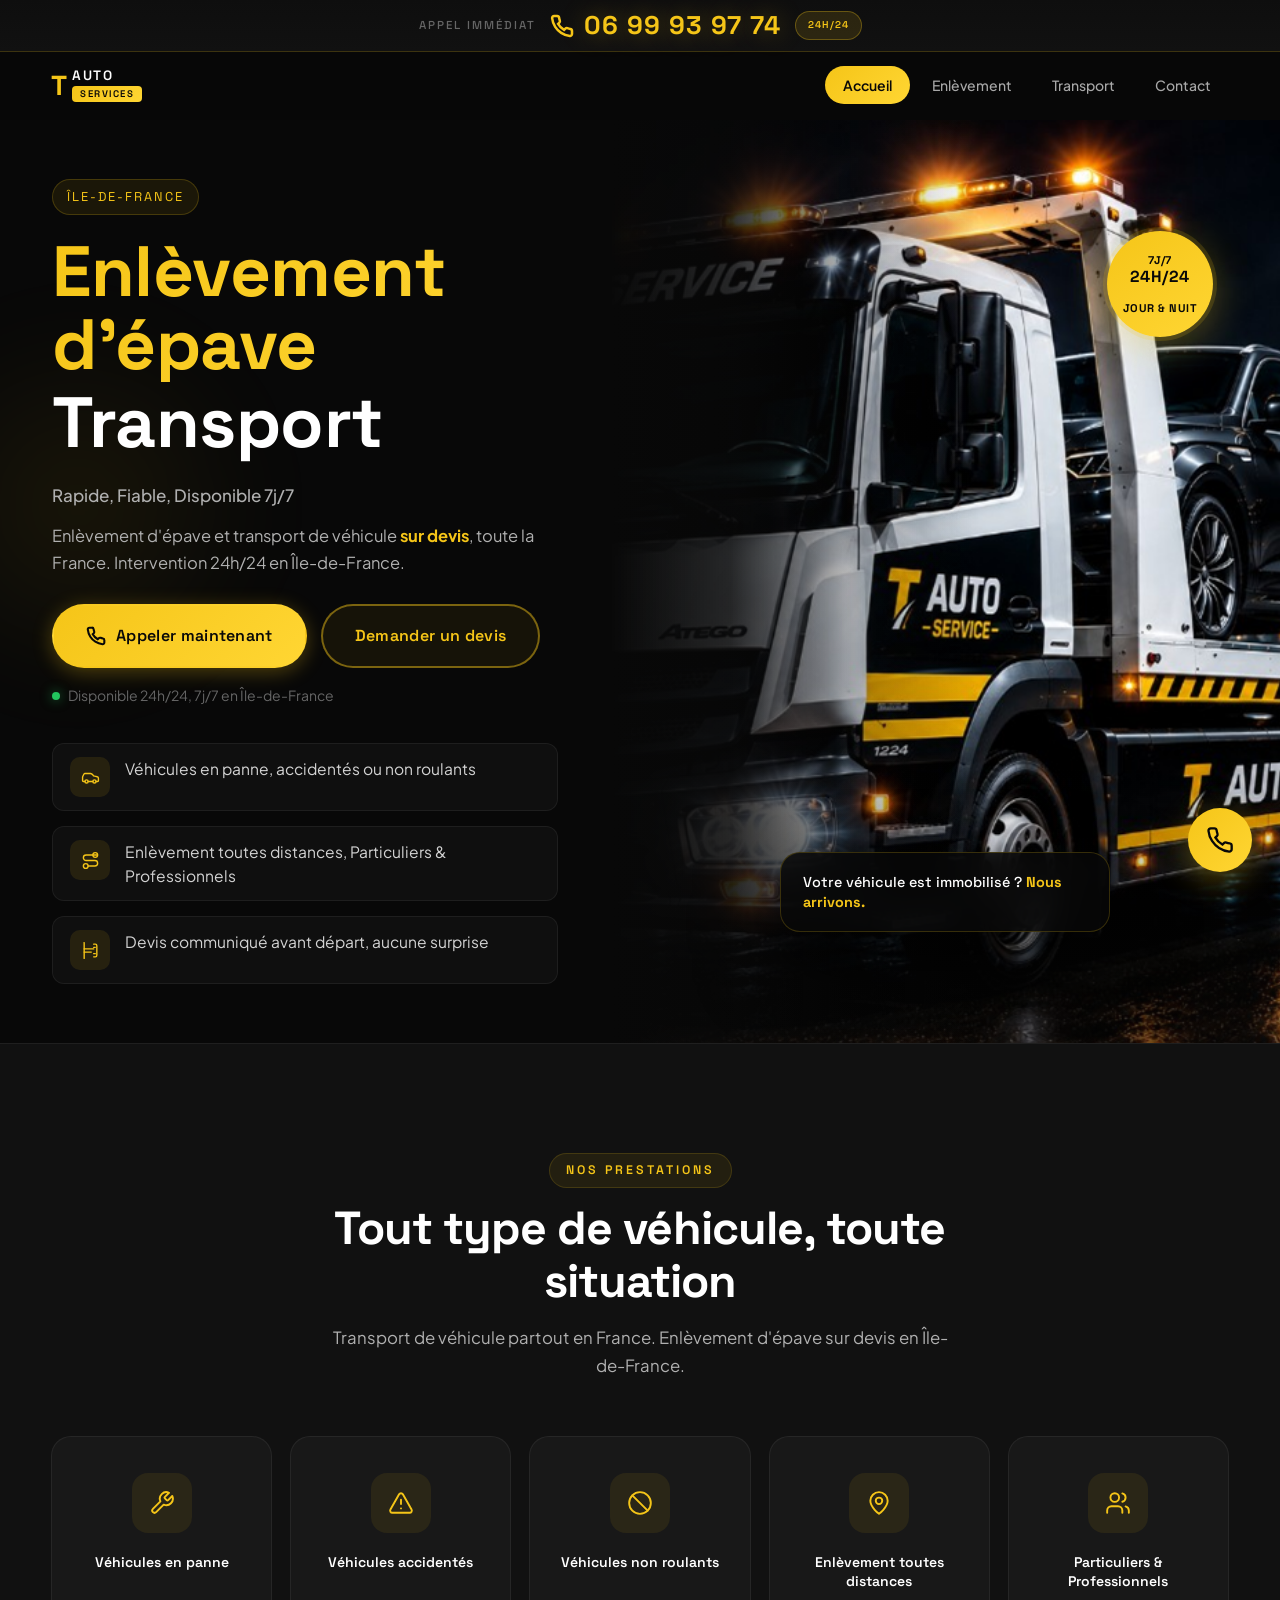
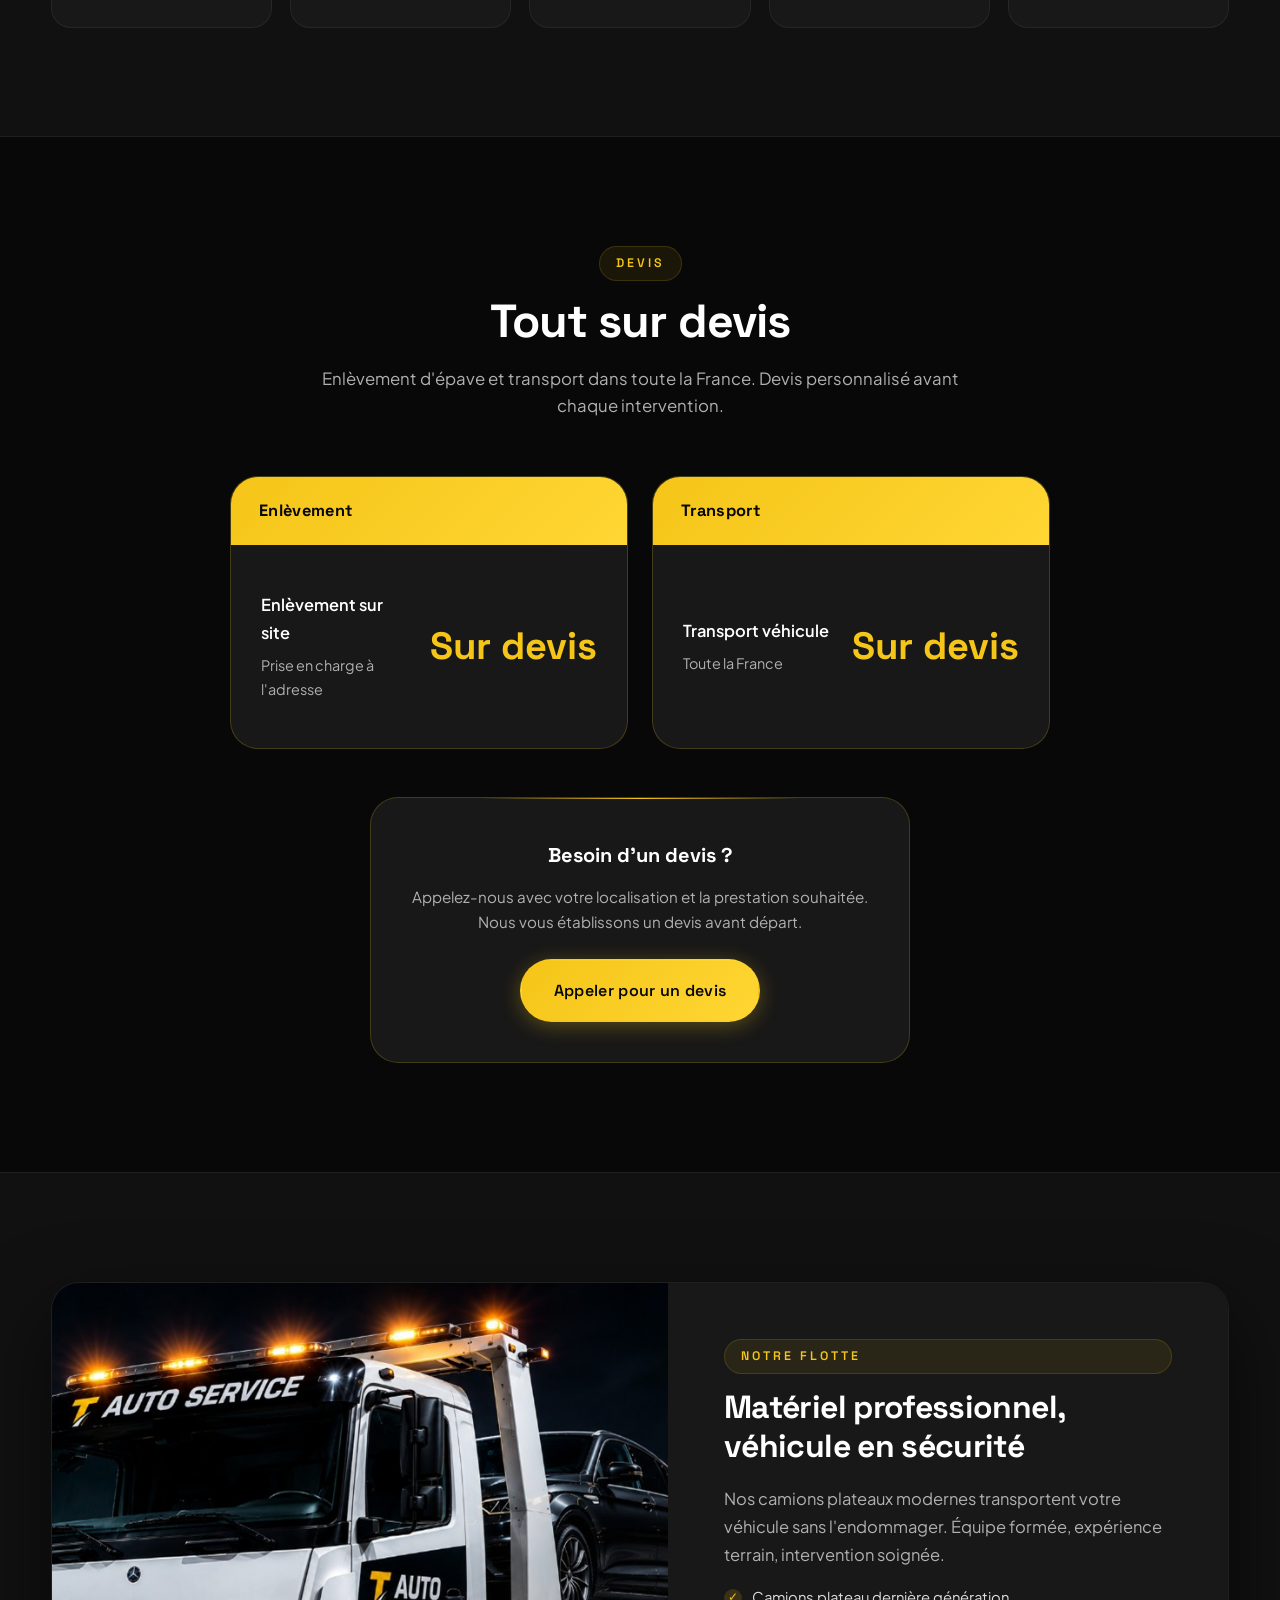
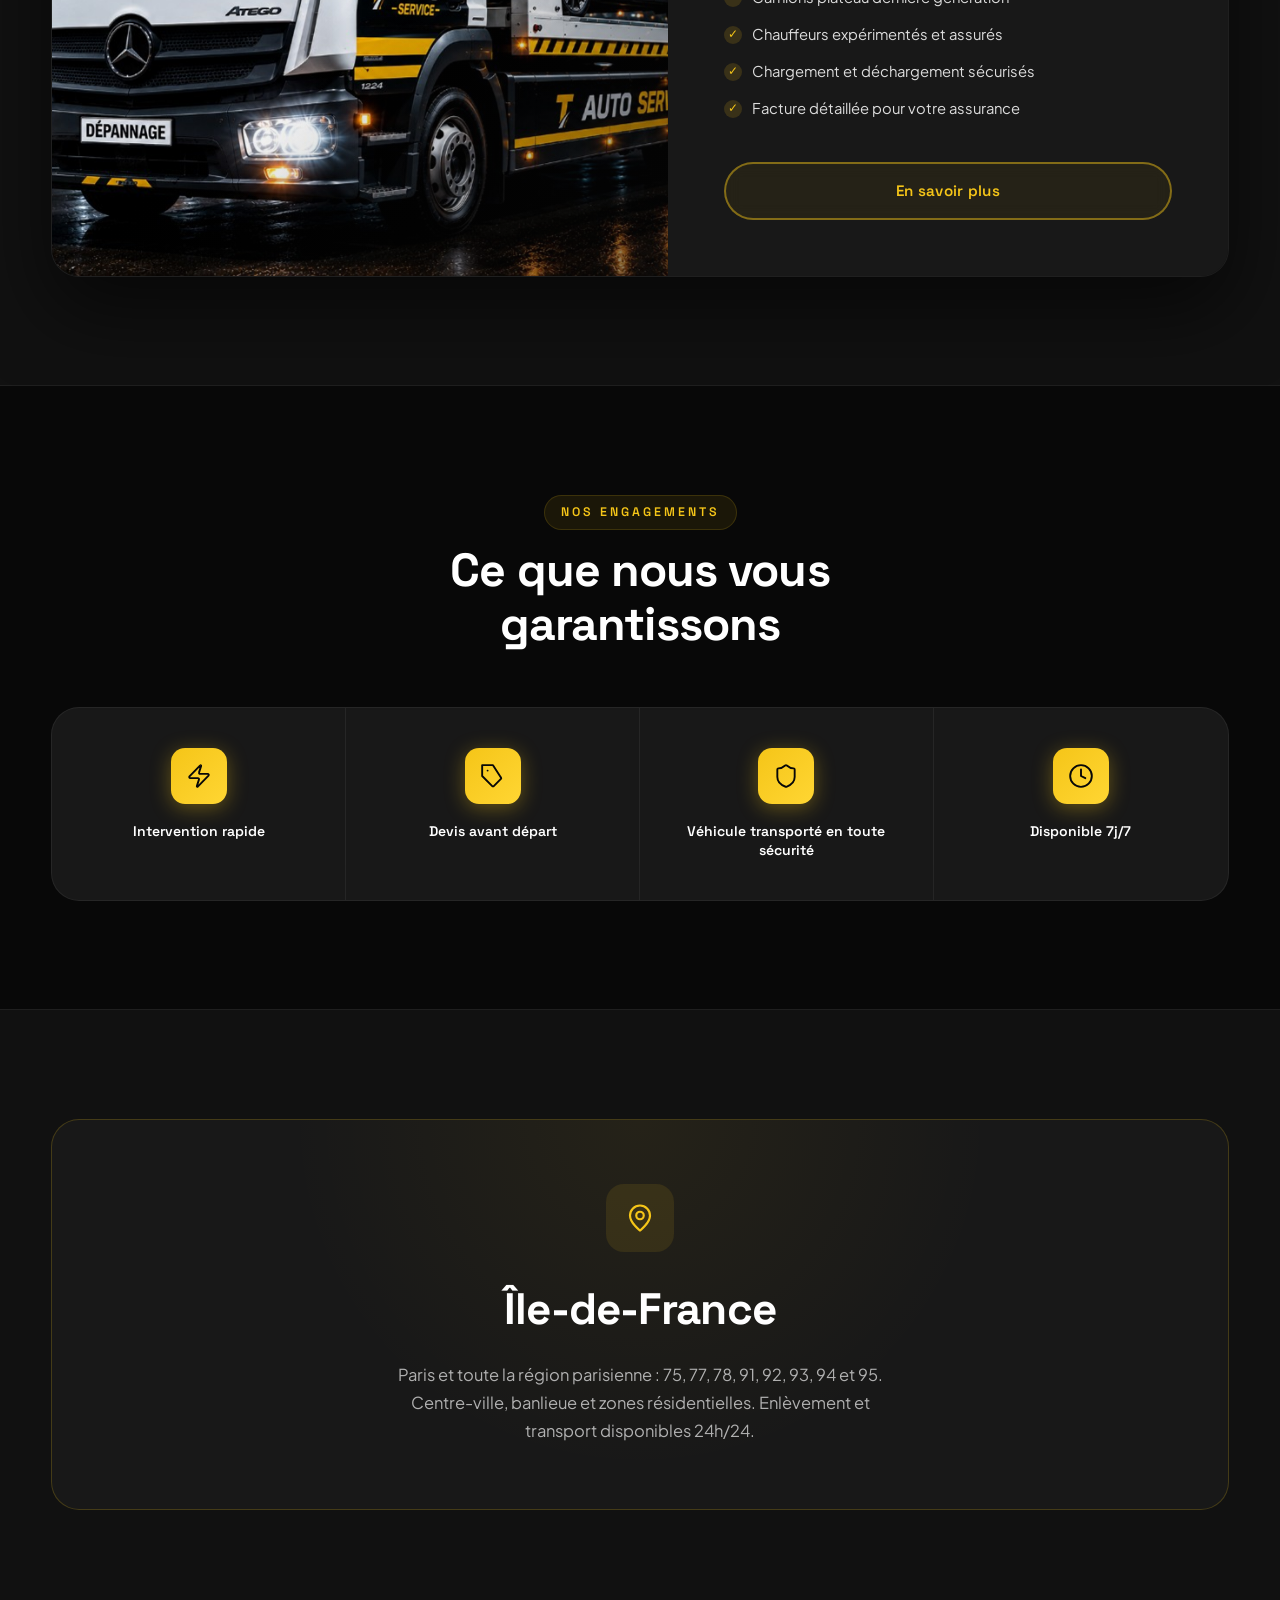
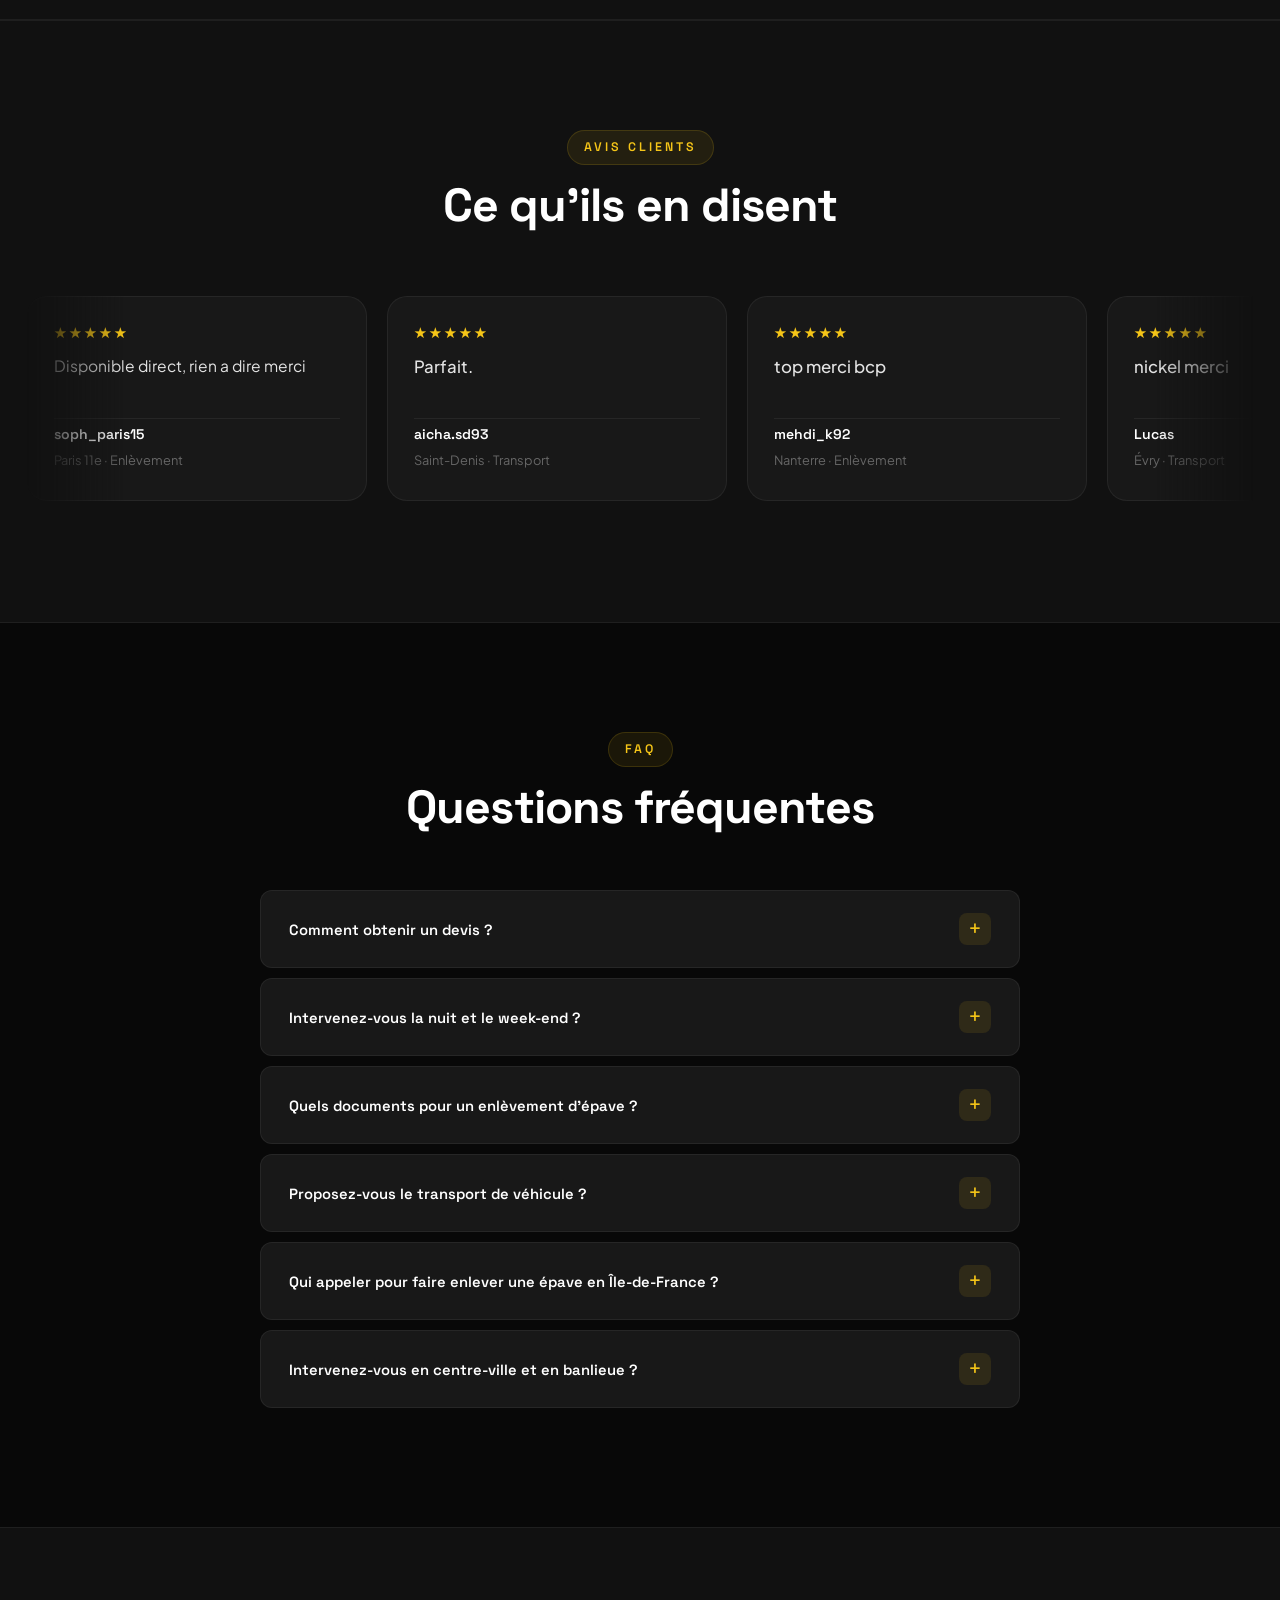
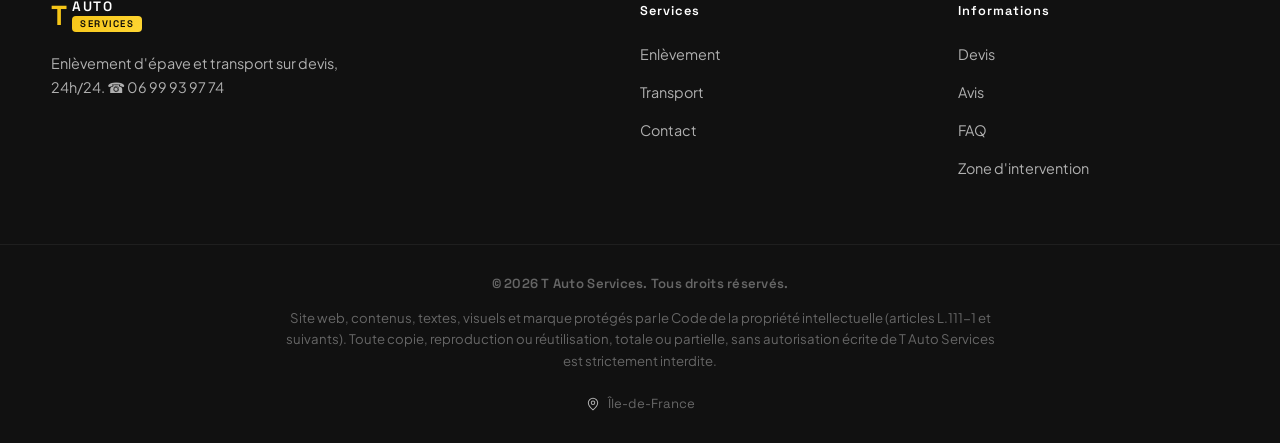
==== commit 367f1ea6: "Suppression du remorquage : site recentre sur enlevement d'epave et transport (pages, SEO, redirecti" ====
--- a/index.html
+++ b/index.html
@@ -17,9 +17,9 @@
     gtag('js', new Date());
     gtag('config', 'AW-18211673563');
   </script>
-  <title>Remorquage & Transport 24h/24 France | T Auto Services 06 99 93 97 74</title>
-  <meta name="description" content="Remorquage, enlèvement et transport sur devis, toute la France. Intervention urgente 24h/24 Paris et Île-de-France. Appelez le 06 99 93 97 74.">
-  <meta name="keywords" content="remorquage ile de france, remorquage sur devis, remorquage 24h, enlèvement épave, transport véhicule, dépanneuse paris, T Auto Services">
+  <title>Enlèvement d'Épave & Transport Véhicule | T Auto Services 06 99 93 97 74</title>
+  <meta name="description" content="Enlèvement d'épave et transport de véhicule sur devis, toute la France. Intervention 24h/24 Paris et Île-de-France. Appelez le 06 99 93 97 74.">
+  <meta name="keywords" content="enlèvement épave ile de france, enlèvement épave sur devis, transport véhicule, épaviste paris, véhicule hors d'usage, T Auto Services">
   <meta name="robots" content="index, follow, max-snippet:-1, max-image-preview:large">
   <meta name="author" content="T Auto Services">
   <meta name="copyright" content="© 2026 T Auto Services. Tous droits réservés. Reproduction interdite.">
@@ -32,29 +32,29 @@
   <meta name="theme-color" content="#080808">
   <meta property="og:type" content="website">
   <meta property="og:locale" content="fr_FR">
-  <meta property="og:title" content="T Auto Services | Remorquage & Transport sur devis 24h/24">
-  <meta property="og:description" content="Remorquage, enlèvement et transport sur devis, toute la France. Urgence 24h/24. ☎ 06 99 93 97 74">
+  <meta property="og:title" content="T Auto Services | Enlèvement d'épave & Transport sur devis 24h/24">
+  <meta property="og:description" content="Enlèvement d'épave et transport de véhicule sur devis, toute la France. Urgence 24h/24. ☎ 06 99 93 97 74">
   <meta property="og:url" content="https://tautoservices.com/">
   <meta property="og:image" content="https://tautoservices.com/assets/hero-truck.png">
   <meta property="og:image:width" content="1024">
   <meta property="og:image:height" content="682">
-  <meta property="og:image:alt" content="Camion dépanneuse T Auto Services, remorquage 24h/24 Île-de-France">
+  <meta property="og:image:alt" content="Camion plateau T Auto Services, enlèvement et transport 24h/24 Île-de-France">
   <meta property="og:site_name" content="T Auto Services">
   <meta name="twitter:card" content="summary_large_image">
-  <meta name="twitter:title" content="T Auto Services | Remorquage 24h/24">
-  <meta name="twitter:description" content="Remorquage, enlèvement et transport sur devis, toute la France. Urgence 24h/24. 06 99 93 97 74">
+  <meta name="twitter:title" content="T Auto Services | Enlèvement d'épave & Transport 24h/24">
+  <meta name="twitter:description" content="Enlèvement d'épave et transport de véhicule sur devis, toute la France. Urgence 24h/24. 06 99 93 97 74">
   <meta name="twitter:image" content="https://tautoservices.com/assets/hero-truck.png">
   <meta name="format-detection" content="telephone=yes">
   <link rel="preconnect" href="https://fonts.googleapis.com">
   <link rel="preconnect" href="https://fonts.gstatic.com" crossorigin>
   <link href="https://fonts.googleapis.com/css2?family=Plus+Jakarta+Sans:wght@400;500;600;700&family=Space+Grotesk:wght@500;600;700&display=swap" rel="stylesheet">
-  <link rel="stylesheet" href="/css/style.css?v=20260608">
+  <link rel="stylesheet" href="/css/style.css?v=20260610">
   <script type="application/ld+json" src="/data/seo.json"></script>
   <script type="application/ld+json">
-  {"@context":"https://schema.org","@type":"WebPage","@id":"https://tautoservices.com/#webpage","url":"https://tautoservices.com/","name":"T Auto Services | Remorquage, enlèvement et transport sur devis","description":"Remorquage, enlèvement et transport sur devis, toute la France. Intervention urgente 24h/24 Paris et Île-de-France.","isPartOf":{"@id":"https://tautoservices.com/#website"},"about":{"@id":"https://tautoservices.com/#business"}}
+  {"@context":"https://schema.org","@type":"WebPage","@id":"https://tautoservices.com/#webpage","url":"https://tautoservices.com/","name":"T Auto Services | Enlèvement d'épave et transport sur devis","description":"Enlèvement d'épave et transport de véhicule sur devis, toute la France. Intervention 24h/24 Paris et Île-de-France.","isPartOf":{"@id":"https://tautoservices.com/#website"},"about":{"@id":"https://tautoservices.com/#business"}}
   </script>
   <script type="application/ld+json">
-  {"@context":"https://schema.org","@type":"FAQPage","@id":"https://tautoservices.com/#faq","mainEntity":[{"@type":"Question","name":"Comment obtenir un devis T Auto Services ?","acceptedAnswer":{"@type":"Answer","text":"Remorquage, enlèvement et transport : tout sur devis. Appelez le 06 99 93 97 74 avec votre localisation. Devis sur simple appel avant départ, remorquage et transport dans toute la France."}},{"@type":"Question","name":"Intervenez-vous la nuit et le week-end ?","acceptedAnswer":{"@type":"Answer","text":"Oui, T Auto Services est disponible 24h/24 et 7j/7, y compris jours fériés. Appelez le 06 99 93 97 74."}},{"@type":"Question","name":"Mon assurance prend-elle en charge le remorquage ?","acceptedAnswer":{"@type":"Answer","text":"Souvent oui, selon votre contrat (assistance 0 km, garantie panne). Nous fournissons une facture détaillée pour votre remboursement."}},{"@type":"Question","name":"Proposez-vous l'enlèvement d'épaves ?","acceptedAnswer":{"@type":"Answer","text":"Oui, l'enlèvement sur site est sur devis, comme le transport. Contact : 06 99 93 97 74."}},{"@type":"Question","name":"Qui appeler pour un remorquage urgent ?","acceptedAnswer":{"@type":"Answer","text":"Appelez T Auto Services au 06 99 93 97 74. Remorquage rapide 24h/24, devis avant départ, toute la France."}},{"@type":"Question","name":"Intervenez-vous en centre-ville et en banlieue ?","acceptedAnswer":{"@type":"Answer","text":"Oui, nous intervenons en centre-ville, banlieue et zones résidentielles. Appelez le 06 99 93 97 74."}}]}
+  {"@context":"https://schema.org","@type":"FAQPage","@id":"https://tautoservices.com/#faq","mainEntity":[{"@type":"Question","name":"Comment obtenir un devis T Auto Services ?","acceptedAnswer":{"@type":"Answer","text":"Enlèvement d'épave et transport : tout sur devis. Appelez le 06 99 93 97 74 avec votre localisation. Devis sur simple appel avant intervention, transport dans toute la France."}},{"@type":"Question","name":"Intervenez-vous la nuit et le week-end ?","acceptedAnswer":{"@type":"Answer","text":"Oui, T Auto Services est disponible 24h/24 et 7j/7, y compris jours fériés. Appelez le 06 99 93 97 74."}},{"@type":"Question","name":"Quels documents pour un enlèvement d'épave ?","acceptedAnswer":{"@type":"Answer","text":"Carte grise barrée avec date et signature, pièce d'identité du titulaire et certificat de non-gage. Nous vous guidons par téléphone au 06 99 93 97 74."}},{"@type":"Question","name":"Proposez-vous le transport de véhicule ?","acceptedAnswer":{"@type":"Answer","text":"Oui, transport de véhicule sur devis dans toute la France, sur camion plateau. Contact : 06 99 93 97 74."}},{"@type":"Question","name":"Qui appeler pour faire enlever une épave ?","acceptedAnswer":{"@type":"Answer","text":"Appelez T Auto Services au 06 99 93 97 74. Enlèvement d'épave sur devis, intervention rapide en Île-de-France."}},{"@type":"Question","name":"Intervenez-vous en centre-ville et en banlieue ?","acceptedAnswer":{"@type":"Answer","text":"Oui, nous intervenons en centre-ville, banlieue et zones résidentielles. Appelez le 06 99 93 97 74."}}]}
   </script>
 </head>
 <body data-seo-page="home">
@@ -83,7 +83,6 @@
       <nav class="nav" id="nav" aria-label="Navigation principale">
         <ul class="nav__list">
           <li><a href="/" class="nav__link nav__link--active">Accueil</a></li>
-          <li><a href="/remorquage.html" class="nav__link">Remorquage</a></li>
           <li><a href="/enlevement-epaves.html" class="nav__link">Enlèvement</a></li>
           <li><a href="/transport.html" class="nav__link">Transport</a></li>
           <li><a href="/contact.html" class="nav__link">Contact</a></li>
@@ -101,12 +100,11 @@
         <div class="hero__content">
           <p class="hero__tagline">Île-de-France</p>
           <h1 class="hero__title">
-            <span class="hero__title-line hero__title-line--white">Remorquage</span>
-            <span class="hero__title-line hero__title-line--yellow">Enlèvement</span>
+            <span class="hero__title-line hero__title-line--yellow">Enlèvement d'épave</span>
             <span class="hero__title-line hero__title-line--white">Transport</span>
           </h1>
           <p class="hero__motto">Rapide, Fiable, Disponible 7j/7</p>
-          <p class="hero__lead">Remorquage, enlèvement et transport <strong>sur devis</strong>, toute la France. Intervention urgente 24h/24 en Île-de-France.</p>
+          <p class="hero__lead">Enlèvement d'épave et transport de véhicule <strong>sur devis</strong>, toute la France. Intervention 24h/24 en Île-de-France.</p>
           <div class="hero__actions">
             <a href="tel:+33699939774" class="btn btn--yellow btn--lg">
               <svg width="20" height="20" viewBox="0 0 24 24" fill="none" stroke="currentColor" stroke-width="2.5" aria-hidden="true"><path d="M22 16.92v3a2 2 0 0 1-2.18 2 19.79 19.79 0 0 1-8.63-3.07 19.5 19.5 0 0 1-6-6 19.79 19.79 0 0 1-3.07-8.67A2 2 0 0 1 4.11 2h3a2 2 0 0 1 2 1.72c.127.96.361 1.903.7 2.81a2 2 0 0 1-.45 2.11L8.09 9.91a16 16 0 0 0 6 6l1.27-1.27a2 2 0 0 1 2.11-.45c.907.339 1.85.573 2.81.7A2 2 0 0 1 22 16.92z"/></svg>
@@ -137,7 +135,7 @@
           </ul>
         </div>
         <div class="hero__media">
-          <img src="/assets/hero-truck.png" alt="Camion dépanneuse T Auto Services en intervention de nuit, remorquage 24h/24 Île-de-France" class="hero__media-img" width="1024" height="682" fetchpriority="high" decoding="async">
+          <img src="/assets/hero-truck.png" alt="Camion plateau T Auto Services en intervention de nuit, enlèvement et transport 24h/24 Île-de-France" class="hero__media-img" width="1024" height="682" fetchpriority="high" decoding="async">
           <div class="hero__media-fade" aria-hidden="true"></div>
           <div class="hero__badge" aria-label="Disponible 7 jours sur 7, 24 heures sur 24">
             7J/7<br><span>24H/24</span><br>JOUR &amp; NUIT
@@ -154,7 +152,7 @@
         <header class="section__header">
           <span class="section__label">Nos prestations</span>
           <h2>Tout type de véhicule, toute situation</h2>
-          <p>Remorquage et transport partout en France. Enlèvement sur devis en Île-de-France.</p>
+          <p>Transport de véhicule partout en France. Enlèvement d'épave sur devis en Île-de-France.</p>
         </header>
         <div class="services-grid">
           <article class="service-item">
@@ -196,21 +194,9 @@
         <header class="section__header">
           <span class="section__label">Devis</span>
           <h2>Tout sur devis</h2>
-          <p>Remorquage et transport dans toute la France. Devis personnalisé avant chaque intervention.</p>
-        </header>
-        <div class="pricing pricing--simple pricing--triple">
-          <div class="pricing__main">
-            <div class="pricing__header">Remorquage</div>
-            <div class="pricing__body">
-              <div class="pricing__row">
-                <div class="pricing__label">
-                  <strong>Remorquage véhicule</strong>
-                  Toute la France
-                </div>
-                <div class="pricing__price">Sur devis</div>
-              </div>
-            </div>
-          </div>
+          <p>Enlèvement d'épave et transport dans toute la France. Devis personnalisé avant chaque intervention.</p>
+        </header>
+        <div class="pricing pricing--simple">
           <div class="pricing__main">
             <div class="pricing__header">Enlèvement</div>
             <div class="pricing__body">
@@ -248,7 +234,7 @@
       <div class="container">
         <div class="showcase">
           <div class="showcase__image">
-            <img src="/assets/hero-truck.png" alt="Flotte T Auto Services, camion dépannage professionnel" loading="lazy" width="600" height="400">
+            <img src="/assets/hero-truck.png" alt="Flotte T Auto Services, camion plateau professionnel" loading="lazy" width="600" height="400">
           </div>
           <div class="showcase__content">
             <span class="section__label">Notre flotte</span>
@@ -261,7 +247,7 @@
               <li>Facture détaillée pour votre assurance</li>
             </ul>
             <br>
-            <a href="/remorquage.html" class="btn btn--outline-yellow">En savoir plus</a>
+            <a href="/transport.html" class="btn btn--outline-yellow">En savoir plus</a>
           </div>
         </div>
       </div>
@@ -309,7 +295,7 @@
             <svg class="icon icon--lg" viewBox="0 0 24 24" fill="none" stroke="currentColor" stroke-width="1.75" stroke-linecap="round" stroke-linejoin="round"><path d="M20 10c0 6-8 12-8 12s-8-6-8-12a8 8 0 0 1 16 0Z"/><circle cx="12" cy="10" r="3"/></svg>
           </div>
           <h2>Île-de-France</h2>
-          <p>Paris et toute la région parisienne : 75, 77, 78, 91, 92, 93, 94 et 95. Centre-ville, banlieue et zones résidentielles. Remorquage urgent disponible 24h/24.</p>
+          <p>Paris et toute la région parisienne : 75, 77, 78, 91, 92, 93, 94 et 95. Centre-ville, banlieue et zones résidentielles. Enlèvement et transport disponibles 24h/24.</p>
         </div>
       </div>
     </section>
@@ -335,23 +321,23 @@
         <div class="faq">
           <details class="faq__item">
             <summary>Comment obtenir un devis ?</summary>
-            <p><strong>Remorquage, enlèvement et transport : tout sur devis.</strong> Appelez le <a href="tel:+33699939774">06 99 93 97 74</a> avec votre localisation : devis sur simple appel avant départ, partout en France pour le remorquage et le transport.</p>
+            <p><strong>Enlèvement d'épave et transport : tout sur devis.</strong> Appelez le <a href="tel:+33699939774">06 99 93 97 74</a> avec votre localisation : devis sur simple appel avant intervention, transport partout en France.</p>
           </details>
           <details class="faq__item">
             <summary>Intervenez-vous la nuit et le week-end ?</summary>
             <p>Oui, T Auto Services est disponible <strong>24h/24 et 7j/7</strong> en Île-de-France, y compris jours fériés.</p>
           </details>
           <details class="faq__item">
-            <summary>Mon assurance prend-elle en charge le remorquage ?</summary>
-            <p>Souvent oui, selon votre contrat (assistance 0 km, garantie panne…). Nous vous fournissons une facture détaillée pour faciliter votre remboursement.</p>
-          </details>
-          <details class="faq__item">
-            <summary>Proposez-vous l'enlèvement d'épaves ?</summary>
-            <p>Oui, l'<strong>enlèvement sur site est sur devis</strong>, comme le transport. Contactez-nous au <a href="tel:+33699939774">06 99 93 97 74</a>.</p>
-          </details>
-          <details class="faq__item">
-            <summary>Qui appeler pour un remorquage urgent en Île-de-France ?</summary>
-            <p>Appelez <strong>T Auto Services au <a href="tel:+33699939774">06 99 93 97 74</a></strong>. Remorquage rapide 24h/24, devis avant départ.</p>
+            <summary>Quels documents pour un enlèvement d'épave ?</summary>
+            <p>La <strong>carte grise barrée</strong> avec date et signature, une pièce d'identité du titulaire et un certificat de non-gage. On vous guide par téléphone.</p>
+          </details>
+          <details class="faq__item">
+            <summary>Proposez-vous le transport de véhicule ?</summary>
+            <p>Oui, le <strong>transport sur camion plateau est sur devis</strong>, dans toute la France. Contactez-nous au <a href="tel:+33699939774">06 99 93 97 74</a>.</p>
+          </details>
+          <details class="faq__item">
+            <summary>Qui appeler pour faire enlever une épave en Île-de-France ?</summary>
+            <p>Appelez <strong>T Auto Services au <a href="tel:+33699939774">06 99 93 97 74</a></strong>. Enlèvement d'épave sur devis, intervention rapide.</p>
           </details>
           <details class="faq__item">
             <summary>Intervenez-vous en centre-ville et en banlieue ?</summary>
@@ -372,12 +358,11 @@
             <span class="logo__services">Services</span>
           </span>
         </a>
-        <p>Remorquage, enlèvement et transport sur devis, 24h/24. ☎ <a href="tel:+33699939774">06 99 93 97 74</a></p>
+        <p>Enlèvement d'épave et transport sur devis, 24h/24. ☎ <a href="tel:+33699939774">06 99 93 97 74</a></p>
       </div>
       <nav aria-label="Liens services">
         <h3>Services</h3>
         <ul>
-          <li><a href="/remorquage.html">Remorquage</a></li>
           <li><a href="/enlevement-epaves.html">Enlèvement</a></li>
           <li><a href="/transport.html">Transport</a></li>
           <li><a href="/contact.html">Contact</a></li>
@@ -406,6 +391,6 @@
     <svg width="28" height="28" viewBox="0 0 24 24" fill="none" stroke="currentColor" stroke-width="2" aria-hidden="true"><path d="M22 16.92v3a2 2 0 0 1-2.18 2 19.79 19.79 0 0 1-8.63-3.07 19.5 19.5 0 0 1-6-6 19.79 19.79 0 0 1-3.07-8.67A2 2 0 0 1 4.11 2h3a2 2 0 0 1 2 1.72c.127.96.361 1.903.7 2.81a2 2 0 0 1-.45 2.11L8.09 9.91a16 16 0 0 0 6 6l1.27-1.27a2 2 0 0 1 2.11-.45c.907.339 1.85.573 2.81.7A2 2 0 0 1 22 16.92z"/></svg>
   </a>
 
-  <script src="/js/main.js?v=20260608"></script>
+  <script src="/js/main.js?v=20260610"></script>
 </body>
 </html>
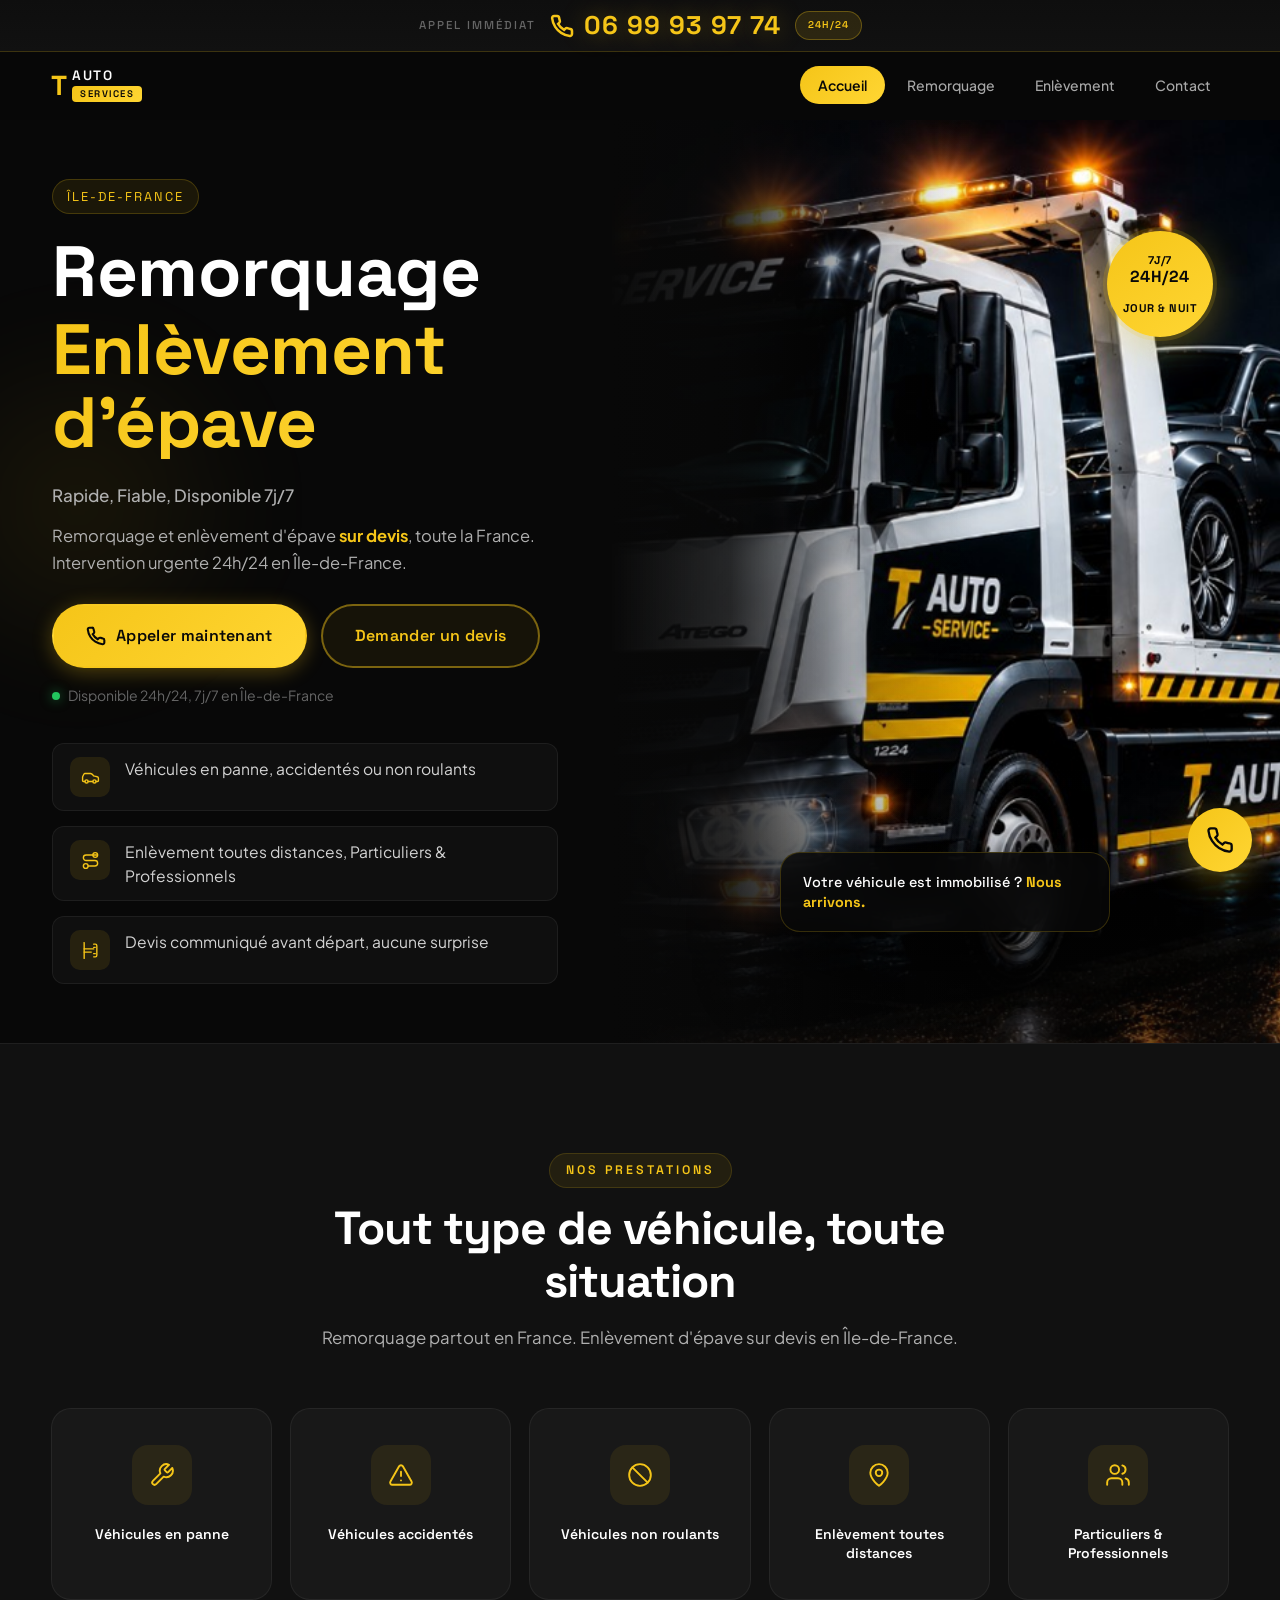
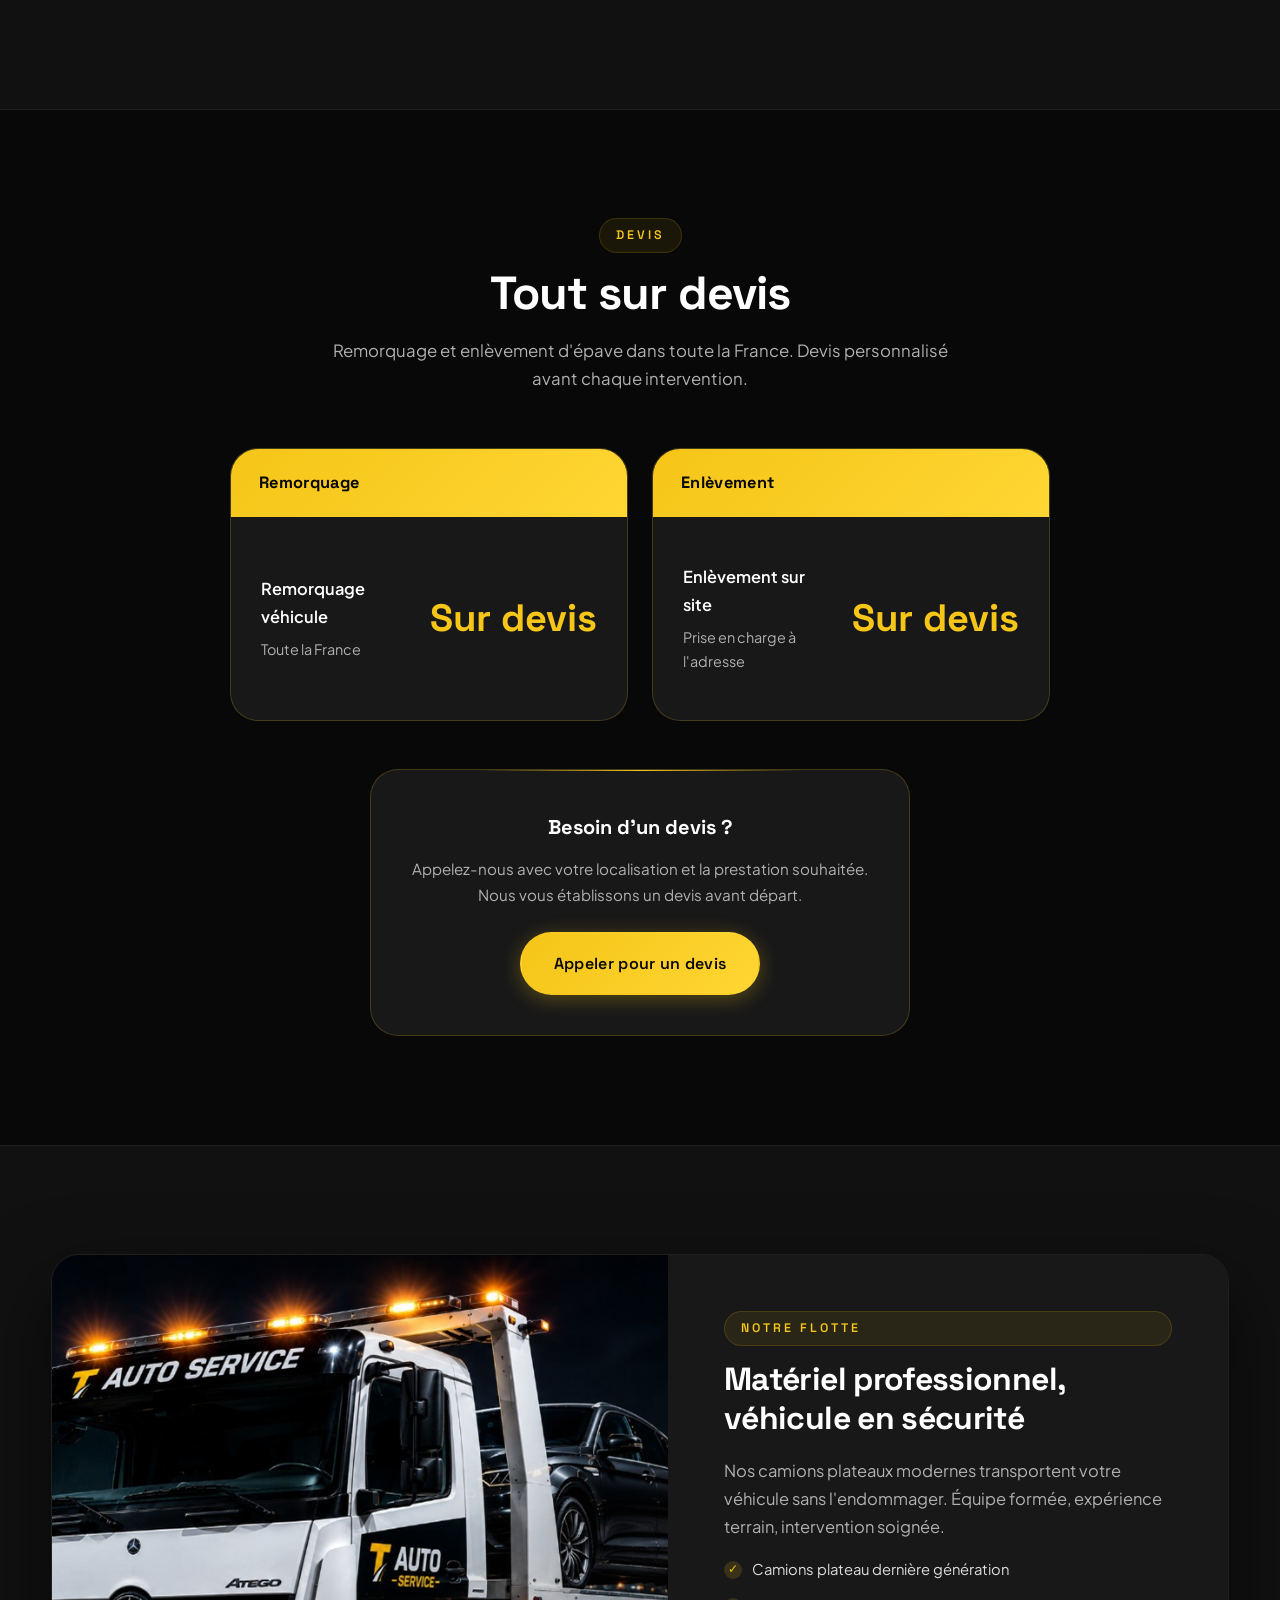
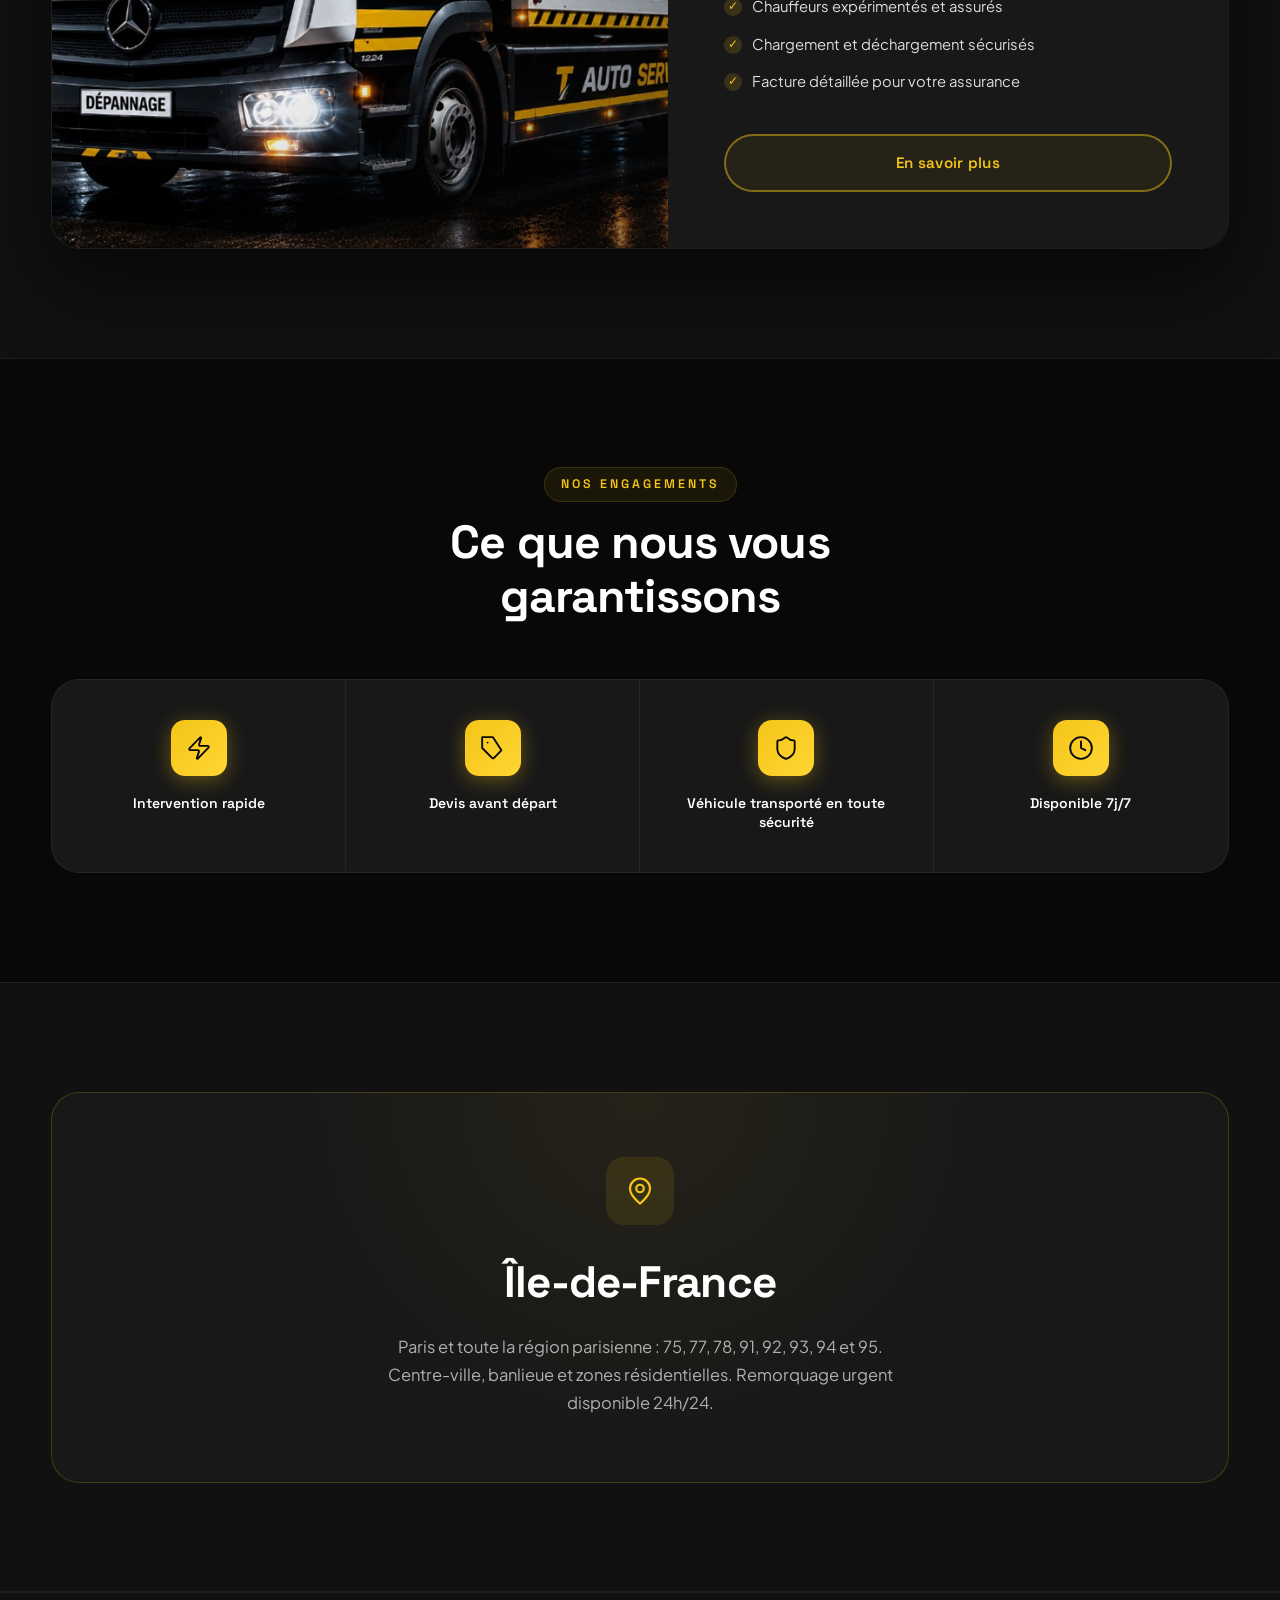
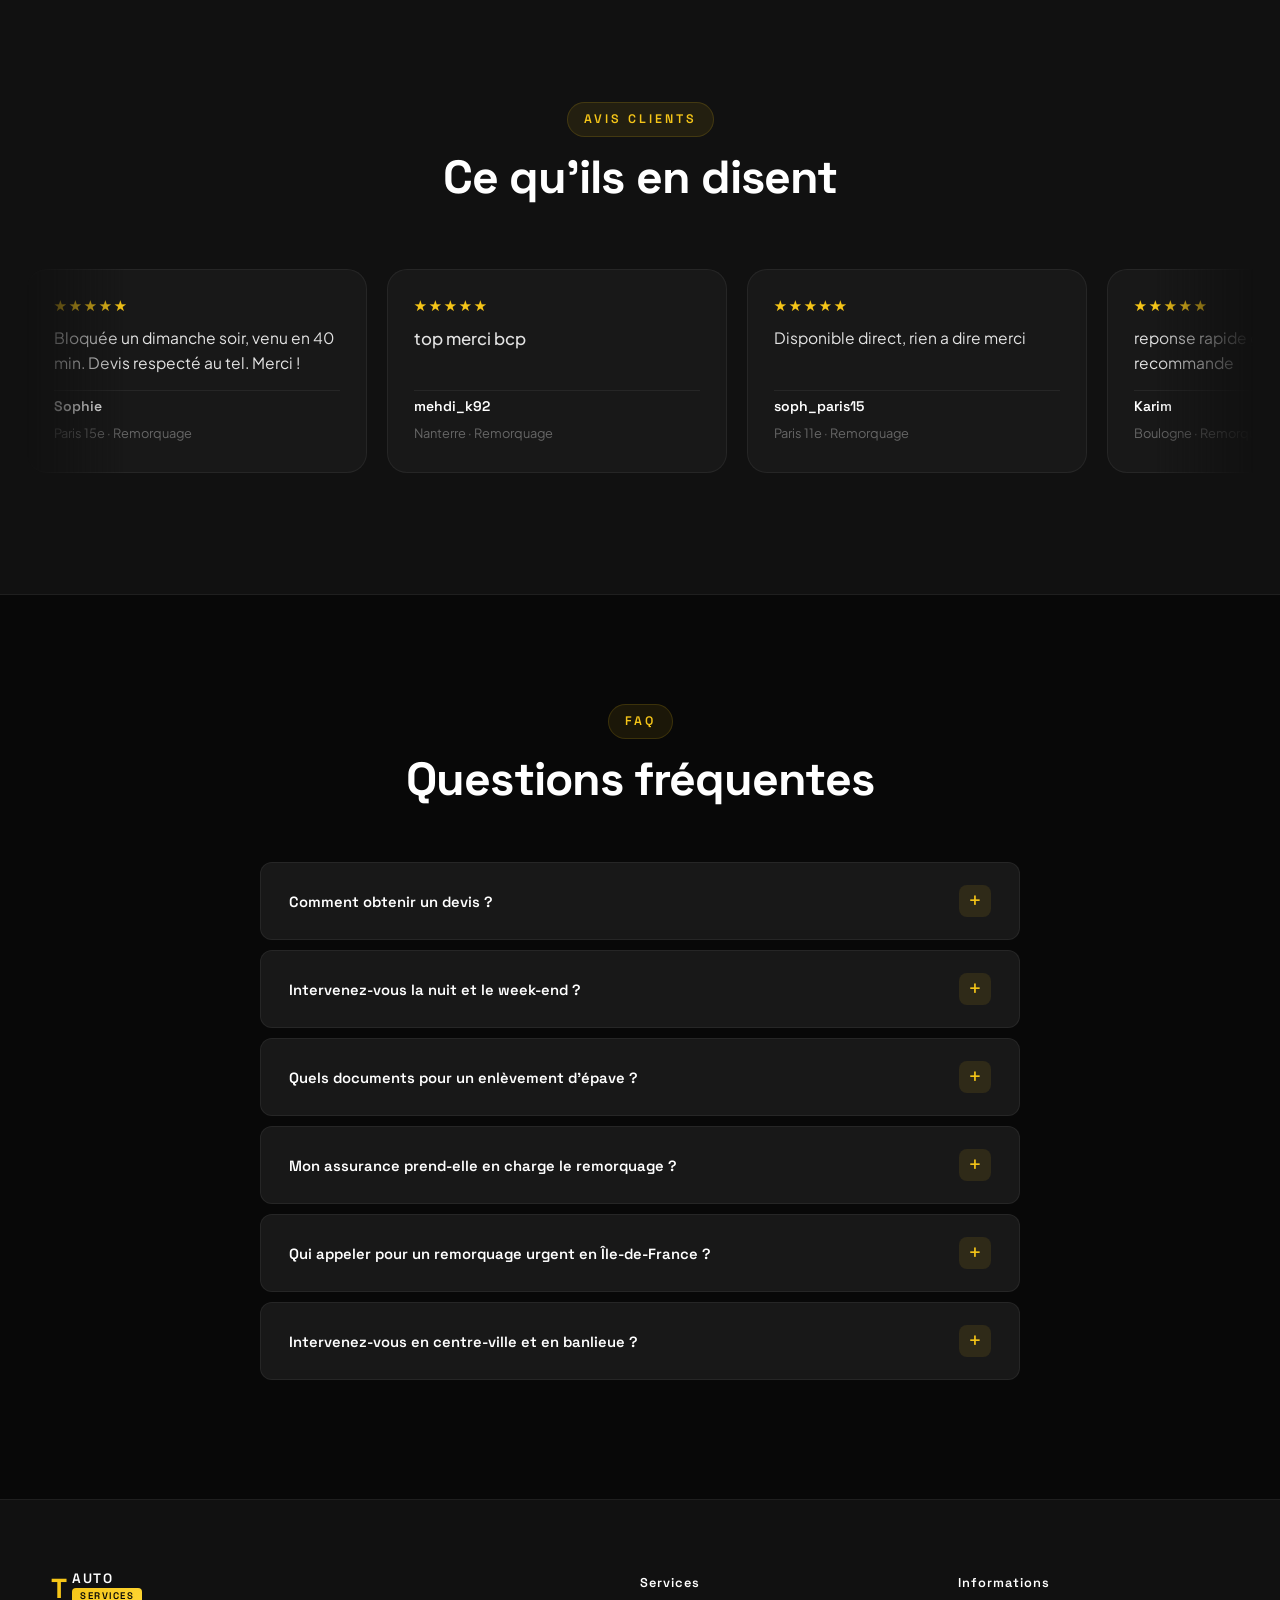
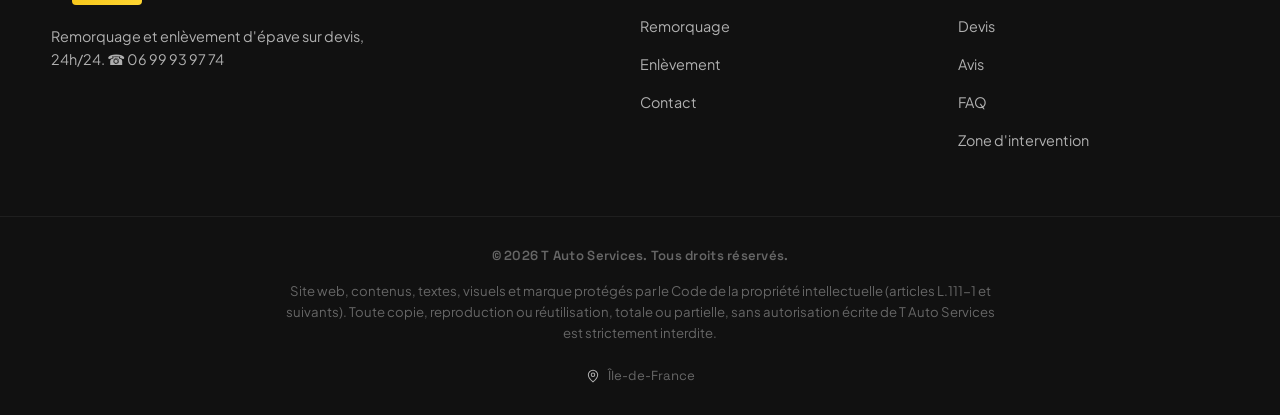
==== commit b02e84ab: "Correction : retour au remorquage + enlevement d'epave, suppression du transport Co-authored-by: Cur" ====
--- a/index.html
+++ b/index.html
@@ -17,9 +17,9 @@
     gtag('js', new Date());
     gtag('config', 'AW-18211673563');
   </script>
-  <title>Enlèvement d'Épave & Transport Véhicule | T Auto Services 06 99 93 97 74</title>
-  <meta name="description" content="Enlèvement d'épave et transport de véhicule sur devis, toute la France. Intervention 24h/24 Paris et Île-de-France. Appelez le 06 99 93 97 74.">
-  <meta name="keywords" content="enlèvement épave ile de france, enlèvement épave sur devis, transport véhicule, épaviste paris, véhicule hors d'usage, T Auto Services">
+  <title>Remorquage & Enlèvement d'Épave 24h/24 | T Auto Services 06 99 93 97 74</title>
+  <meta name="description" content="Remorquage et enlèvement d'épave sur devis, toute la France. Intervention urgente 24h/24 Paris et Île-de-France. Appelez le 06 99 93 97 74.">
+  <meta name="keywords" content="remorquage ile de france, remorquage sur devis, remorquage 24h, enlèvement épave, épaviste paris, véhicule hors d'usage, T Auto Services">
   <meta name="robots" content="index, follow, max-snippet:-1, max-image-preview:large">
   <meta name="author" content="T Auto Services">
   <meta name="copyright" content="© 2026 T Auto Services. Tous droits réservés. Reproduction interdite.">
@@ -32,17 +32,17 @@
   <meta name="theme-color" content="#080808">
   <meta property="og:type" content="website">
   <meta property="og:locale" content="fr_FR">
-  <meta property="og:title" content="T Auto Services | Enlèvement d'épave & Transport sur devis 24h/24">
-  <meta property="og:description" content="Enlèvement d'épave et transport de véhicule sur devis, toute la France. Urgence 24h/24. ☎ 06 99 93 97 74">
+  <meta property="og:title" content="T Auto Services | Remorquage & Enlèvement d'épave sur devis 24h/24">
+  <meta property="og:description" content="Remorquage et enlèvement d'épave sur devis, toute la France. Urgence 24h/24. ☎ 06 99 93 97 74">
   <meta property="og:url" content="https://tautoservices.com/">
   <meta property="og:image" content="https://tautoservices.com/assets/hero-truck.png">
   <meta property="og:image:width" content="1024">
   <meta property="og:image:height" content="682">
-  <meta property="og:image:alt" content="Camion plateau T Auto Services, enlèvement et transport 24h/24 Île-de-France">
+  <meta property="og:image:alt" content="Camion dépanneuse T Auto Services, remorquage et enlèvement 24h/24 Île-de-France">
   <meta property="og:site_name" content="T Auto Services">
   <meta name="twitter:card" content="summary_large_image">
-  <meta name="twitter:title" content="T Auto Services | Enlèvement d'épave & Transport 24h/24">
-  <meta name="twitter:description" content="Enlèvement d'épave et transport de véhicule sur devis, toute la France. Urgence 24h/24. 06 99 93 97 74">
+  <meta name="twitter:title" content="T Auto Services | Remorquage & Enlèvement d'épave 24h/24">
+  <meta name="twitter:description" content="Remorquage et enlèvement d'épave sur devis, toute la France. Urgence 24h/24. 06 99 93 97 74">
   <meta name="twitter:image" content="https://tautoservices.com/assets/hero-truck.png">
   <meta name="format-detection" content="telephone=yes">
   <link rel="preconnect" href="https://fonts.googleapis.com">
@@ -51,10 +51,10 @@
   <link rel="stylesheet" href="/css/style.css?v=20260610">
   <script type="application/ld+json" src="/data/seo.json"></script>
   <script type="application/ld+json">
-  {"@context":"https://schema.org","@type":"WebPage","@id":"https://tautoservices.com/#webpage","url":"https://tautoservices.com/","name":"T Auto Services | Enlèvement d'épave et transport sur devis","description":"Enlèvement d'épave et transport de véhicule sur devis, toute la France. Intervention 24h/24 Paris et Île-de-France.","isPartOf":{"@id":"https://tautoservices.com/#website"},"about":{"@id":"https://tautoservices.com/#business"}}
+  {"@context":"https://schema.org","@type":"WebPage","@id":"https://tautoservices.com/#webpage","url":"https://tautoservices.com/","name":"T Auto Services | Remorquage et enlèvement d'épave sur devis","description":"Remorquage et enlèvement d'épave sur devis, toute la France. Intervention urgente 24h/24 Paris et Île-de-France.","isPartOf":{"@id":"https://tautoservices.com/#website"},"about":{"@id":"https://tautoservices.com/#business"}}
   </script>
   <script type="application/ld+json">
-  {"@context":"https://schema.org","@type":"FAQPage","@id":"https://tautoservices.com/#faq","mainEntity":[{"@type":"Question","name":"Comment obtenir un devis T Auto Services ?","acceptedAnswer":{"@type":"Answer","text":"Enlèvement d'épave et transport : tout sur devis. Appelez le 06 99 93 97 74 avec votre localisation. Devis sur simple appel avant intervention, transport dans toute la France."}},{"@type":"Question","name":"Intervenez-vous la nuit et le week-end ?","acceptedAnswer":{"@type":"Answer","text":"Oui, T Auto Services est disponible 24h/24 et 7j/7, y compris jours fériés. Appelez le 06 99 93 97 74."}},{"@type":"Question","name":"Quels documents pour un enlèvement d'épave ?","acceptedAnswer":{"@type":"Answer","text":"Carte grise barrée avec date et signature, pièce d'identité du titulaire et certificat de non-gage. Nous vous guidons par téléphone au 06 99 93 97 74."}},{"@type":"Question","name":"Proposez-vous le transport de véhicule ?","acceptedAnswer":{"@type":"Answer","text":"Oui, transport de véhicule sur devis dans toute la France, sur camion plateau. Contact : 06 99 93 97 74."}},{"@type":"Question","name":"Qui appeler pour faire enlever une épave ?","acceptedAnswer":{"@type":"Answer","text":"Appelez T Auto Services au 06 99 93 97 74. Enlèvement d'épave sur devis, intervention rapide en Île-de-France."}},{"@type":"Question","name":"Intervenez-vous en centre-ville et en banlieue ?","acceptedAnswer":{"@type":"Answer","text":"Oui, nous intervenons en centre-ville, banlieue et zones résidentielles. Appelez le 06 99 93 97 74."}}]}
+  {"@context":"https://schema.org","@type":"FAQPage","@id":"https://tautoservices.com/#faq","mainEntity":[{"@type":"Question","name":"Comment obtenir un devis T Auto Services ?","acceptedAnswer":{"@type":"Answer","text":"Remorquage et enlèvement d'épave : tout sur devis. Appelez le 06 99 93 97 74 avec votre localisation. Devis sur simple appel avant départ, remorquage dans toute la France."}},{"@type":"Question","name":"Intervenez-vous la nuit et le week-end ?","acceptedAnswer":{"@type":"Answer","text":"Oui, T Auto Services est disponible 24h/24 et 7j/7, y compris jours fériés. Appelez le 06 99 93 97 74."}},{"@type":"Question","name":"Mon assurance prend-elle en charge le remorquage ?","acceptedAnswer":{"@type":"Answer","text":"Souvent oui, selon votre contrat (assistance 0 km, garantie panne). Nous fournissons une facture détaillée pour votre remboursement."}},{"@type":"Question","name":"Quels documents pour un enlèvement d'épave ?","acceptedAnswer":{"@type":"Answer","text":"Carte grise barrée avec date et signature, pièce d'identité du titulaire et certificat de non-gage. Nous vous guidons par téléphone au 06 99 93 97 74."}},{"@type":"Question","name":"Qui appeler pour un remorquage urgent ?","acceptedAnswer":{"@type":"Answer","text":"Appelez T Auto Services au 06 99 93 97 74. Remorquage rapide 24h/24, devis avant départ, toute la France."}},{"@type":"Question","name":"Intervenez-vous en centre-ville et en banlieue ?","acceptedAnswer":{"@type":"Answer","text":"Oui, nous intervenons en centre-ville, banlieue et zones résidentielles. Appelez le 06 99 93 97 74."}}]}
   </script>
 </head>
 <body data-seo-page="home">
@@ -83,8 +83,8 @@
       <nav class="nav" id="nav" aria-label="Navigation principale">
         <ul class="nav__list">
           <li><a href="/" class="nav__link nav__link--active">Accueil</a></li>
+          <li><a href="/remorquage.html" class="nav__link">Remorquage</a></li>
           <li><a href="/enlevement-epaves.html" class="nav__link">Enlèvement</a></li>
-          <li><a href="/transport.html" class="nav__link">Transport</a></li>
           <li><a href="/contact.html" class="nav__link">Contact</a></li>
         </ul>
       </nav>
@@ -100,11 +100,11 @@
         <div class="hero__content">
           <p class="hero__tagline">Île-de-France</p>
           <h1 class="hero__title">
+            <span class="hero__title-line hero__title-line--white">Remorquage</span>
             <span class="hero__title-line hero__title-line--yellow">Enlèvement d'épave</span>
-            <span class="hero__title-line hero__title-line--white">Transport</span>
           </h1>
           <p class="hero__motto">Rapide, Fiable, Disponible 7j/7</p>
-          <p class="hero__lead">Enlèvement d'épave et transport de véhicule <strong>sur devis</strong>, toute la France. Intervention 24h/24 en Île-de-France.</p>
+          <p class="hero__lead">Remorquage et enlèvement d'épave <strong>sur devis</strong>, toute la France. Intervention urgente 24h/24 en Île-de-France.</p>
           <div class="hero__actions">
             <a href="tel:+33699939774" class="btn btn--yellow btn--lg">
               <svg width="20" height="20" viewBox="0 0 24 24" fill="none" stroke="currentColor" stroke-width="2.5" aria-hidden="true"><path d="M22 16.92v3a2 2 0 0 1-2.18 2 19.79 19.79 0 0 1-8.63-3.07 19.5 19.5 0 0 1-6-6 19.79 19.79 0 0 1-3.07-8.67A2 2 0 0 1 4.11 2h3a2 2 0 0 1 2 1.72c.127.96.361 1.903.7 2.81a2 2 0 0 1-.45 2.11L8.09 9.91a16 16 0 0 0 6 6l1.27-1.27a2 2 0 0 1 2.11-.45c.907.339 1.85.573 2.81.7A2 2 0 0 1 22 16.92z"/></svg>
@@ -135,7 +135,7 @@
           </ul>
         </div>
         <div class="hero__media">
-          <img src="/assets/hero-truck.png" alt="Camion plateau T Auto Services en intervention de nuit, enlèvement et transport 24h/24 Île-de-France" class="hero__media-img" width="1024" height="682" fetchpriority="high" decoding="async">
+          <img src="/assets/hero-truck.png" alt="Camion dépanneuse T Auto Services en intervention de nuit, remorquage 24h/24 Île-de-France" class="hero__media-img" width="1024" height="682" fetchpriority="high" decoding="async">
           <div class="hero__media-fade" aria-hidden="true"></div>
           <div class="hero__badge" aria-label="Disponible 7 jours sur 7, 24 heures sur 24">
             7J/7<br><span>24H/24</span><br>JOUR &amp; NUIT
@@ -152,7 +152,7 @@
         <header class="section__header">
           <span class="section__label">Nos prestations</span>
           <h2>Tout type de véhicule, toute situation</h2>
-          <p>Transport de véhicule partout en France. Enlèvement d'épave sur devis en Île-de-France.</p>
+          <p>Remorquage partout en France. Enlèvement d'épave sur devis en Île-de-France.</p>
         </header>
         <div class="services-grid">
           <article class="service-item">
@@ -194,9 +194,21 @@
         <header class="section__header">
           <span class="section__label">Devis</span>
           <h2>Tout sur devis</h2>
-          <p>Enlèvement d'épave et transport dans toute la France. Devis personnalisé avant chaque intervention.</p>
+          <p>Remorquage et enlèvement d'épave dans toute la France. Devis personnalisé avant chaque intervention.</p>
         </header>
         <div class="pricing pricing--simple">
+          <div class="pricing__main">
+            <div class="pricing__header">Remorquage</div>
+            <div class="pricing__body">
+              <div class="pricing__row">
+                <div class="pricing__label">
+                  <strong>Remorquage véhicule</strong>
+                  Toute la France
+                </div>
+                <div class="pricing__price">Sur devis</div>
+              </div>
+            </div>
+          </div>
           <div class="pricing__main">
             <div class="pricing__header">Enlèvement</div>
             <div class="pricing__body">
@@ -204,18 +216,6 @@
                 <div class="pricing__label">
                   <strong>Enlèvement sur site</strong>
                   Prise en charge à l'adresse
-                </div>
-                <div class="pricing__price">Sur devis</div>
-              </div>
-            </div>
-          </div>
-          <div class="pricing__main">
-            <div class="pricing__header">Transport</div>
-            <div class="pricing__body">
-              <div class="pricing__row">
-                <div class="pricing__label">
-                  <strong>Transport véhicule</strong>
-                  Toute la France
                 </div>
                 <div class="pricing__price">Sur devis</div>
               </div>
@@ -247,7 +247,7 @@
               <li>Facture détaillée pour votre assurance</li>
             </ul>
             <br>
-            <a href="/transport.html" class="btn btn--outline-yellow">En savoir plus</a>
+            <a href="/remorquage.html" class="btn btn--outline-yellow">En savoir plus</a>
           </div>
         </div>
       </div>
@@ -295,7 +295,7 @@
             <svg class="icon icon--lg" viewBox="0 0 24 24" fill="none" stroke="currentColor" stroke-width="1.75" stroke-linecap="round" stroke-linejoin="round"><path d="M20 10c0 6-8 12-8 12s-8-6-8-12a8 8 0 0 1 16 0Z"/><circle cx="12" cy="10" r="3"/></svg>
           </div>
           <h2>Île-de-France</h2>
-          <p>Paris et toute la région parisienne : 75, 77, 78, 91, 92, 93, 94 et 95. Centre-ville, banlieue et zones résidentielles. Enlèvement et transport disponibles 24h/24.</p>
+          <p>Paris et toute la région parisienne : 75, 77, 78, 91, 92, 93, 94 et 95. Centre-ville, banlieue et zones résidentielles. Remorquage urgent disponible 24h/24.</p>
         </div>
       </div>
     </section>
@@ -321,7 +321,7 @@
         <div class="faq">
           <details class="faq__item">
             <summary>Comment obtenir un devis ?</summary>
-            <p><strong>Enlèvement d'épave et transport : tout sur devis.</strong> Appelez le <a href="tel:+33699939774">06 99 93 97 74</a> avec votre localisation : devis sur simple appel avant intervention, transport partout en France.</p>
+            <p><strong>Remorquage et enlèvement d'épave : tout sur devis.</strong> Appelez le <a href="tel:+33699939774">06 99 93 97 74</a> avec votre localisation : devis sur simple appel avant départ, remorquage partout en France.</p>
           </details>
           <details class="faq__item">
             <summary>Intervenez-vous la nuit et le week-end ?</summary>
@@ -332,12 +332,12 @@
             <p>La <strong>carte grise barrée</strong> avec date et signature, une pièce d'identité du titulaire et un certificat de non-gage. On vous guide par téléphone.</p>
           </details>
           <details class="faq__item">
-            <summary>Proposez-vous le transport de véhicule ?</summary>
-            <p>Oui, le <strong>transport sur camion plateau est sur devis</strong>, dans toute la France. Contactez-nous au <a href="tel:+33699939774">06 99 93 97 74</a>.</p>
-          </details>
-          <details class="faq__item">
-            <summary>Qui appeler pour faire enlever une épave en Île-de-France ?</summary>
-            <p>Appelez <strong>T Auto Services au <a href="tel:+33699939774">06 99 93 97 74</a></strong>. Enlèvement d'épave sur devis, intervention rapide.</p>
+            <summary>Mon assurance prend-elle en charge le remorquage ?</summary>
+            <p>Souvent oui, selon votre contrat (assistance 0 km, garantie panne…). Nous vous fournissons une facture détaillée pour faciliter votre remboursement.</p>
+          </details>
+          <details class="faq__item">
+            <summary>Qui appeler pour un remorquage urgent en Île-de-France ?</summary>
+            <p>Appelez <strong>T Auto Services au <a href="tel:+33699939774">06 99 93 97 74</a></strong>. Remorquage rapide 24h/24, devis avant départ.</p>
           </details>
           <details class="faq__item">
             <summary>Intervenez-vous en centre-ville et en banlieue ?</summary>
@@ -358,13 +358,13 @@
             <span class="logo__services">Services</span>
           </span>
         </a>
-        <p>Enlèvement d'épave et transport sur devis, 24h/24. ☎ <a href="tel:+33699939774">06 99 93 97 74</a></p>
+        <p>Remorquage et enlèvement d'épave sur devis, 24h/24. ☎ <a href="tel:+33699939774">06 99 93 97 74</a></p>
       </div>
       <nav aria-label="Liens services">
         <h3>Services</h3>
         <ul>
+          <li><a href="/remorquage.html">Remorquage</a></li>
           <li><a href="/enlevement-epaves.html">Enlèvement</a></li>
-          <li><a href="/transport.html">Transport</a></li>
           <li><a href="/contact.html">Contact</a></li>
         </ul>
       </nav>
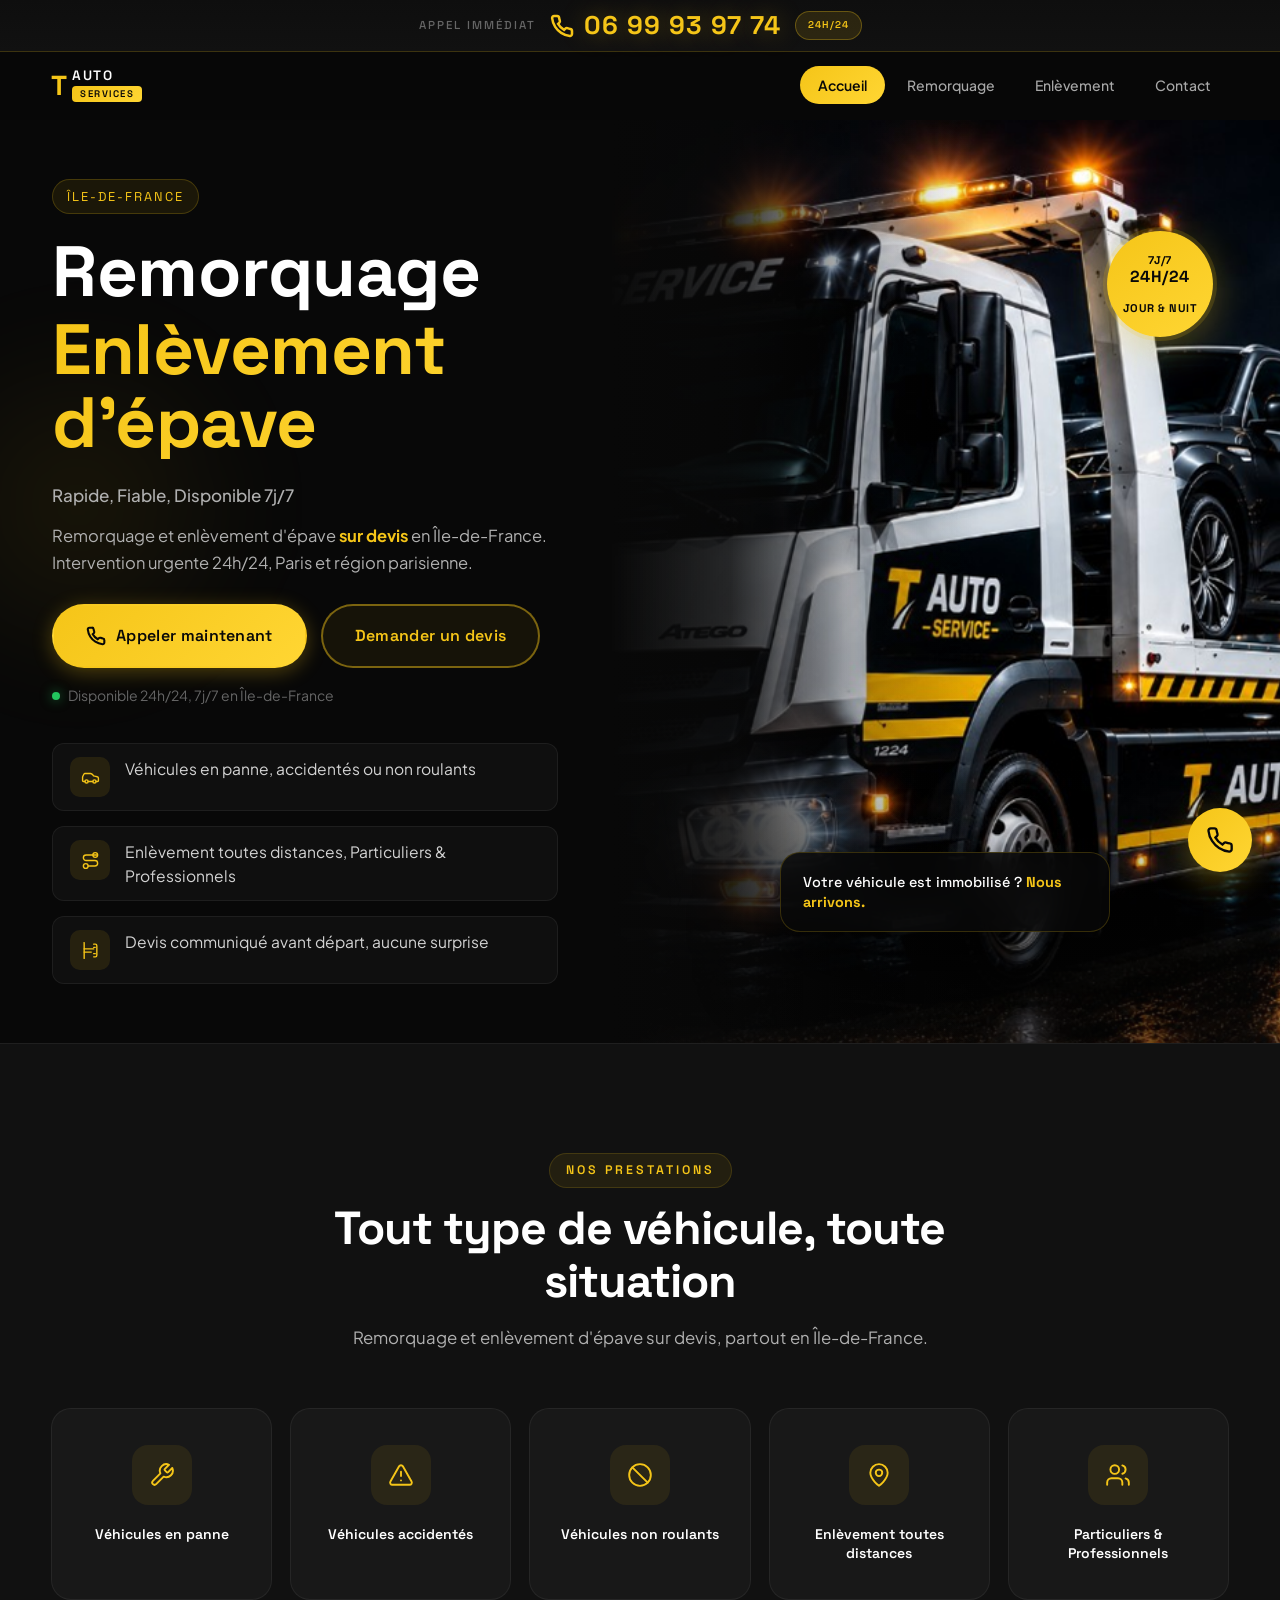
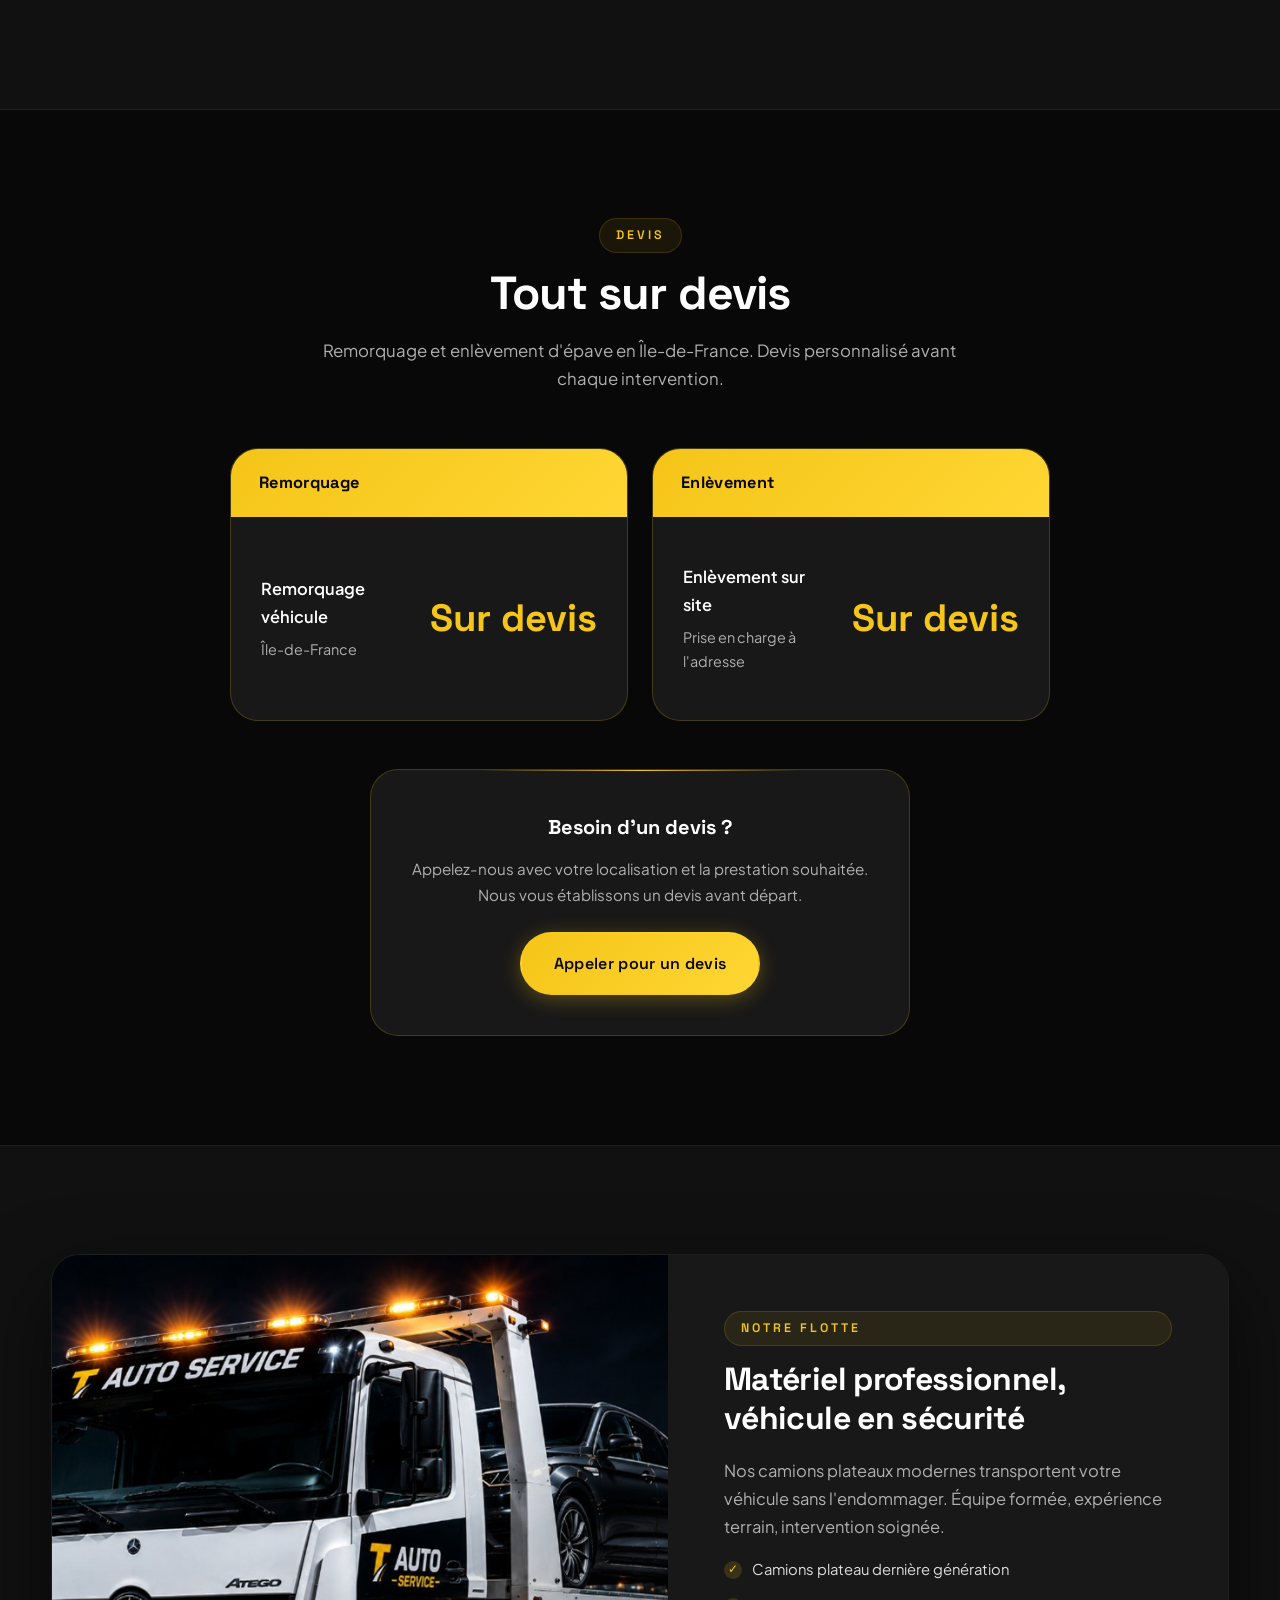
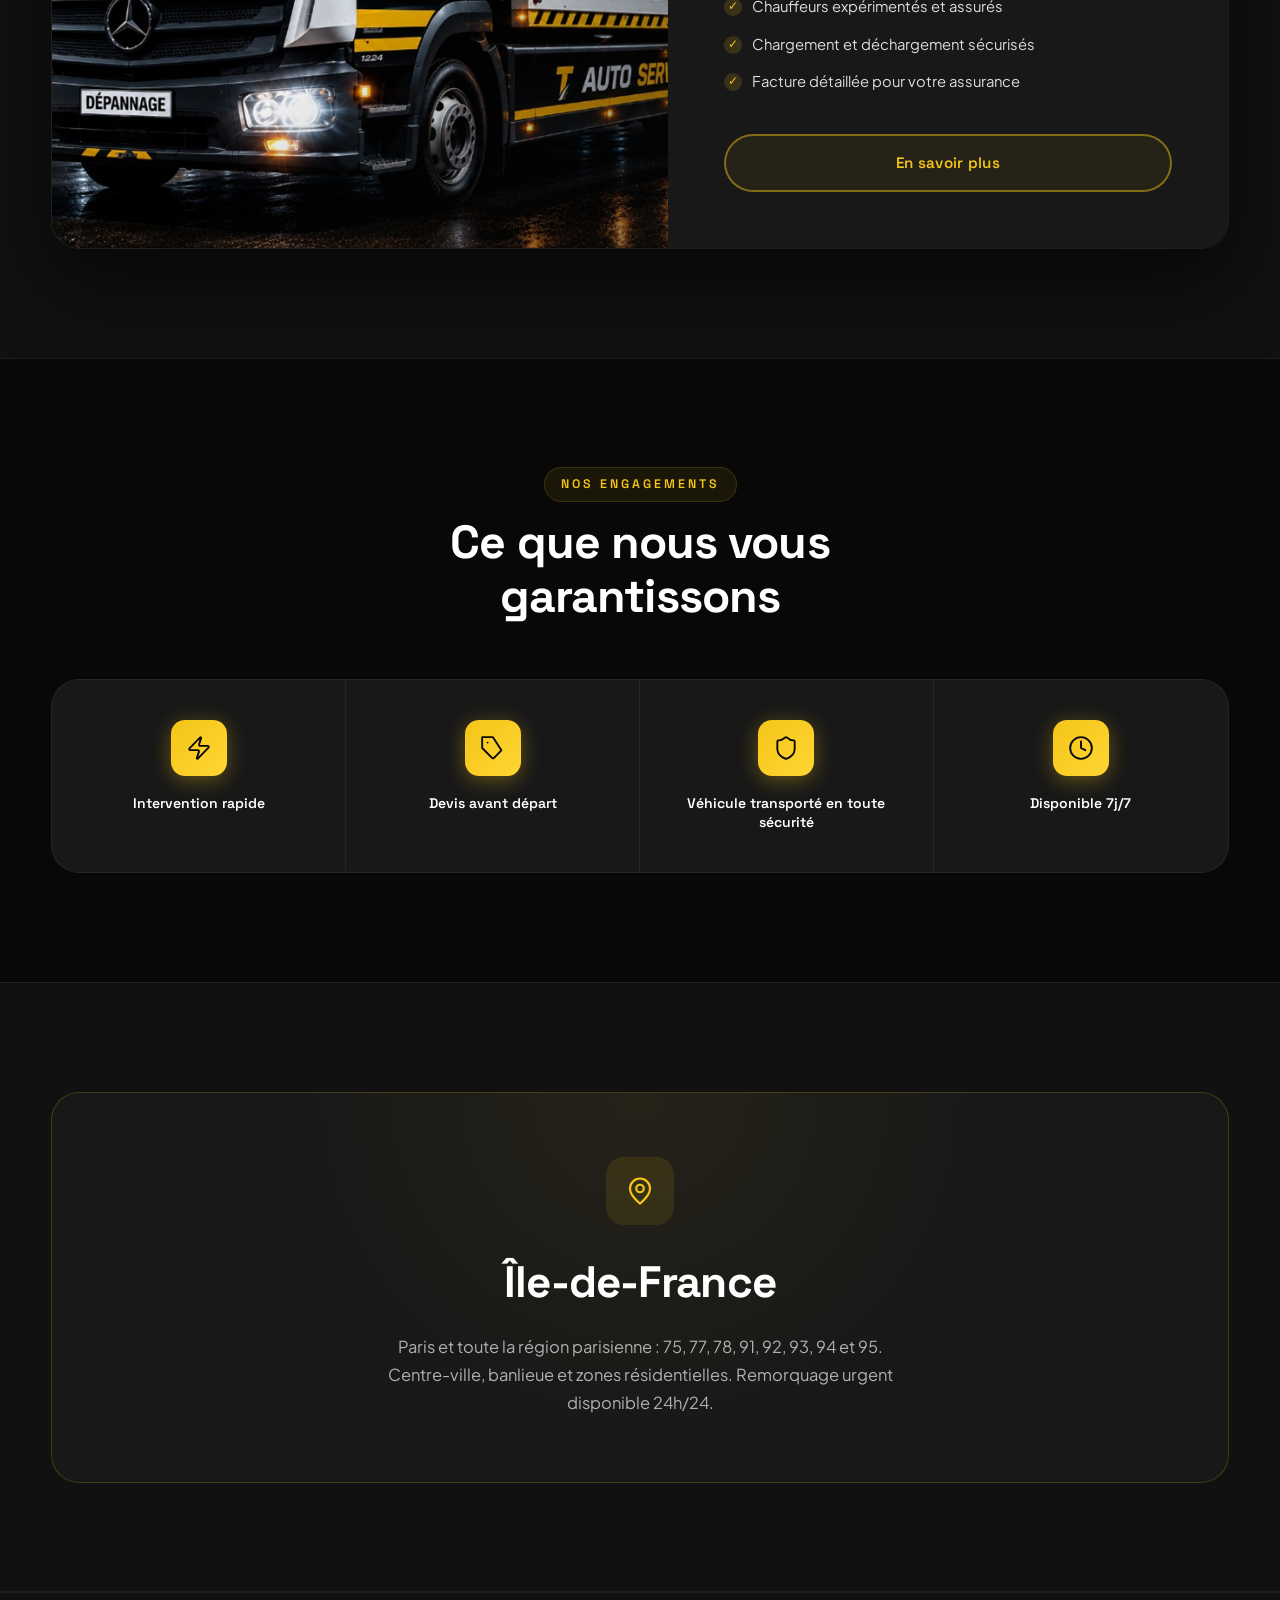
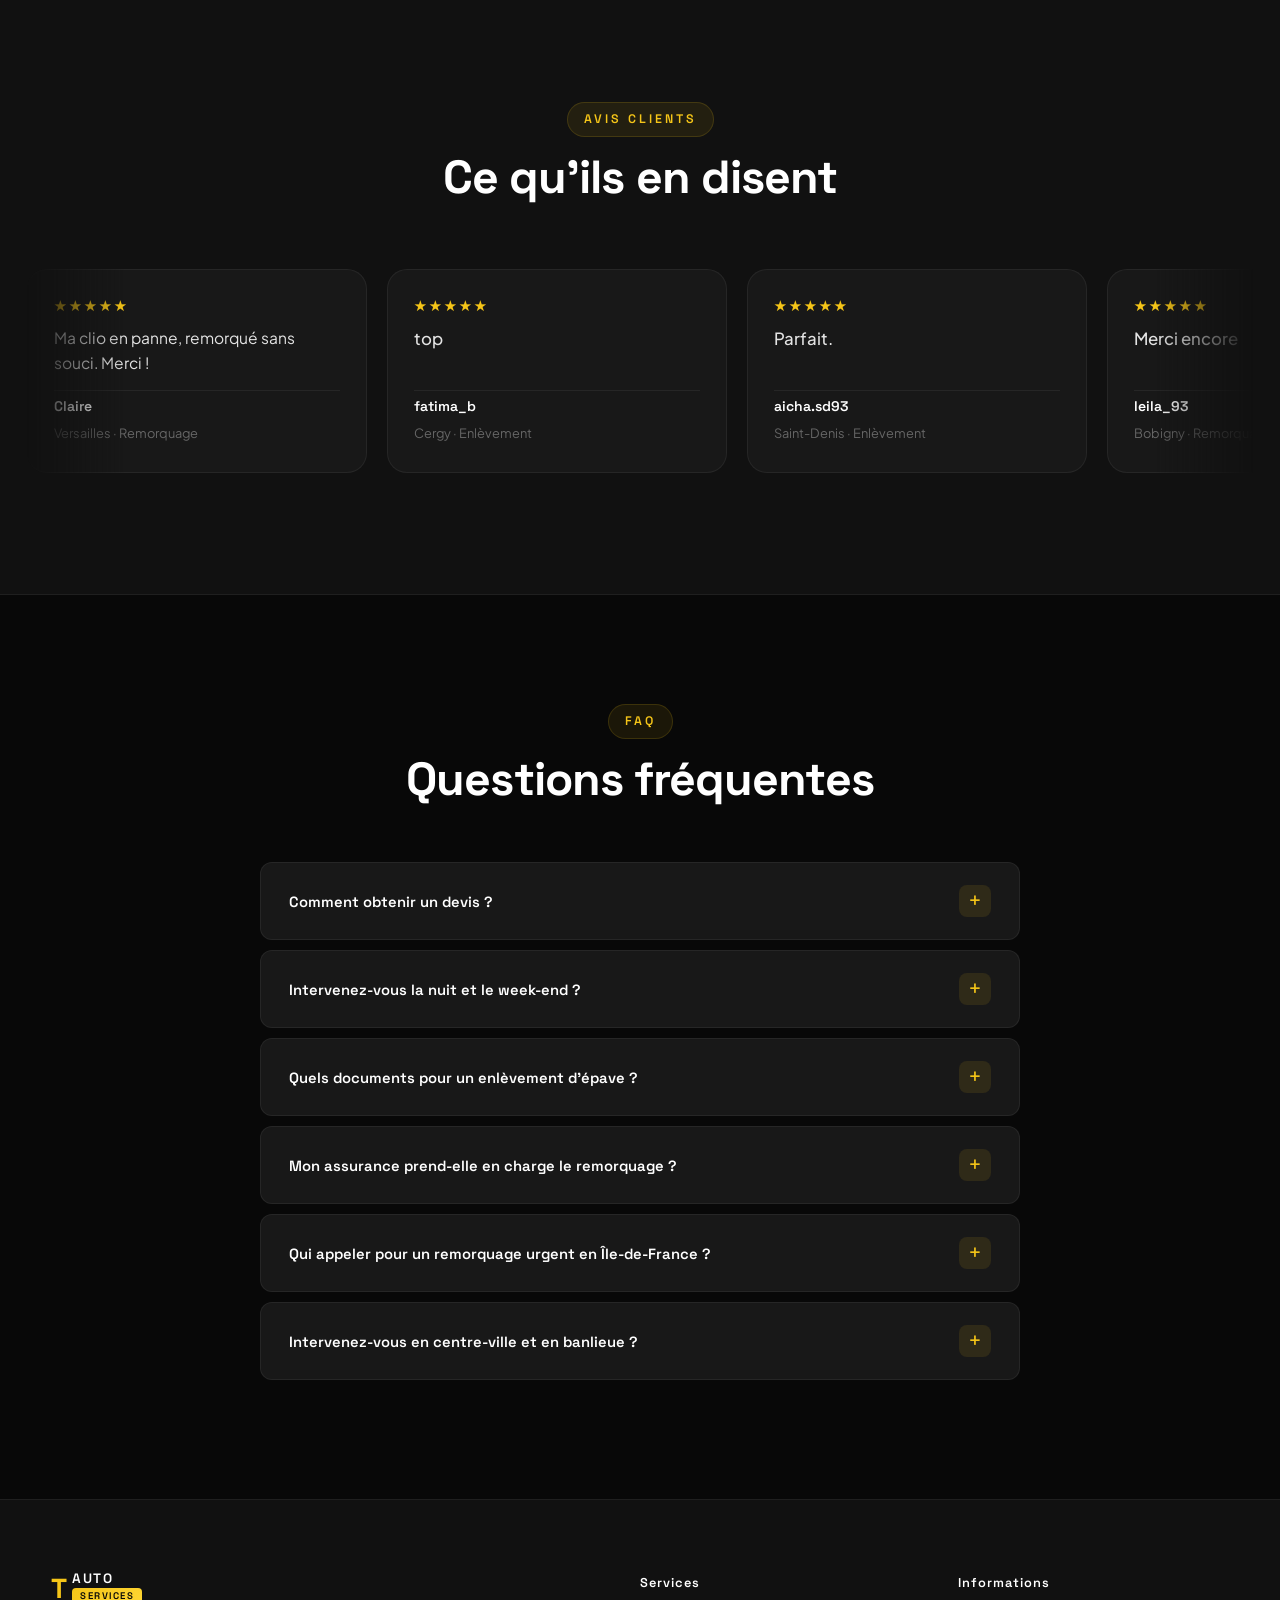
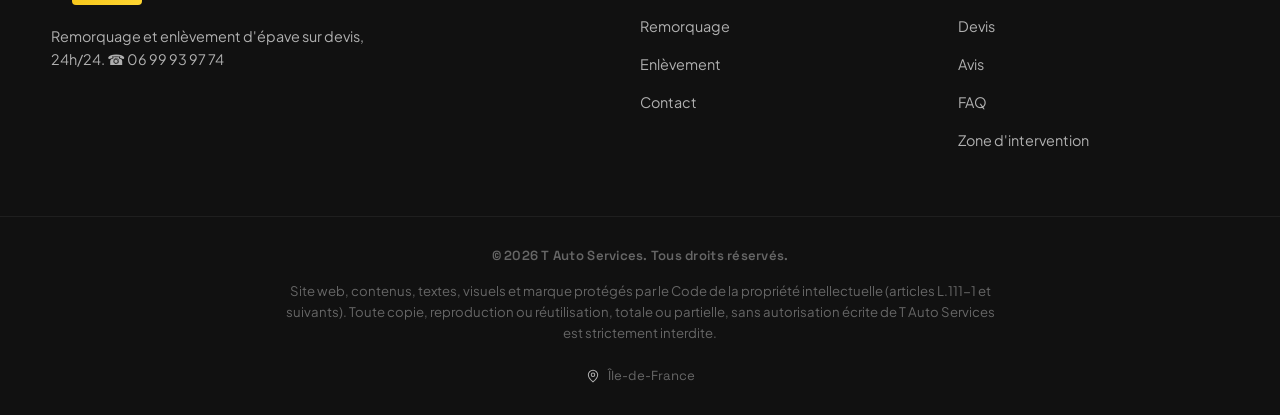
==== commit 34d503ab: "Zone d'intervention limitee a l'Ile-de-France (textes, metas, JSON-LD) Co-authored-by: Cursor <curso" ====
--- a/index.html
+++ b/index.html
@@ -18,7 +18,7 @@
     gtag('config', 'AW-18211673563');
   </script>
   <title>Remorquage & Enlèvement d'Épave 24h/24 | T Auto Services 06 99 93 97 74</title>
-  <meta name="description" content="Remorquage et enlèvement d'épave sur devis, toute la France. Intervention urgente 24h/24 Paris et Île-de-France. Appelez le 06 99 93 97 74.">
+  <meta name="description" content="Remorquage et enlèvement d'épave sur devis en Île-de-France. Intervention urgente 24h/24 Paris et région parisienne. Appelez le 06 99 93 97 74.">
   <meta name="keywords" content="remorquage ile de france, remorquage sur devis, remorquage 24h, enlèvement épave, épaviste paris, véhicule hors d'usage, T Auto Services">
   <meta name="robots" content="index, follow, max-snippet:-1, max-image-preview:large">
   <meta name="author" content="T Auto Services">
@@ -33,7 +33,7 @@
   <meta property="og:type" content="website">
   <meta property="og:locale" content="fr_FR">
   <meta property="og:title" content="T Auto Services | Remorquage & Enlèvement d'épave sur devis 24h/24">
-  <meta property="og:description" content="Remorquage et enlèvement d'épave sur devis, toute la France. Urgence 24h/24. ☎ 06 99 93 97 74">
+  <meta property="og:description" content="Remorquage et enlèvement d'épave sur devis en Île-de-France. Urgence 24h/24. ☎ 06 99 93 97 74">
   <meta property="og:url" content="https://tautoservices.com/">
   <meta property="og:image" content="https://tautoservices.com/assets/hero-truck.png">
   <meta property="og:image:width" content="1024">
@@ -42,7 +42,7 @@
   <meta property="og:site_name" content="T Auto Services">
   <meta name="twitter:card" content="summary_large_image">
   <meta name="twitter:title" content="T Auto Services | Remorquage & Enlèvement d'épave 24h/24">
-  <meta name="twitter:description" content="Remorquage et enlèvement d'épave sur devis, toute la France. Urgence 24h/24. 06 99 93 97 74">
+  <meta name="twitter:description" content="Remorquage et enlèvement d'épave sur devis en Île-de-France. Urgence 24h/24. 06 99 93 97 74">
   <meta name="twitter:image" content="https://tautoservices.com/assets/hero-truck.png">
   <meta name="format-detection" content="telephone=yes">
   <link rel="preconnect" href="https://fonts.googleapis.com">
@@ -51,10 +51,10 @@
   <link rel="stylesheet" href="/css/style.css?v=20260610">
   <script type="application/ld+json" src="/data/seo.json"></script>
   <script type="application/ld+json">
-  {"@context":"https://schema.org","@type":"WebPage","@id":"https://tautoservices.com/#webpage","url":"https://tautoservices.com/","name":"T Auto Services | Remorquage et enlèvement d'épave sur devis","description":"Remorquage et enlèvement d'épave sur devis, toute la France. Intervention urgente 24h/24 Paris et Île-de-France.","isPartOf":{"@id":"https://tautoservices.com/#website"},"about":{"@id":"https://tautoservices.com/#business"}}
+  {"@context":"https://schema.org","@type":"WebPage","@id":"https://tautoservices.com/#webpage","url":"https://tautoservices.com/","name":"T Auto Services | Remorquage et enlèvement d'épave sur devis","description":"Remorquage et enlèvement d'épave sur devis en Île-de-France. Intervention urgente 24h/24 Paris et région parisienne.","isPartOf":{"@id":"https://tautoservices.com/#website"},"about":{"@id":"https://tautoservices.com/#business"}}
   </script>
   <script type="application/ld+json">
-  {"@context":"https://schema.org","@type":"FAQPage","@id":"https://tautoservices.com/#faq","mainEntity":[{"@type":"Question","name":"Comment obtenir un devis T Auto Services ?","acceptedAnswer":{"@type":"Answer","text":"Remorquage et enlèvement d'épave : tout sur devis. Appelez le 06 99 93 97 74 avec votre localisation. Devis sur simple appel avant départ, remorquage dans toute la France."}},{"@type":"Question","name":"Intervenez-vous la nuit et le week-end ?","acceptedAnswer":{"@type":"Answer","text":"Oui, T Auto Services est disponible 24h/24 et 7j/7, y compris jours fériés. Appelez le 06 99 93 97 74."}},{"@type":"Question","name":"Mon assurance prend-elle en charge le remorquage ?","acceptedAnswer":{"@type":"Answer","text":"Souvent oui, selon votre contrat (assistance 0 km, garantie panne). Nous fournissons une facture détaillée pour votre remboursement."}},{"@type":"Question","name":"Quels documents pour un enlèvement d'épave ?","acceptedAnswer":{"@type":"Answer","text":"Carte grise barrée avec date et signature, pièce d'identité du titulaire et certificat de non-gage. Nous vous guidons par téléphone au 06 99 93 97 74."}},{"@type":"Question","name":"Qui appeler pour un remorquage urgent ?","acceptedAnswer":{"@type":"Answer","text":"Appelez T Auto Services au 06 99 93 97 74. Remorquage rapide 24h/24, devis avant départ, toute la France."}},{"@type":"Question","name":"Intervenez-vous en centre-ville et en banlieue ?","acceptedAnswer":{"@type":"Answer","text":"Oui, nous intervenons en centre-ville, banlieue et zones résidentielles. Appelez le 06 99 93 97 74."}}]}
+  {"@context":"https://schema.org","@type":"FAQPage","@id":"https://tautoservices.com/#faq","mainEntity":[{"@type":"Question","name":"Comment obtenir un devis T Auto Services ?","acceptedAnswer":{"@type":"Answer","text":"Remorquage et enlèvement d'épave : tout sur devis. Appelez le 06 99 93 97 74 avec votre localisation. Devis sur simple appel avant départ, partout en Île-de-France."}},{"@type":"Question","name":"Intervenez-vous la nuit et le week-end ?","acceptedAnswer":{"@type":"Answer","text":"Oui, T Auto Services est disponible 24h/24 et 7j/7, y compris jours fériés. Appelez le 06 99 93 97 74."}},{"@type":"Question","name":"Mon assurance prend-elle en charge le remorquage ?","acceptedAnswer":{"@type":"Answer","text":"Souvent oui, selon votre contrat (assistance 0 km, garantie panne). Nous fournissons une facture détaillée pour votre remboursement."}},{"@type":"Question","name":"Quels documents pour un enlèvement d'épave ?","acceptedAnswer":{"@type":"Answer","text":"Carte grise barrée avec date et signature, pièce d'identité du titulaire et certificat de non-gage. Nous vous guidons par téléphone au 06 99 93 97 74."}},{"@type":"Question","name":"Qui appeler pour un remorquage urgent ?","acceptedAnswer":{"@type":"Answer","text":"Appelez T Auto Services au 06 99 93 97 74. Remorquage rapide 24h/24, devis avant départ, partout en Île-de-France."}},{"@type":"Question","name":"Intervenez-vous en centre-ville et en banlieue ?","acceptedAnswer":{"@type":"Answer","text":"Oui, nous intervenons en centre-ville, banlieue et zones résidentielles. Appelez le 06 99 93 97 74."}}]}
   </script>
 </head>
 <body data-seo-page="home">
@@ -104,7 +104,7 @@
             <span class="hero__title-line hero__title-line--yellow">Enlèvement d'épave</span>
           </h1>
           <p class="hero__motto">Rapide, Fiable, Disponible 7j/7</p>
-          <p class="hero__lead">Remorquage et enlèvement d'épave <strong>sur devis</strong>, toute la France. Intervention urgente 24h/24 en Île-de-France.</p>
+          <p class="hero__lead">Remorquage et enlèvement d'épave <strong>sur devis</strong> en Île-de-France. Intervention urgente 24h/24, Paris et région parisienne.</p>
           <div class="hero__actions">
             <a href="tel:+33699939774" class="btn btn--yellow btn--lg">
               <svg width="20" height="20" viewBox="0 0 24 24" fill="none" stroke="currentColor" stroke-width="2.5" aria-hidden="true"><path d="M22 16.92v3a2 2 0 0 1-2.18 2 19.79 19.79 0 0 1-8.63-3.07 19.5 19.5 0 0 1-6-6 19.79 19.79 0 0 1-3.07-8.67A2 2 0 0 1 4.11 2h3a2 2 0 0 1 2 1.72c.127.96.361 1.903.7 2.81a2 2 0 0 1-.45 2.11L8.09 9.91a16 16 0 0 0 6 6l1.27-1.27a2 2 0 0 1 2.11-.45c.907.339 1.85.573 2.81.7A2 2 0 0 1 22 16.92z"/></svg>
@@ -152,7 +152,7 @@
         <header class="section__header">
           <span class="section__label">Nos prestations</span>
           <h2>Tout type de véhicule, toute situation</h2>
-          <p>Remorquage partout en France. Enlèvement d'épave sur devis en Île-de-France.</p>
+          <p>Remorquage et enlèvement d'épave sur devis, partout en Île-de-France.</p>
         </header>
         <div class="services-grid">
           <article class="service-item">
@@ -194,7 +194,7 @@
         <header class="section__header">
           <span class="section__label">Devis</span>
           <h2>Tout sur devis</h2>
-          <p>Remorquage et enlèvement d'épave dans toute la France. Devis personnalisé avant chaque intervention.</p>
+          <p>Remorquage et enlèvement d'épave en Île-de-France. Devis personnalisé avant chaque intervention.</p>
         </header>
         <div class="pricing pricing--simple">
           <div class="pricing__main">
@@ -203,7 +203,7 @@
               <div class="pricing__row">
                 <div class="pricing__label">
                   <strong>Remorquage véhicule</strong>
-                  Toute la France
+                  Île-de-France
                 </div>
                 <div class="pricing__price">Sur devis</div>
               </div>
@@ -321,7 +321,7 @@
         <div class="faq">
           <details class="faq__item">
             <summary>Comment obtenir un devis ?</summary>
-            <p><strong>Remorquage et enlèvement d'épave : tout sur devis.</strong> Appelez le <a href="tel:+33699939774">06 99 93 97 74</a> avec votre localisation : devis sur simple appel avant départ, remorquage partout en France.</p>
+            <p><strong>Remorquage et enlèvement d'épave : tout sur devis.</strong> Appelez le <a href="tel:+33699939774">06 99 93 97 74</a> avec votre localisation : devis sur simple appel avant départ, partout en Île-de-France.</p>
           </details>
           <details class="faq__item">
             <summary>Intervenez-vous la nuit et le week-end ?</summary>
